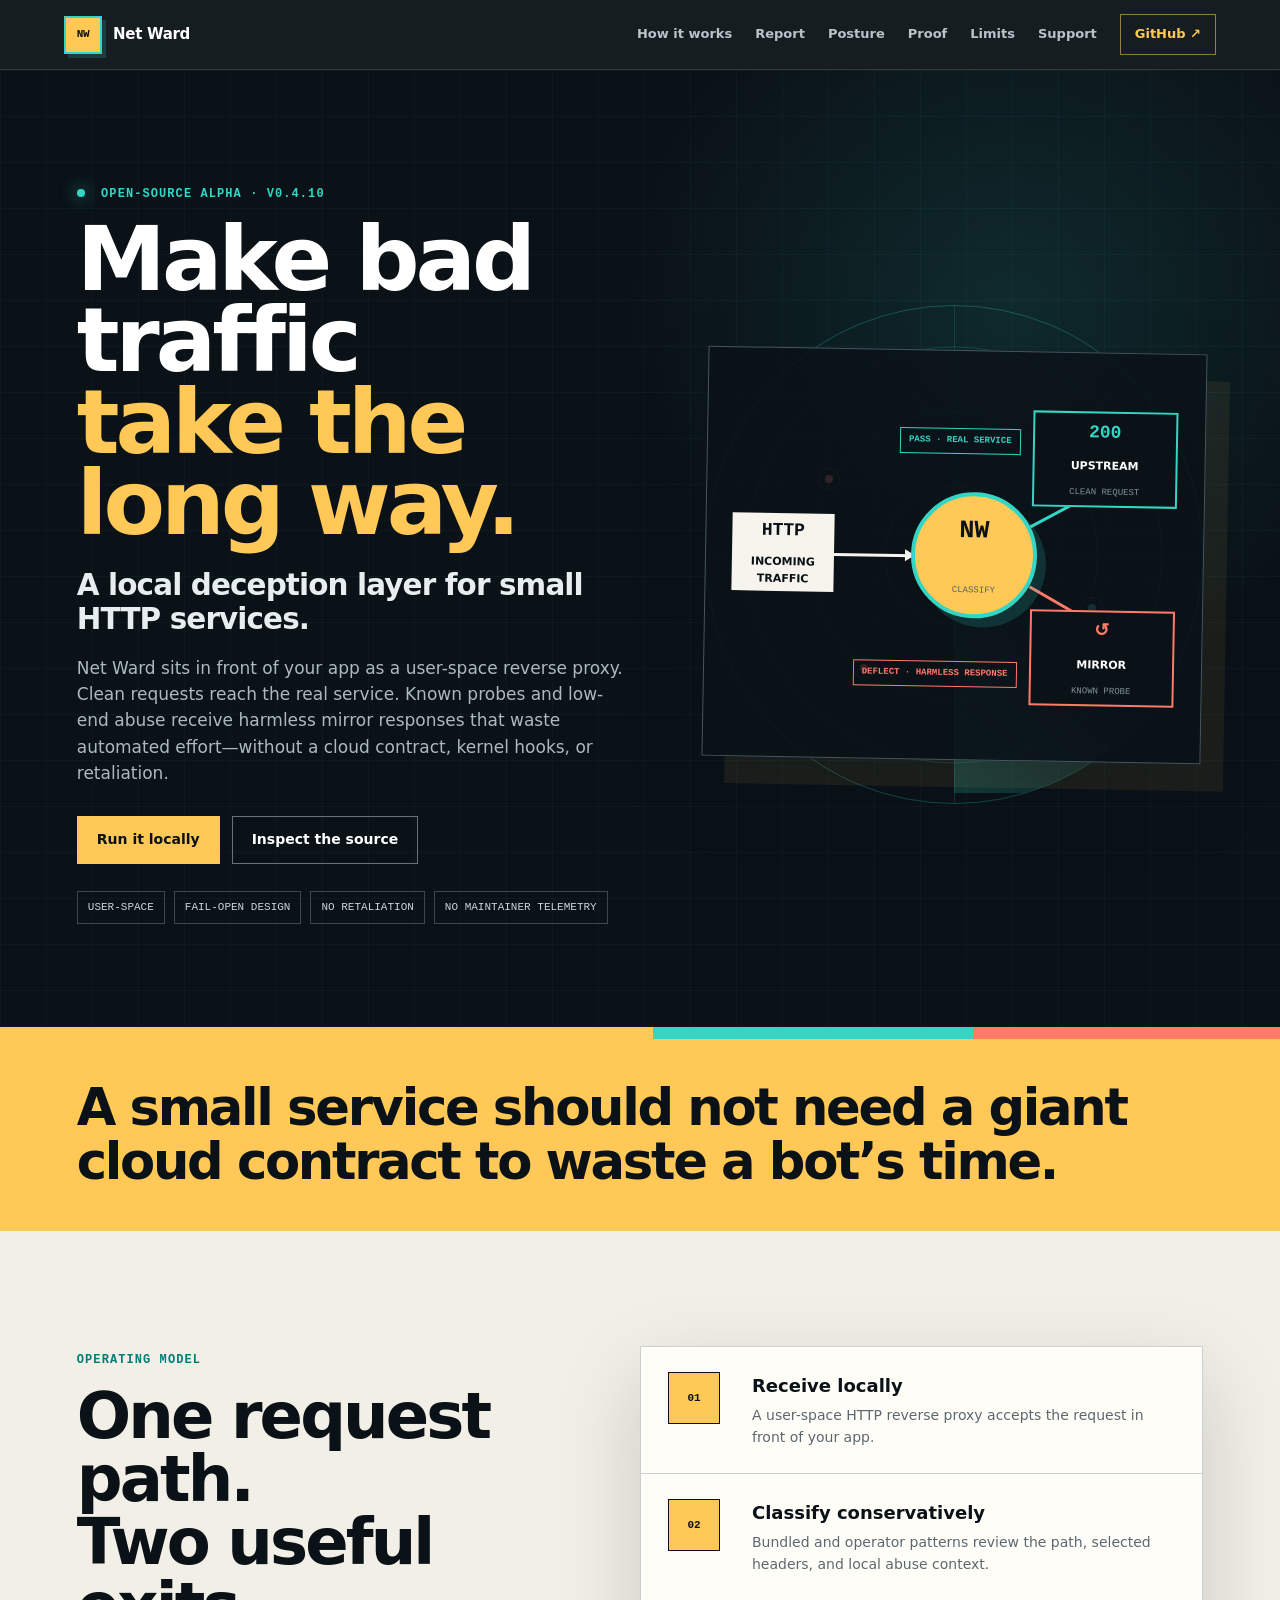
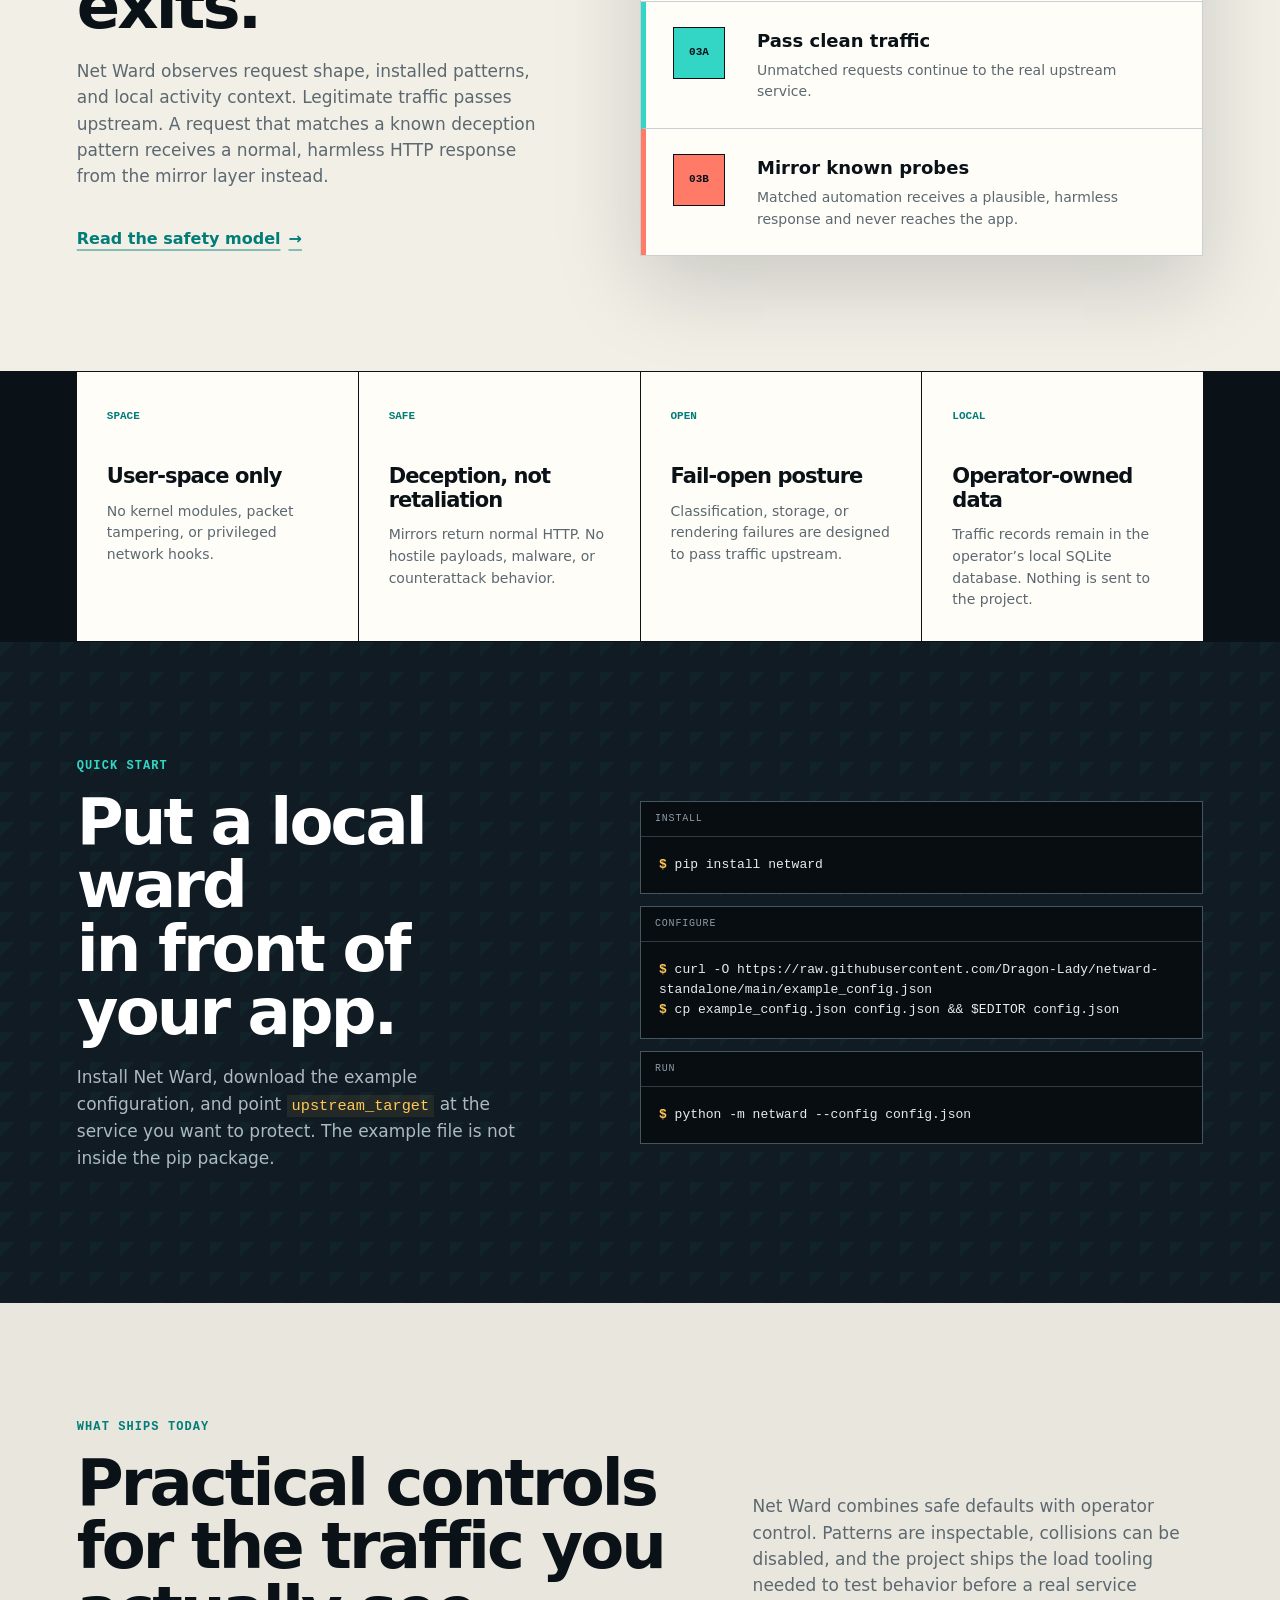
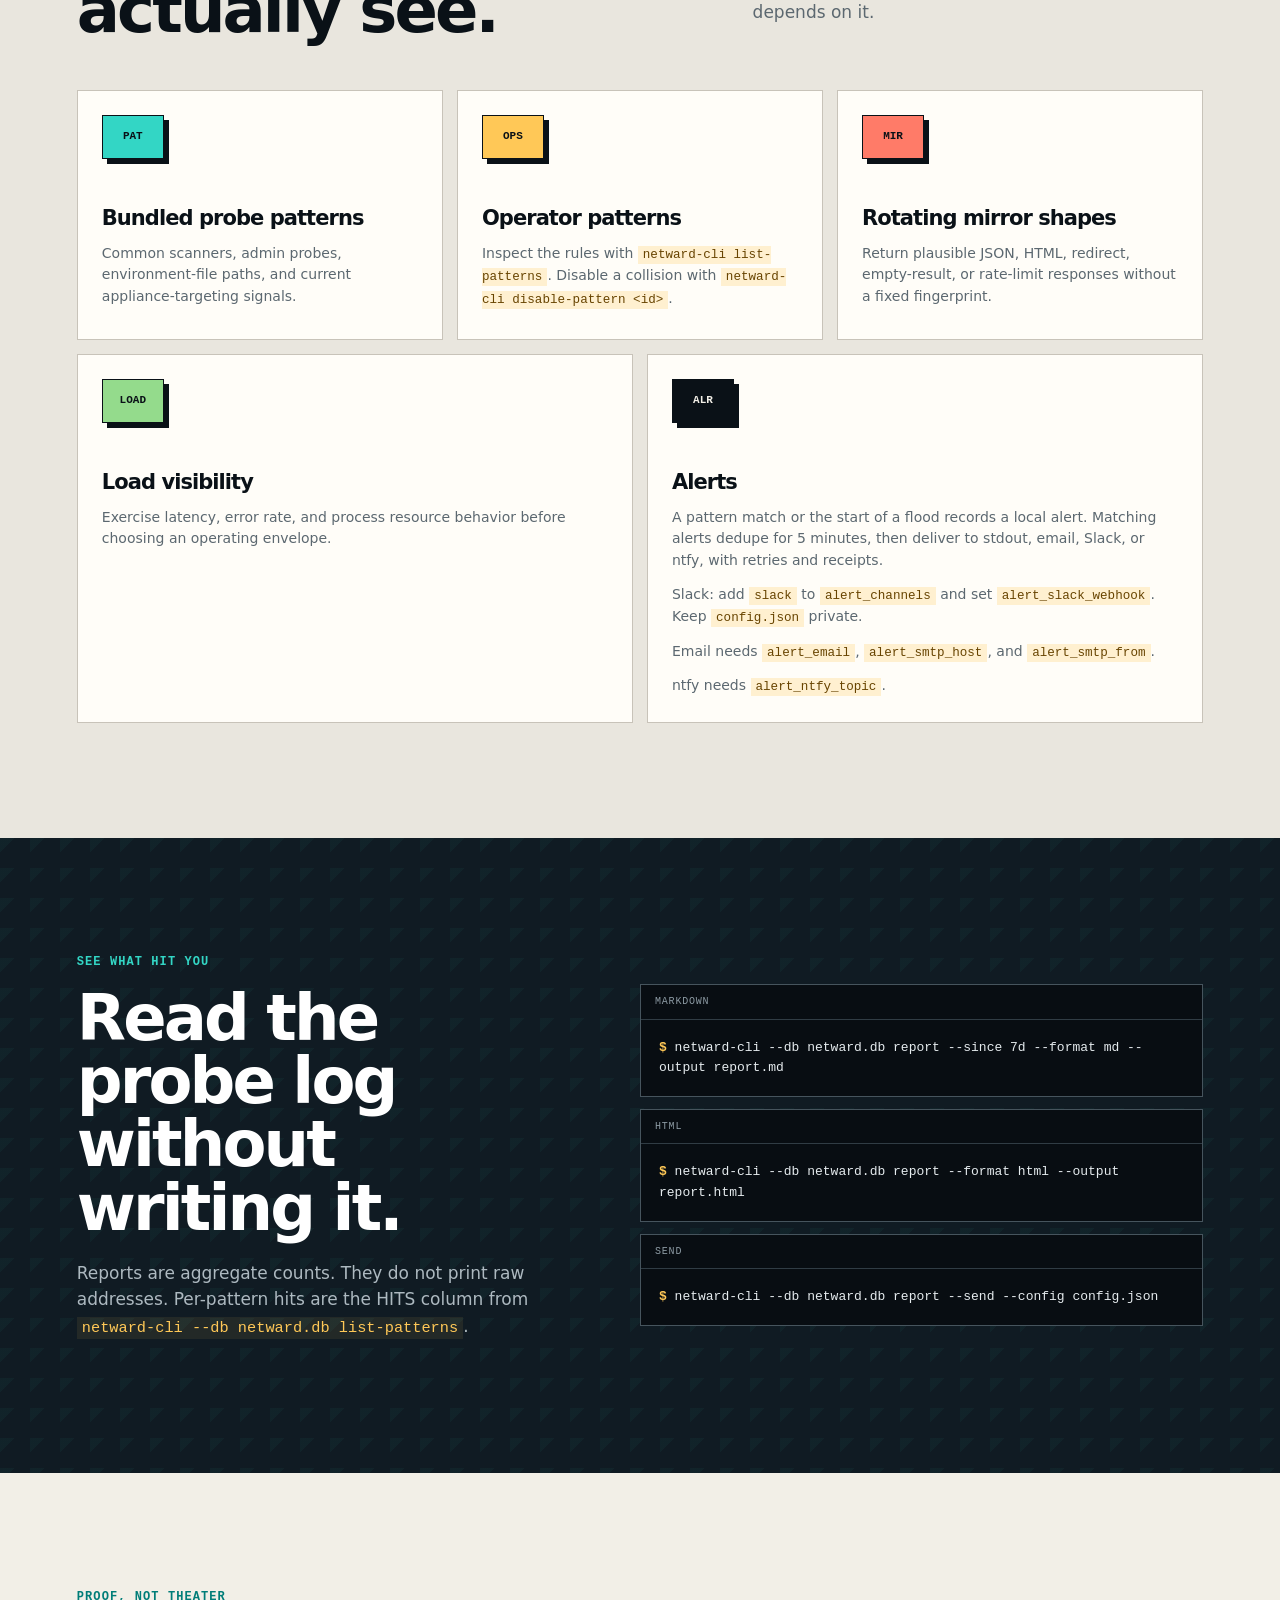
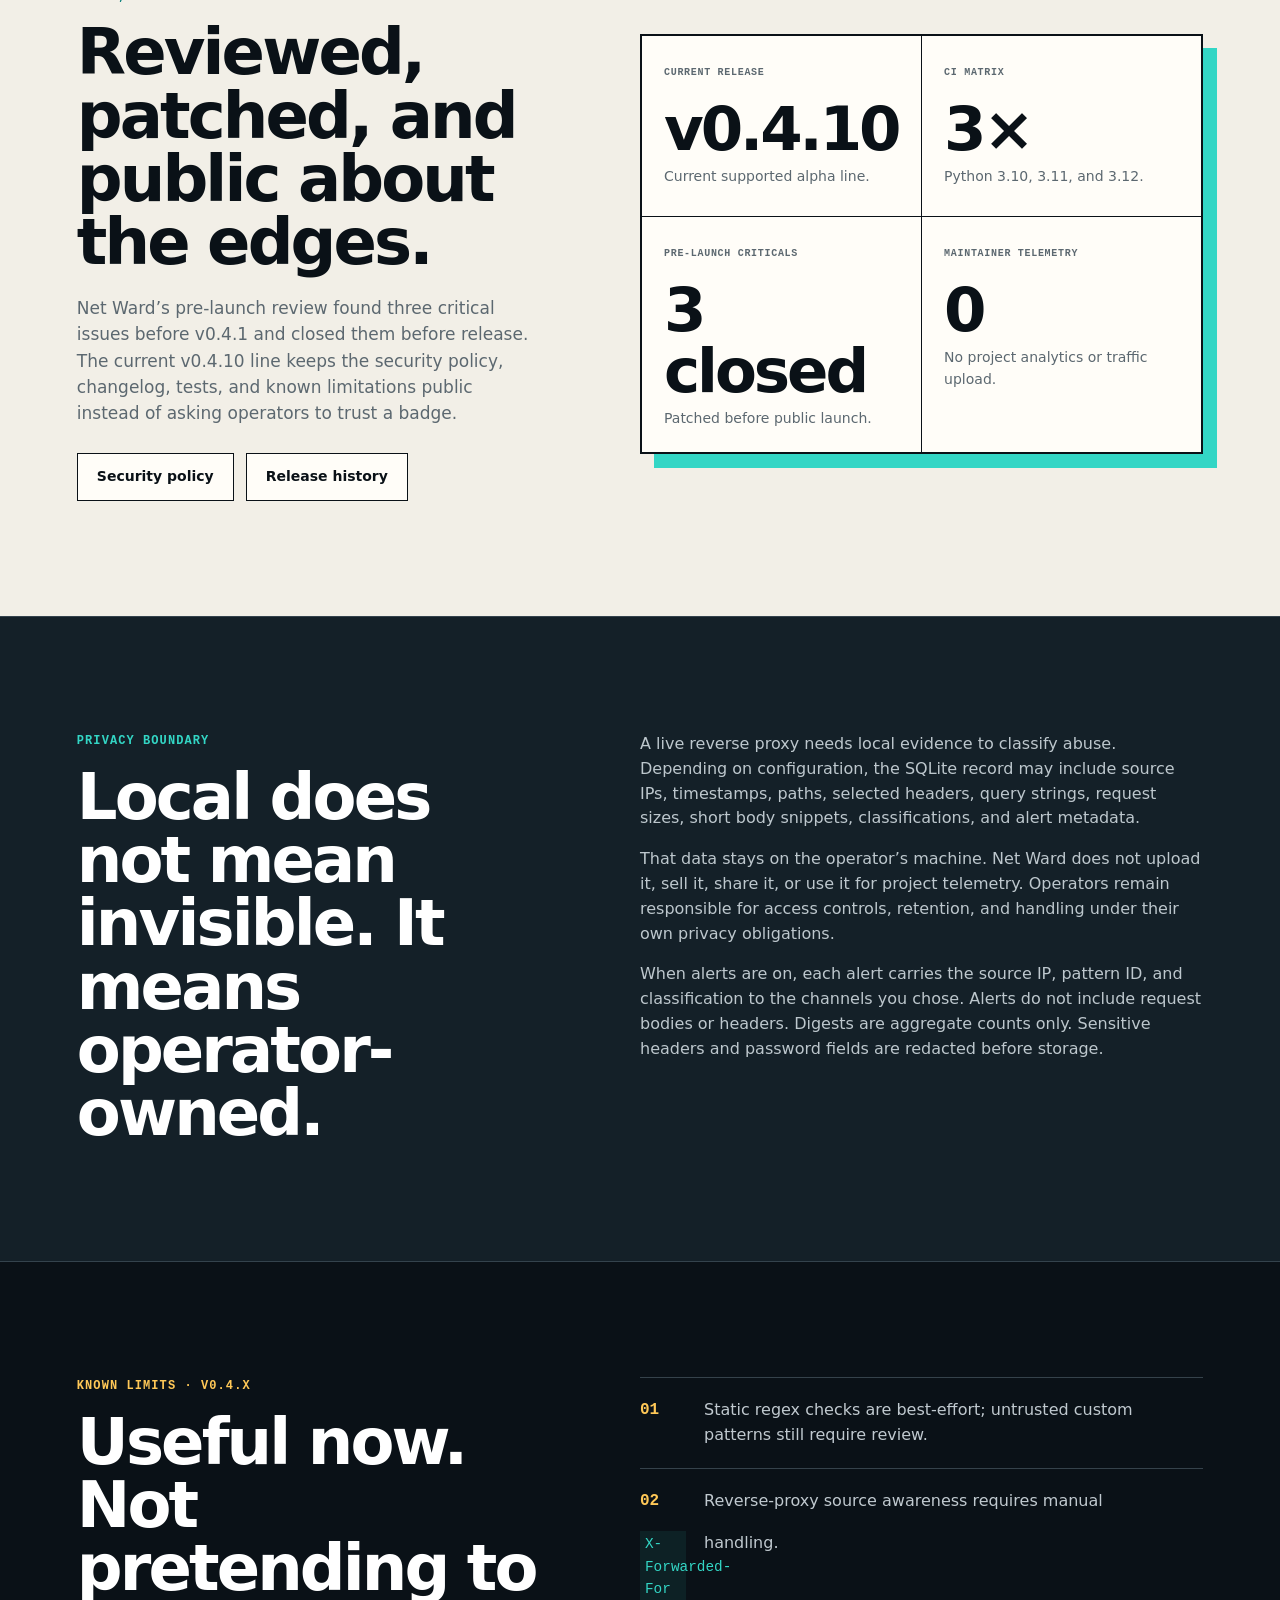
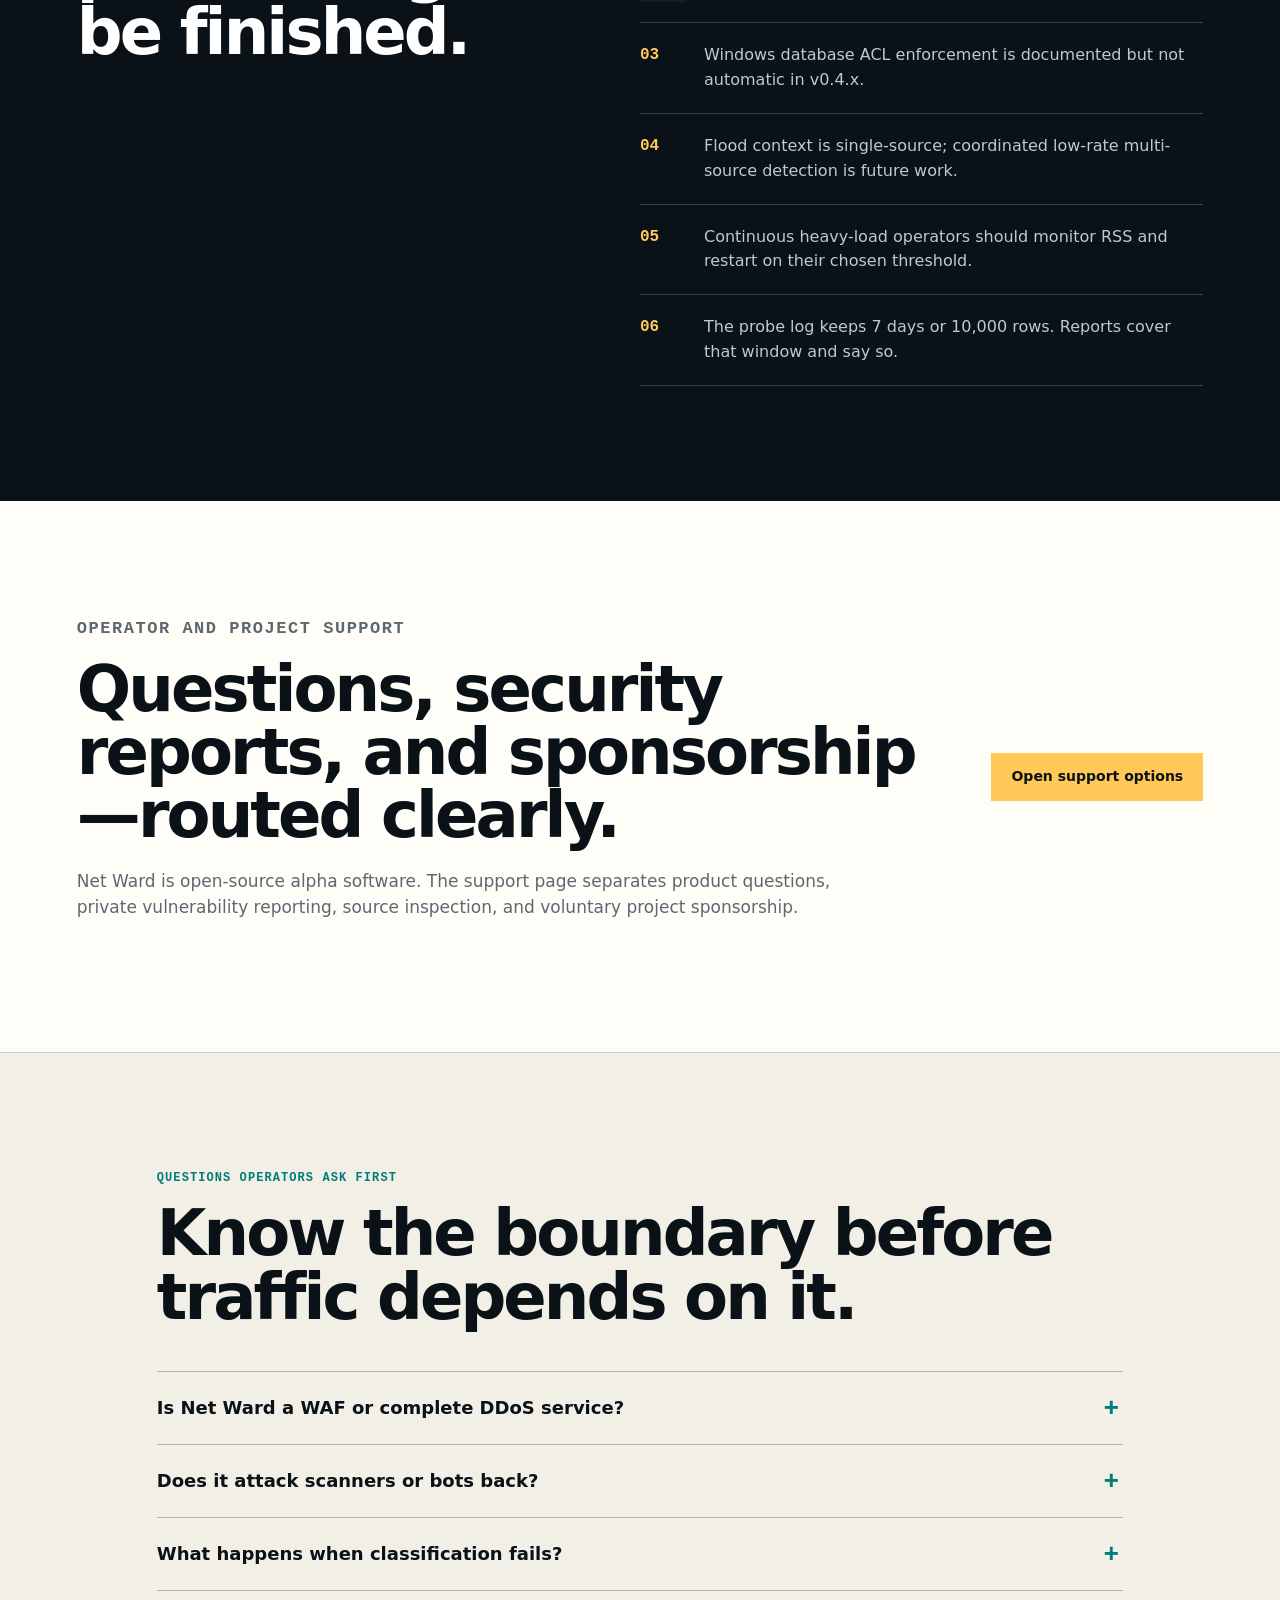
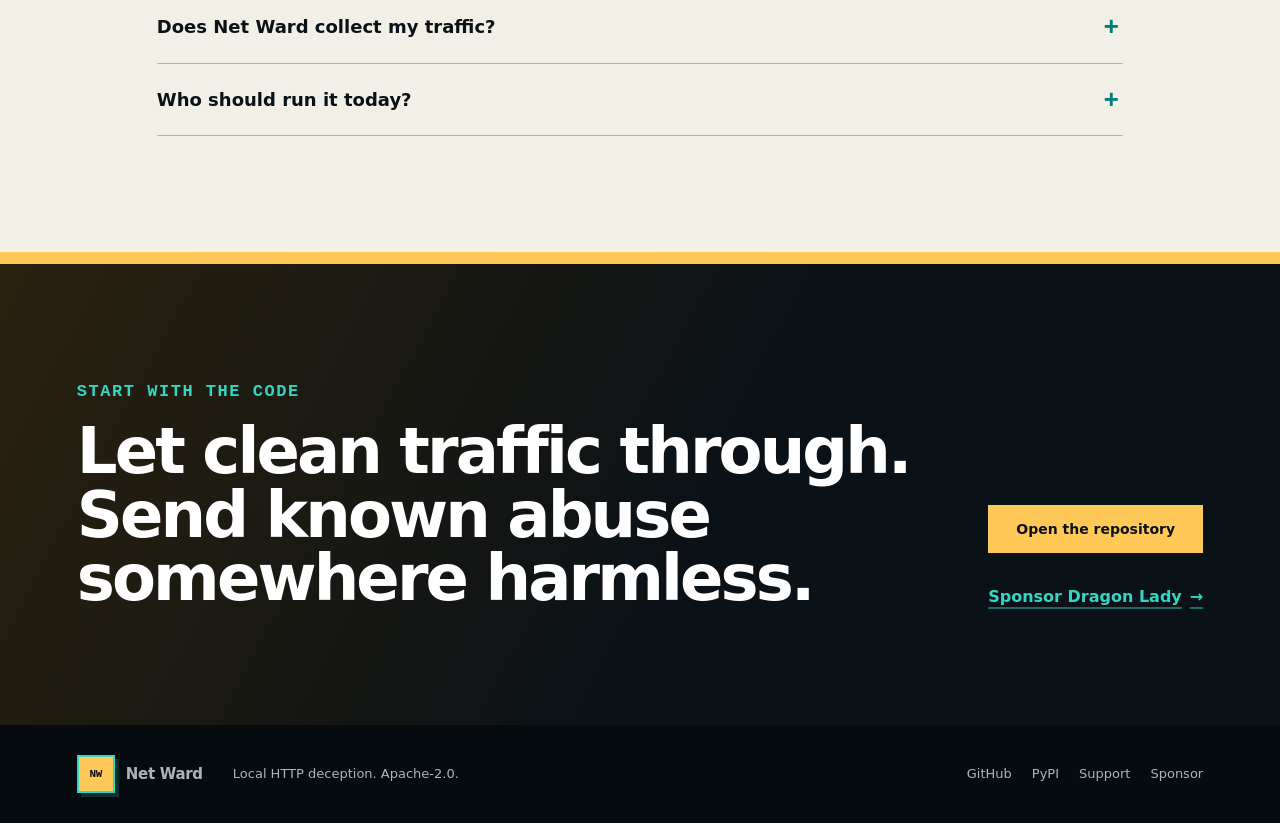
==== docs/index.html @ be58007a "Prepare Net Ward 0.4.10 with scanned release artifacts" ====
<!doctype html>
<html lang="en">
<head>
  <meta charset="utf-8">
  <meta name="viewport" content="width=device-width, initial-scale=1">
  <meta name="theme-color" content="#0a1117">
  <meta name="description" content="Net Ward is a local user-space reverse proxy that lets clean HTTP traffic through and sends known probes to harmless mirror responses.">
  <meta property="og:type" content="website">
  <meta property="og:url" content="https://dragon-lady.github.io/netward-standalone/">
  <meta property="og:title" content="Net Ward | Make bad traffic take the long way">
  <meta property="og:description" content="Local bot and probe deflection for small HTTP services. User-space, fail-open, and built without retaliation.">
  <meta property="og:image" content="https://dragon-lady.github.io/netward-standalone/og-net-ward-0.4.10.png">
  <meta property="og:image:width" content="1734">
  <meta property="og:image:height" content="907">
  <meta property="og:image:alt" content="Net Ward v0.4.10 maintenance release: cleaner fixtures, verified packages, 384 tests passed. Diagram routes HTTP requests through Net Ward to an upstream service or a decoy.">
  <meta name="twitter:card" content="summary_large_image">
  <meta name="twitter:title" content="Net Ward | Local bot and probe deflection">
  <meta name="twitter:description" content="Let clean traffic through. Send known abuse somewhere harmless.">
  <meta name="twitter:image" content="https://dragon-lady.github.io/netward-standalone/og-net-ward-0.4.10.png">
  <link rel="canonical" href="https://dragon-lady.github.io/netward-standalone/">
  <link rel="icon" href="favicon.svg" type="image/svg+xml">
  <link rel="stylesheet" href="styles.css">
  <title>Net Ward | Make bad traffic take the long way</title>
</head>
<body>
  <a class="skip-link" href="#main">Skip to content</a>

  <header class="site-header">
    <a class="brand" href="#top" aria-label="Net Ward home">
      <span class="brand-mark" aria-hidden="true">NW</span>
      <span>Net Ward</span>
    </a>
    <nav class="nav-links" aria-label="Primary navigation">
      <a href="#how">How it works</a>
      <a href="#report">Report</a>
      <a href="#posture">Posture</a>
      <a href="#proof">Proof</a>
      <a href="#limits">Limits</a>
      <a href="support.html">Support</a>
      <a class="nav-cta" href="https://github.com/Dragon-Lady/netward-standalone" target="_blank" rel="noreferrer">GitHub <span aria-hidden="true">↗</span></a>
    </nav>
  </header>

  <main id="main">
    <section class="hero" id="top" aria-labelledby="hero-title">
      <div class="hero-copy">
        <p class="eyebrow"><span class="live-dot" aria-hidden="true"></span> Open-source alpha · v0.4.10</p>
        <h1 id="hero-title">Make bad traffic<br><span>take the long way.</span></h1>
        <p class="hero-subtitle">A local deception layer for small HTTP services.</p>
        <p class="hero-text">
          Net Ward sits in front of your app as a user-space reverse proxy. Clean requests
          reach the real service. Known probes and low-end abuse receive harmless mirror
          responses that waste automated effort—without a cloud contract, kernel hooks,
          or retaliation.
        </p>
        <div class="hero-actions">
          <a class="button primary" href="#quickstart">Run it locally</a>
          <a class="button secondary" href="https://github.com/Dragon-Lady/netward-standalone" target="_blank" rel="noreferrer">Inspect the source</a>
        </div>
        <ul class="promise-row" aria-label="Core posture">
          <li>User-space</li>
          <li>Fail-open design</li>
          <li>No retaliation</li>
          <li>No maintainer telemetry</li>
        </ul>
      </div>

      <div class="hero-visual" aria-label="Diagram showing Net Ward routing clean traffic to an upstream and known probes to a mirror">
        <div class="radar" aria-hidden="true">
          <span class="radar-ring ring-one"></span>
          <span class="radar-ring ring-two"></span>
          <span class="radar-ring ring-three"></span>
          <span class="radar-sweep"></span>
          <span class="signal signal-clean-one"></span>
          <span class="signal signal-clean-two"></span>
          <span class="signal signal-probe-one"></span>
          <span class="signal signal-probe-two"></span>
        </div>
        <div class="route-board" aria-hidden="true">
          <div class="route-source">
            <span>HTTP</span>
            <strong>incoming traffic</strong>
          </div>
          <div class="route-line route-line-in"></div>
          <div class="ward-node"><span>NW</span><small>classify</small></div>
          <div class="route-line route-line-clean"></div>
          <div class="route-line route-line-mirror"></div>
          <div class="route-target upstream-target"><span>200</span><strong>upstream</strong><small>clean request</small></div>
          <div class="route-target mirror-target"><span>↺</span><strong>mirror</strong><small>known probe</small></div>
          <div class="route-status status-clean">PASS · REAL SERVICE</div>
          <div class="route-status status-mirror">DEFLECT · HARMLESS RESPONSE</div>
        </div>
      </div>
    </section>

    <section class="impact-band" aria-label="Net Ward positioning">
      <p>A small service should not need a giant cloud contract to waste a bot’s time.</p>
    </section>

    <section class="section operating-model" id="how">
      <div class="section-copy">
        <p class="section-kicker">Operating model</p>
        <h2>One request path.<br>Two useful exits.</h2>
        <p>
          Net Ward observes request shape, installed patterns, and local activity context.
          Legitimate traffic passes upstream. A request that matches a known deception pattern
          receives a normal, harmless HTTP response from the mirror layer instead.
        </p>
        <a class="text-link" href="https://github.com/Dragon-Lady/netward-standalone#safety-model" target="_blank" rel="noreferrer">Read the safety model <span aria-hidden="true">→</span></a>
      </div>
      <ol class="flow-panel" aria-label="Request flow">
        <li>
          <span class="step-number">01</span>
          <div><strong>Receive locally</strong><p>A user-space HTTP reverse proxy accepts the request in front of your app.</p></div>
        </li>
        <li>
          <span class="step-number">02</span>
          <div><strong>Classify conservatively</strong><p>Bundled and operator patterns review the path, selected headers, and local abuse context.</p></div>
        </li>
        <li class="flow-pass">
          <span class="step-number">03A</span>
          <div><strong>Pass clean traffic</strong><p>Unmatched requests continue to the real upstream service.</p></div>
        </li>
        <li class="flow-deflect">
          <span class="step-number">03B</span>
          <div><strong>Mirror known probes</strong><p>Matched automation receives a plausible, harmless response and never reaches the app.</p></div>
        </li>
      </ol>
    </section>

    <section class="posture-grid" id="posture" aria-label="Security posture">
      <article>
        <span class="card-code">SPACE</span>
        <h3>User-space only</h3>
        <p>No kernel modules, packet tampering, or privileged network hooks.</p>
      </article>
      <article>
        <span class="card-code">SAFE</span>
        <h3>Deception, not retaliation</h3>
        <p>Mirrors return normal HTTP. No hostile payloads, malware, or counterattack behavior.</p>
      </article>
      <article>
        <span class="card-code">OPEN</span>
        <h3>Fail-open posture</h3>
        <p>Classification, storage, or rendering failures are designed to pass traffic upstream.</p>
      </article>
      <article>
        <span class="card-code">LOCAL</span>
        <h3>Operator-owned data</h3>
        <p>Traffic records remain in the operator’s local SQLite database. Nothing is sent to the project.</p>
      </article>
    </section>

    <section class="section quickstart" id="quickstart">
      <div class="section-copy">
        <p class="section-kicker">Quick start</p>
        <h2>Put a local ward<br>in front of your app.</h2>
        <p>
          Install Net Ward, download the example configuration, and point
          <code>upstream_target</code> at the service you want to protect.
          The example file is not inside the pip package.
        </p>
      </div>
      <div class="code-stack">
        <div class="code-card">
          <span>Install</span>
          <pre><code><b>$</b> pip install netward</code></pre>
        </div>
        <div class="code-card">
          <span>Configure</span>
          <pre><code><b>$</b> curl -O https://raw.githubusercontent.com/Dragon-Lady/netward-standalone/main/example_config.json
<b>$</b> cp example_config.json config.json && $EDITOR config.json</code></pre>
        </div>
        <div class="code-card">
          <span>Run</span>
          <pre><code><b>$</b> python -m netward --config config.json</code></pre>
        </div>
      </div>
    </section>

    <section class="section capabilities" aria-labelledby="capabilities-title">
      <div class="capabilities-heading">
        <div>
          <p class="section-kicker">What ships today</p>
          <h2 id="capabilities-title">Practical controls for the traffic you actually see.</h2>
        </div>
        <p>
          Net Ward combines safe defaults with operator control. Patterns are inspectable,
          collisions can be disabled, and the project ships the load tooling needed to test
          behavior before a real service depends on it.
        </p>
      </div>
      <div class="capability-grid">
        <article>
          <span class="capability-mark cyan" aria-hidden="true">PAT</span>
          <h3>Bundled probe patterns</h3>
          <p>Common scanners, admin probes, environment-file paths, and current appliance-targeting signals.</p>
        </article>
        <article>
          <span class="capability-mark amber" aria-hidden="true">OPS</span>
          <h3>Operator patterns</h3>
          <p>Inspect the rules with <code>netward-cli list-patterns</code>. Disable a collision with <code>netward-cli disable-pattern &lt;id&gt;</code>.</p>
        </article>
        <article>
          <span class="capability-mark coral" aria-hidden="true">MIR</span>
          <h3>Rotating mirror shapes</h3>
          <p>Return plausible JSON, HTML, redirect, empty-result, or rate-limit responses without a fixed fingerprint.</p>
        </article>
        <article>
          <span class="capability-mark green" aria-hidden="true">LOAD</span>
          <h3>Load visibility</h3>
          <p>Exercise latency, error rate, and process resource behavior before choosing an operating envelope.</p>
        </article>
        <article>
          <span class="capability-mark ink" aria-hidden="true">ALR</span>
          <h3>Alerts</h3>
          <p>A pattern match or the start of a flood records a local alert. Matching alerts dedupe for 5 minutes, then deliver to stdout, email, Slack, or ntfy, with retries and receipts.</p>
          <p>Slack: add <code>slack</code> to <code>alert_channels</code> and set <code>alert_slack_webhook</code>. Keep <code>config.json</code> private.</p>
          <p>Email needs <code>alert_email</code>, <code>alert_smtp_host</code>, and <code>alert_smtp_from</code>.</p>
          <p>ntfy needs <code>alert_ntfy_topic</code>.</p>
        </article>
      </div>
    </section>

    <section class="section quickstart" id="report">
      <div class="section-copy">
        <p class="section-kicker">See what hit you</p>
        <h2>Read the probe log<br>without writing it.</h2>
        <p>
          Reports are aggregate counts. They do not print raw addresses.
          Per-pattern hits are the HITS column from
          <code>netward-cli --db netward.db list-patterns</code>.
        </p>
      </div>
      <div class="code-stack">
        <div class="code-card">
          <span>Markdown</span>
          <pre><code><b>$</b> netward-cli --db netward.db report --since 7d --format md --output report.md</code></pre>
        </div>
        <div class="code-card">
          <span>HTML</span>
          <pre><code><b>$</b> netward-cli --db netward.db report --format html --output report.html</code></pre>
        </div>
        <div class="code-card">
          <span>Send</span>
          <pre><code><b>$</b> netward-cli --db netward.db report --send --config config.json</code></pre>
        </div>
      </div>
    </section>

    <section class="section proof" id="proof">
      <div class="proof-copy">
        <p class="section-kicker">Proof, not theater</p>
        <h2>Reviewed, patched, and public about the edges.</h2>
        <p>
          Net Ward’s pre-launch review found three critical issues before v0.4.1 and closed
          them before release. The current v0.4.10 line keeps the security policy, changelog,
          tests, and known limitations public instead of asking operators to trust a badge.
        </p>
        <div class="proof-actions">
          <a class="button secondary" href="https://github.com/Dragon-Lady/netward-standalone/blob/main/SECURITY.md" target="_blank" rel="noreferrer">Security policy</a>
          <a class="button secondary" href="https://github.com/Dragon-Lady/netward-standalone/blob/main/CHANGELOG.md" target="_blank" rel="noreferrer">Release history</a>
        </div>
      </div>
      <div class="metric-grid" aria-label="Release evidence">
        <article><span>Current release</span><strong>v0.4.10</strong><p>Current supported alpha line.</p></article>
        <article><span>CI matrix</span><strong>3×</strong><p>Python 3.10, 3.11, and 3.12.</p></article>
        <article><span>Pre-launch criticals</span><strong>3 closed</strong><p>Patched before public launch.</p></article>
        <article><span>Maintainer telemetry</span><strong>0</strong><p>No project analytics or traffic upload.</p></article>
      </div>
    </section>

    <section class="section data-boundary" aria-labelledby="data-title">
      <div>
        <p class="section-kicker">Privacy boundary</p>
        <h2 id="data-title">Local does not mean invisible. It means operator-owned.</h2>
      </div>
      <div class="data-copy">
        <p>
          A live reverse proxy needs local evidence to classify abuse. Depending on configuration,
          the SQLite record may include source IPs, timestamps, paths, selected headers, query strings,
          request sizes, short body snippets, classifications, and alert metadata.
        </p>
        <p>
          That data stays on the operator’s machine. Net Ward does not upload it, sell it, share it,
          or use it for project telemetry. Operators remain responsible for access controls, retention,
          and handling under their own privacy obligations.
        </p>
        <p>
          When alerts are on, each alert carries the source IP, pattern ID, and classification
          to the channels you chose. Alerts do not include request bodies or headers.
          Digests are aggregate counts only. Sensitive headers and password fields are
          redacted before storage.
        </p>
      </div>
    </section>

    <section class="section limits" id="limits">
      <div class="limits-heading">
        <p class="section-kicker">Known limits · v0.4.x</p>
        <h2>Useful now.<br>Not pretending to be finished.</h2>
      </div>
      <div class="limits-list">
        <p><span>01</span> Static regex checks are best-effort; untrusted custom patterns still require review.</p>
        <p><span>02</span> Reverse-proxy source awareness requires manual <code>X-Forwarded-For</code> handling.</p>
        <p><span>03</span> Windows database ACL enforcement is documented but not automatic in v0.4.x.</p>
        <p><span>04</span> Flood context is single-source; coordinated low-rate multi-source detection is future work.</p>
        <p><span>05</span> Continuous heavy-load operators should monitor RSS and restart on their chosen threshold.</p>
        <p><span>06</span> The probe log keeps 7 days or 10,000 rows. Reports cover that window and say so.</p>
      </div>
    </section>

    <section class="section support-band" aria-labelledby="support-title">
      <div>
        <p class="section-kicker">Operator and project support</p>
        <h2 id="support-title">Questions, security reports, and sponsorship—routed clearly.</h2>
        <p>
          Net Ward is open-source alpha software. The support page separates product questions,
          private vulnerability reporting, source inspection, and voluntary project sponsorship.
        </p>
      </div>
      <a class="button primary" href="support.html">Open support options</a>
    </section>

    <section class="section faq" aria-labelledby="faq-title">
      <p class="section-kicker">Questions operators ask first</p>
      <h2 id="faq-title">Know the boundary before traffic depends on it.</h2>
      <details>
        <summary>Is Net Ward a WAF or complete DDoS service?</summary>
        <p>No. It is a small, local reverse-proxy deception layer for known probes and low-end abuse. It does not replace application security, an edge network, rate limiting, or a full WAF.</p>
      </details>
      <details>
        <summary>Does it attack scanners or bots back?</summary>
        <p>No. Mirror responses are ordinary, harmless HTTP. Net Ward does not exploit, infect, retaliate against, or damage a visitor.</p>
      </details>
      <details>
        <summary>What happens when classification fails?</summary>
        <p>The design goal is fail-open: classification, storage, and mirror-rendering failures pass the request upstream. An unreachable upstream receives a default mirror rather than exposing a raw proxy-error oracle.</p>
      </details>
      <details>
        <summary>Does Net Ward collect my traffic?</summary>
        <p>It stores operator-owned local records needed for detection. Nothing is sent to the maintainers. Review the privacy boundary above and configure retention for your environment.</p>
      </details>
      <details>
        <summary>Who should run it today?</summary>
        <p>Operators of small HTTP services who understand reverse proxies, can review alpha limitations, and want a local deflection layer they can inspect.</p>
      </details>
    </section>

    <section class="final-cta">
      <div>
        <p class="section-kicker">Start with the code</p>
        <h2>Let clean traffic through.<br>Send known abuse somewhere harmless.</h2>
      </div>
      <div class="final-actions">
        <a class="button primary" href="https://github.com/Dragon-Lady/netward-standalone" target="_blank" rel="noreferrer">Open the repository</a>
        <a class="text-link light" href="https://github.com/sponsors/Dragon-Lady" target="_blank" rel="noreferrer">Sponsor Dragon Lady <span aria-hidden="true">→</span></a>
      </div>
    </section>
  </main>

  <footer class="site-footer">
    <a class="brand" href="#top">
      <span class="brand-mark" aria-hidden="true">NW</span>
      <span>Net Ward</span>
    </a>
    <p>Local HTTP deception. Apache-2.0.</p>
    <nav aria-label="Footer navigation">
      <a href="https://github.com/Dragon-Lady/netward-standalone" target="_blank" rel="noreferrer">GitHub</a>
      <a href="https://pypi.org/project/netward/" target="_blank" rel="noreferrer">PyPI</a>
      <a href="support.html">Support</a>
      <a href="https://github.com/sponsors/Dragon-Lady" target="_blank" rel="noreferrer">Sponsor</a>
    </nav>
  </footer>
</body>
</html>
---- docs/styles.css ----
:root {
  --ink: #0a1117;
  --ink-soft: #101b23;
  --paper: #f2efe7;
  --panel: #fffdf8;
  --muted: #5c6870;
  --line: #cbd1d2;
  --amber: #ffc857;
  --amber-deep: #d99000;
  --cyan: #33d6c5;
  --cyan-deep: #007d78;
  --coral: #ff7b68;
  --green: #94db8c;
  --shadow: 0 30px 80px rgba(7, 15, 21, 0.17);
  --mono: "SFMono-Regular", Consolas, "Liberation Mono", monospace;
}

* { box-sizing: border-box; }

html { scroll-behavior: smooth; }

body {
  margin: 0;
  color: var(--ink);
  background: var(--paper);
  font-family: Inter, ui-sans-serif, system-ui, -apple-system, BlinkMacSystemFont, "Segoe UI", sans-serif;
  line-height: 1.55;
}

a { color: inherit; text-decoration: none; }
code, pre { font-family: var(--mono); }

.skip-link {
  position: fixed;
  left: 16px;
  top: -80px;
  z-index: 100;
  padding: 10px 14px;
  color: var(--ink);
  background: var(--amber);
  font-weight: 800;
}

.skip-link:focus { top: 16px; }

.site-header {
  position: sticky;
  top: 0;
  z-index: 30;
  display: flex;
  align-items: center;
  justify-content: space-between;
  min-height: 70px;
  padding: 0 clamp(20px, 5vw, 72px);
  color: #fff;
  background: rgba(10, 17, 23, 0.95);
  border-bottom: 1px solid rgba(255, 255, 255, 0.12);
  backdrop-filter: blur(18px);
}

.brand {
  display: inline-flex;
  align-items: center;
  gap: 11px;
  font-size: 15px;
  font-weight: 820;
  letter-spacing: -0.02em;
}

.brand-mark {
  display: grid;
  place-items: center;
  width: 38px;
  height: 38px;
  color: var(--ink);
  background: var(--amber);
  border: 2px solid var(--cyan);
  font-family: var(--mono);
  font-size: 11px;
  font-weight: 900;
  box-shadow: 4px 4px 0 rgba(51, 214, 197, 0.18);
}

.nav-links {
  display: flex;
  align-items: center;
  gap: 23px;
  color: #b9c3c9;
  font-size: 13px;
  font-weight: 650;
}

.nav-links a:hover,
.nav-links a:focus-visible { color: var(--amber); }

.nav-cta {
  padding: 9px 14px;
  color: var(--amber) !important;
  border: 1px solid rgba(255, 200, 87, 0.55);
}

.hero {
  position: relative;
  min-height: calc(100svh - 70px);
  display: grid;
  grid-template-columns: minmax(0, 1.05fr) minmax(420px, 0.95fr);
  align-items: center;
  gap: clamp(38px, 6vw, 88px);
  padding: clamp(72px, 9vw, 128px) clamp(24px, 6vw, 94px);
  color: #fff;
  background:
    radial-gradient(circle at 79% 25%, rgba(51, 214, 197, 0.13), transparent 31%),
    linear-gradient(rgba(51, 214, 197, 0.045) 1px, transparent 1px),
    linear-gradient(90deg, rgba(51, 214, 197, 0.045) 1px, transparent 1px),
    var(--ink);
  background-size: auto, 46px 46px, 46px 46px, auto;
  overflow: hidden;
}

.hero::after {
  content: "";
  position: absolute;
  inset: auto 0 0;
  height: 12px;
  background: linear-gradient(90deg, var(--amber) 0 51%, var(--cyan) 51% 76%, var(--coral) 76%);
}

.hero-copy,
.hero-visual { position: relative; z-index: 2; }

.eyebrow,
.section-kicker {
  margin: 0 0 15px;
  color: var(--cyan-deep);
  font-family: var(--mono);
  font-size: 12px;
  font-weight: 850;
  letter-spacing: 0.09em;
  text-transform: uppercase;
}

.hero .eyebrow,
.support-hero .eyebrow { color: var(--cyan); }

.live-dot {
  display: inline-block;
  width: 8px;
  height: 8px;
  margin-right: 8px;
  background: var(--cyan);
  border-radius: 50%;
  box-shadow: 0 0 17px var(--cyan);
}

h1,
h2,
h3,
p { margin-top: 0; }

h1,
h2,
h3 { letter-spacing: -0.045em; }

h1 {
  max-width: 900px;
  margin-bottom: 24px;
  font-size: clamp(55px, 7vw, 108px);
  line-height: 0.91;
}

h1 span { color: var(--amber); }

h2 {
  margin-bottom: 20px;
  font-size: clamp(38px, 5vw, 68px);
  line-height: 0.99;
}

h3 {
  margin-bottom: 12px;
  font-size: 21px;
  line-height: 1.12;
}

.hero-subtitle {
  max-width: 740px;
  margin-bottom: 18px;
  color: #e8edef;
  font-size: clamp(22px, 2.3vw, 34px);
  font-weight: 720;
  line-height: 1.15;
  letter-spacing: -0.03em;
}

.hero-text {
  max-width: 730px;
  color: #adb9c0;
  font-size: 17px;
}

.hero-actions,
.proof-actions,
.final-actions {
  display: flex;
  flex-wrap: wrap;
  align-items: center;
  gap: 12px;
}

.hero-actions { margin-top: 30px; }

.button {
  display: inline-flex;
  align-items: center;
  justify-content: center;
  min-height: 48px;
  padding: 0 19px;
  border: 1px solid var(--ink);
  font-size: 14px;
  font-weight: 800;
  transition: transform 160ms ease, box-shadow 160ms ease, background 160ms ease;
}

.button:hover,
.button:focus-visible {
  transform: translateY(-2px);
  box-shadow: 7px 7px 0 rgba(10, 17, 23, 0.18);
}

.button.primary {
  color: var(--ink);
  background: var(--amber);
  border-color: var(--amber);
}

.button.secondary {
  color: var(--ink);
  background: var(--panel);
}

.hero .button.secondary {
  color: #fff;
  background: transparent;
  border-color: #65737c;
}

.promise-row {
  display: flex;
  flex-wrap: wrap;
  gap: 9px;
  margin: 27px 0 0;
  padding: 0;
  list-style: none;
}

.promise-row li {
  padding: 7px 10px;
  color: #ccd5da;
  border: 1px solid #3c4951;
  font-family: var(--mono);
  font-size: 11px;
  text-transform: uppercase;
}

.hero-visual {
  min-height: 550px;
  display: grid;
  place-items: center;
}

.radar {
  position: absolute;
  width: min(510px, 100%);
  aspect-ratio: 1;
  border: 1px solid rgba(51, 214, 197, 0.28);
  border-radius: 50%;
  overflow: hidden;
}

.radar::before,
.radar::after {
  content: "";
  position: absolute;
  left: 50%;
  top: 0;
  width: 1px;
  height: 100%;
  background: rgba(51, 214, 197, 0.16);
}

.radar::after { transform: rotate(90deg); }

.radar-ring {
  position: absolute;
  left: 50%;
  top: 50%;
  border: 1px solid rgba(51, 214, 197, 0.18);
  border-radius: 50%;
  transform: translate(-50%, -50%);
}

.ring-one { width: 28%; height: 28%; }
.ring-two { width: 58%; height: 58%; }
.ring-three { width: 84%; height: 84%; }

.radar-sweep {
  position: absolute;
  left: 50%;
  top: 50%;
  width: 48%;
  height: 48%;
  background: linear-gradient(40deg, rgba(51, 214, 197, 0.22), transparent 68%);
  transform-origin: left top;
  animation: sweep 8s linear infinite;
}

.signal {
  position: absolute;
  width: 8px;
  height: 8px;
  border-radius: 50%;
}

.signal::after {
  content: "";
  position: absolute;
  inset: -7px;
  border: 1px solid currentColor;
  border-radius: 50%;
  opacity: 0.35;
}

.signal-clean-one { left: 69%; top: 22%; color: var(--cyan); background: var(--cyan); }
.signal-clean-two { left: 77%; top: 60%; color: var(--cyan); background: var(--cyan); }
.signal-probe-one { left: 31%; top: 72%; color: var(--coral); background: var(--coral); }
.signal-probe-two { left: 24%; top: 34%; color: var(--coral); background: var(--coral); }

.route-board {
  position: relative;
  width: min(590px, 100%);
  height: 410px;
  background: rgba(10, 17, 23, 0.84);
  border: 1px solid #46555f;
  box-shadow: 23px 27px 0 rgba(255, 200, 87, 0.07), var(--shadow);
  transform: rotate(1deg);
}

.route-source,
.ward-node,
.route-target {
  position: absolute;
  z-index: 4;
  display: grid;
  place-items: center;
  text-align: center;
}

.route-source {
  left: 26px;
  top: 165px;
  width: 102px;
  height: 78px;
  color: var(--ink);
  background: #f7f4ed;
}

.route-source span,
.route-target span {
  font-family: var(--mono);
  font-size: 18px;
  font-weight: 900;
}

.route-source strong,
.route-target strong {
  font-size: 11px;
  text-transform: uppercase;
}

.ward-node {
  left: 205px;
  top: 141px;
  width: 126px;
  height: 126px;
  color: var(--ink);
  background: var(--amber);
  border: 4px solid var(--cyan);
  border-radius: 50%;
  box-shadow: 9px 9px 0 rgba(51, 214, 197, 0.16);
}

.ward-node span {
  font-family: var(--mono);
  font-size: 25px;
  font-weight: 900;
}

.ward-node small,
.route-target small {
  color: #516069;
  font-family: var(--mono);
  font-size: 9px;
  text-transform: uppercase;
}

.route-target {
  right: 27px;
  width: 145px;
  height: 96px;
  color: #fff;
  background: #0a1117;
}

.upstream-target { top: 58px; border: 2px solid var(--cyan); }
.mirror-target { bottom: 55px; border: 2px solid var(--coral); }
.upstream-target span { color: var(--cyan); }
.mirror-target span { color: var(--coral); }
.route-target small { color: #81919a; }

.route-line {
  position: absolute;
  z-index: 3;
  height: 3px;
  transform-origin: left center;
}

.route-line::after {
  content: "";
  position: absolute;
  right: -2px;
  top: -5px;
  border-left: 10px solid currentColor;
  border-top: 6px solid transparent;
  border-bottom: 6px solid transparent;
}

.route-line-in { left: 128px; top: 204px; width: 79px; color: #f7f4ed; background: #f7f4ed; }
.route-line-clean { left: 324px; top: 173px; width: 118px; color: var(--cyan); background: var(--cyan); transform: rotate(-29deg); }
.route-line-mirror { left: 324px; top: 233px; width: 118px; color: var(--coral); background: var(--coral); transform: rotate(29deg); }

.route-status {
  position: absolute;
  right: 184px;
  padding: 5px 8px;
  font-family: var(--mono);
  font-size: 9px;
  font-weight: 900;
}

.status-clean { top: 77px; color: var(--cyan); border: 1px solid var(--cyan); }
.status-mirror { bottom: 72px; color: var(--coral); border: 1px solid var(--coral); }

.impact-band {
  padding: 42px clamp(24px, 6vw, 94px);
  color: var(--ink);
  background: var(--amber);
}

.impact-band p {
  max-width: 1230px;
  margin: 0;
  font-size: clamp(27px, 4vw, 53px);
  font-weight: 850;
  line-height: 1.05;
  letter-spacing: -0.045em;
}

.section { padding: clamp(76px, 9vw, 126px) clamp(24px, 6vw, 94px); }

.operating-model,
.quickstart,
.proof,
.data-boundary,
.limits,
.support-scope {
  display: grid;
  grid-template-columns: minmax(0, 0.9fr) minmax(380px, 1.1fr);
  align-items: center;
  gap: clamp(45px, 8vw, 110px);
}

.section-copy > p:not(.section-kicker),
.proof-copy > p:not(.section-kicker),
.capabilities-heading > p,
.support-band p,
.support-scope p,
.final-cta p {
  color: var(--muted);
  font-size: 17px;
}

.section-copy code,
.limits code,
.faq code,
.capability-grid code {
  padding: 2px 5px;
  color: #684400;
  background: rgba(255, 200, 87, 0.25);
  font-size: 0.9em;
}

.text-link {
  display: inline-flex;
  gap: 8px;
  margin-top: 20px;
  color: var(--cyan-deep);
  font-weight: 820;
  text-decoration: underline;
  text-decoration-color: rgba(0, 125, 120, 0.45);
  text-decoration-thickness: 2px;
  text-underline-offset: 5px;
}

.flow-panel {
  margin: 0;
  padding: 0;
  list-style: none;
  background: var(--panel);
  border: 1px solid var(--line);
  box-shadow: var(--shadow);
}

.flow-panel li {
  display: grid;
  grid-template-columns: 64px 1fr;
  gap: 20px;
  padding: 25px 27px;
  border-bottom: 1px solid var(--line);
}

.flow-panel li:last-child { border-bottom: 0; }
.flow-panel li.flow-pass { border-left: 5px solid var(--cyan); }
.flow-panel li.flow-deflect { border-left: 5px solid var(--coral); }

.step-number {
  display: grid;
  place-items: center;
  width: 52px;
  height: 52px;
  color: var(--ink);
  background: var(--amber);
  border: 1px solid var(--ink);
  font-family: var(--mono);
  font-size: 11px;
  font-weight: 900;
}

.flow-pass .step-number { background: var(--cyan); }
.flow-deflect .step-number { background: var(--coral); }

.flow-panel strong { display: block; margin-bottom: 5px; font-size: 18px; }
.flow-panel p, .posture-grid p, .capability-grid p, .metric-grid p { margin: 0; color: var(--muted); font-size: 14px; }
.capability-grid p + p { margin-top: 12px; }

.posture-grid {
  display: grid;
  grid-template-columns: repeat(4, 1fr);
  gap: 1px;
  padding: 1px clamp(24px, 6vw, 94px);
  background: var(--ink);
}

.posture-grid article {
  min-height: 250px;
  padding: 30px;
  background: var(--panel);
}

.posture-grid h3 { margin-top: 38px; }

.card-code {
  color: var(--cyan-deep);
  font-family: var(--mono);
  font-size: 11px;
  font-weight: 900;
}

.quickstart {
  color: #fff;
  background:
    linear-gradient(135deg, rgba(51, 214, 197, 0.045) 25%, transparent 25%) 0 0 / 30px 30px,
    var(--ink-soft);
}

.quickstart .section-kicker { color: var(--cyan); }
.quickstart .section-copy > p:not(.section-kicker) { color: #adb9c0; }
.quickstart .section-copy code { color: var(--amber); background: rgba(255, 200, 87, 0.08); }

.code-stack { display: grid; gap: 12px; min-width: 0; }

.code-card { border: 1px solid #46545d; background: #080d12; }

.code-card > span {
  display: block;
  padding: 9px 14px;
  color: #8d9ba4;
  border-bottom: 1px solid #303c44;
  font-family: var(--mono);
  font-size: 10px;
  letter-spacing: 0.08em;
  text-transform: uppercase;
}

.code-card pre {
  margin: 0;
  padding: 18px;
  overflow-x: auto;
  color: #e5ebee;
  font-size: 13px;
  white-space: pre-wrap;
  overflow-wrap: anywhere;
}

.code-card b { color: var(--amber); }

.capabilities { background: #e9e6de; }

.capabilities-heading {
  display: grid;
  grid-template-columns: minmax(0, 1fr) minmax(340px, 0.72fr);
  align-items: end;
  gap: 50px;
  margin-bottom: 48px;
}

.capabilities-heading h2 { margin-bottom: 0; }

.capability-grid {
  display: grid;
  grid-template-columns: repeat(6, 1fr);
  gap: 14px;
}

.capability-grid article { grid-column: span 2; }
.capability-grid article:nth-child(n + 4) { grid-column: span 3; }

.capability-grid article {
  min-height: 250px;
  padding: 24px;
  background: var(--panel);
  border: 1px solid #c8c3b9;
}

.capability-mark {
  display: grid;
  place-items: center;
  width: 62px;
  height: 44px;
  margin-bottom: 48px;
  color: var(--ink);
  border: 1px solid var(--ink);
  font-family: var(--mono);
  font-size: 11px;
  font-weight: 900;
  box-shadow: 5px 5px 0 var(--ink);
}

.capability-mark.cyan { background: var(--cyan); }
.capability-mark.amber { background: var(--amber); }
.capability-mark.coral { background: var(--coral); }
.capability-mark.green { background: var(--green); }
.capability-mark.ink { color: var(--paper); background: var(--ink); }

.proof { background: var(--paper); }
.proof-actions { margin-top: 26px; }

.metric-grid {
  display: grid;
  grid-template-columns: repeat(2, 1fr);
  gap: 1px;
  padding: 1px;
  background: var(--ink);
  border: 1px solid var(--ink);
  box-shadow: 14px 14px 0 var(--cyan);
}

.metric-grid article { min-height: 180px; padding: 22px; background: var(--panel); }

.metric-grid span {
  color: var(--muted);
  font-family: var(--mono);
  font-size: 10px;
  font-weight: 800;
  letter-spacing: 0.07em;
  text-transform: uppercase;
}

.metric-grid strong {
  display: block;
  margin: 15px 0 7px;
  font-size: clamp(38px, 5vw, 61px);
  line-height: 1;
  letter-spacing: -0.05em;
}

.data-boundary {
  align-items: start;
  color: #fff;
  background: #142028;
  border-top: 1px solid #34434d;
  border-bottom: 1px solid #34434d;
}

.data-boundary .section-kicker { color: var(--cyan); }
.data-boundary h2 { margin-bottom: 0; }
.data-copy p { color: #bdc7cd; font-size: 16px; }
.data-copy p:last-child { margin-bottom: 0; }

.limits {
  align-items: start;
  color: #fff;
  background: var(--ink);
}

.limits .section-kicker { color: var(--amber); }

.limits-list p {
  display: grid;
  grid-template-columns: 46px 1fr;
  gap: 18px;
  margin: 0;
  padding: 20px 0;
  color: #c0c9cf;
  border-bottom: 1px solid #35424b;
}

.limits-list p:first-child { border-top: 1px solid #35424b; }
.limits-list span { color: var(--amber); font-family: var(--mono); font-weight: 850; }
.limits code { color: var(--cyan); background: rgba(51, 214, 197, 0.08); }

.support-band {
  display: grid;
  grid-template-columns: minmax(0, 1fr) auto;
  align-items: center;
  gap: 50px;
  background: var(--panel);
  border-bottom: 1px solid var(--line);
}

.support-band h2 { max-width: 930px; }
.support-band p { max-width: 780px; }

.faq { max-width: 1120px; margin: 0 auto; }
.faq h2 { margin-bottom: 42px; }
.faq details { border-top: 1px solid #aeb5b8; }
.faq details:last-child { border-bottom: 1px solid #aeb5b8; }

.faq summary {
  position: relative;
  padding: 22px 50px 22px 0;
  cursor: pointer;
  font-size: 18px;
  font-weight: 780;
  list-style: none;
}

.faq summary::-webkit-details-marker { display: none; }

.faq summary::after {
  content: "+";
  position: absolute;
  right: 4px;
  top: 17px;
  color: var(--cyan-deep);
  font-family: var(--mono);
  font-size: 26px;
}

.faq details[open] summary::after { content: "−"; }
.faq details p { max-width: 850px; margin-bottom: 24px; color: var(--muted); }

.final-cta {
  display: grid;
  grid-template-columns: minmax(0, 1fr) auto;
  align-items: end;
  gap: 50px;
  padding: clamp(72px, 9vw, 120px) clamp(24px, 6vw, 94px);
  color: #fff;
  background: linear-gradient(118deg, #2a210e 0%, var(--ink) 57%);
  border-top: 12px solid var(--amber);
}

.final-cta h2 { margin-bottom: 0; }
.final-cta .section-kicker { color: var(--cyan); }
.final-actions { flex-direction: column; align-items: stretch; }
.text-link.light { color: var(--cyan); text-decoration-color: rgba(51, 214, 197, 0.45); }

.site-footer {
  display: grid;
  grid-template-columns: auto 1fr auto;
  align-items: center;
  gap: 30px;
  padding: 30px clamp(24px, 6vw, 94px);
  color: #aab5bc;
  background: #060b0f;
  font-size: 13px;
}

.site-footer p { margin: 0; }
.site-footer nav { display: flex; gap: 20px; }
.site-footer nav a:hover, .site-footer nav a:focus-visible { color: var(--amber); }

/* Support page */
.support-hero {
  display: grid;
  grid-template-columns: minmax(0, 1fr) minmax(380px, 0.75fr);
  align-items: center;
  gap: 70px;
  min-height: 650px;
  padding: clamp(72px, 9vw, 122px) clamp(24px, 6vw, 94px);
  color: #fff;
  background:
    radial-gradient(circle at 80% 35%, rgba(255, 200, 87, 0.12), transparent 31%),
    linear-gradient(rgba(51, 214, 197, 0.045) 1px, transparent 1px),
    linear-gradient(90deg, rgba(51, 214, 197, 0.045) 1px, transparent 1px),
    var(--ink);
  background-size: auto, 46px 46px, 46px 46px, auto;
  border-bottom: 12px solid var(--amber);
}

.support-hero h1 { font-size: clamp(54px, 7vw, 105px); }
.support-hero .hero-text { max-width: 760px; }

.support-route-card {
  display: grid;
  grid-template-columns: 1fr auto 1.2fr;
  background: rgba(10, 17, 23, 0.84);
  border: 1px solid #46555f;
  box-shadow: 16px 18px 0 rgba(51, 214, 197, 0.09);
}

.support-route-card span,
.support-route-card b,
.support-route-card strong {
  display: flex;
  align-items: center;
  min-height: 64px;
  padding: 12px 16px;
  border-bottom: 1px solid #34424b;
  font-family: var(--mono);
  font-size: 11px;
}

.support-route-card span { color: #8c9aa3; }
.support-route-card b { color: var(--amber); }
.support-route-card strong { color: #fff; }
.support-route-card :nth-last-child(-n + 3) { border-bottom: 0; }

.support-options {
  display: grid;
  grid-template-columns: repeat(2, 1fr);
  gap: 1px;
  padding: 1px clamp(24px, 6vw, 94px);
  background: var(--ink);
}

.support-options article {
  min-height: 340px;
  padding: clamp(28px, 4vw, 48px);
  background: var(--panel);
}

.support-number {
  display: inline-block;
  margin-bottom: 70px;
  color: var(--cyan-deep);
  font-family: var(--mono);
  font-size: 12px;
  font-weight: 900;
}

.support-options h2 { font-size: clamp(30px, 3.8vw, 51px); }
.support-options p { max-width: 660px; color: var(--muted); }

.scope-list p {
  display: grid;
  grid-template-columns: 130px 1fr;
  gap: 20px;
  margin: 0;
  padding: 22px 0;
  border-bottom: 1px solid var(--line);
}

.scope-list p:first-child { border-top: 1px solid var(--line); }
.scope-list span { color: var(--cyan-deep); font-family: var(--mono); font-size: 11px; font-weight: 900; text-transform: uppercase; }
.compact-cta { align-items: center; }
.compact-cta h2 { font-size: clamp(38px, 5vw, 64px); }

@keyframes sweep {
  from { transform: rotate(0deg); }
  to { transform: rotate(360deg); }
}

@media (max-width: 1080px) {
  .hero,
  .operating-model,
  .quickstart,
  .proof,
  .data-boundary,
  .limits,
  .support-scope,
  .support-hero { grid-template-columns: 1fr; }

  .hero-visual { min-height: 500px; }
  .posture-grid, .capability-grid { grid-template-columns: repeat(2, 1fr); }
  .capability-grid article,
  .capability-grid article:nth-child(n + 4) { grid-column: auto; }
  .capabilities-heading { grid-template-columns: 1fr; }
}

@media (max-width: 780px) {
  .site-header { position: static; min-height: 62px; }
  .nav-links a:not(.nav-cta) { display: none; }

  .hero { min-height: auto; grid-template-columns: 1fr; padding-top: 72px; }
  .hero-visual { min-height: 430px; }
  .route-board { height: 390px; transform: none; }

  .posture-grid,
  .capability-grid,
  .metric-grid,
  .support-options { grid-template-columns: 1fr; }

  .posture-grid article { min-height: 210px; }
  .capability-grid article,
  .capability-grid article:nth-child(n + 4) { grid-column: auto; min-height: 245px; }

  .support-band,
  .final-cta,
  .site-footer { grid-template-columns: 1fr; align-items: start; }

  .site-footer nav { flex-wrap: wrap; }
  .support-route-card { max-width: 600px; }
}

@media (max-width: 520px) {
  h1 { font-size: 47px; }
  .hero-subtitle { font-size: 21px; }
  .hero-visual { min-height: 390px; }
  .radar { width: 390px; max-width: 112%; }
  .route-board { height: 350px; width: 105%; }

  .route-source { left: 14px; top: 143px; width: 76px; height: 64px; }
  .ward-node { left: 115px; top: 123px; width: 105px; height: 105px; }
  .route-target { right: 10px; width: 105px; height: 79px; }
  .upstream-target { top: 43px; }
  .mirror-target { bottom: 42px; }
  .route-line-in { left: 90px; top: 175px; width: 27px; }
  .route-line-clean { left: 211px; top: 144px; width: 57px; transform: rotate(-31deg); }
  .route-line-mirror { left: 211px; top: 207px; width: 57px; transform: rotate(31deg); }
  .route-status { display: none; }

  .flow-panel li { grid-template-columns: 1fr; }
  .support-route-card { grid-template-columns: 0.9fr auto 1.25fr; }
  .support-route-card span, .support-route-card b, .support-route-card strong { padding: 10px 9px; font-size: 9px; }
  .scope-list p { grid-template-columns: 1fr; gap: 8px; }
}

@media (prefers-reduced-motion: reduce) {
  html { scroll-behavior: auto; }
  *, *::before, *::after {
    transition-duration: 0.01ms !important;
    animation-duration: 0.01ms !important;
    animation-iteration-count: 1 !important;
  }
}
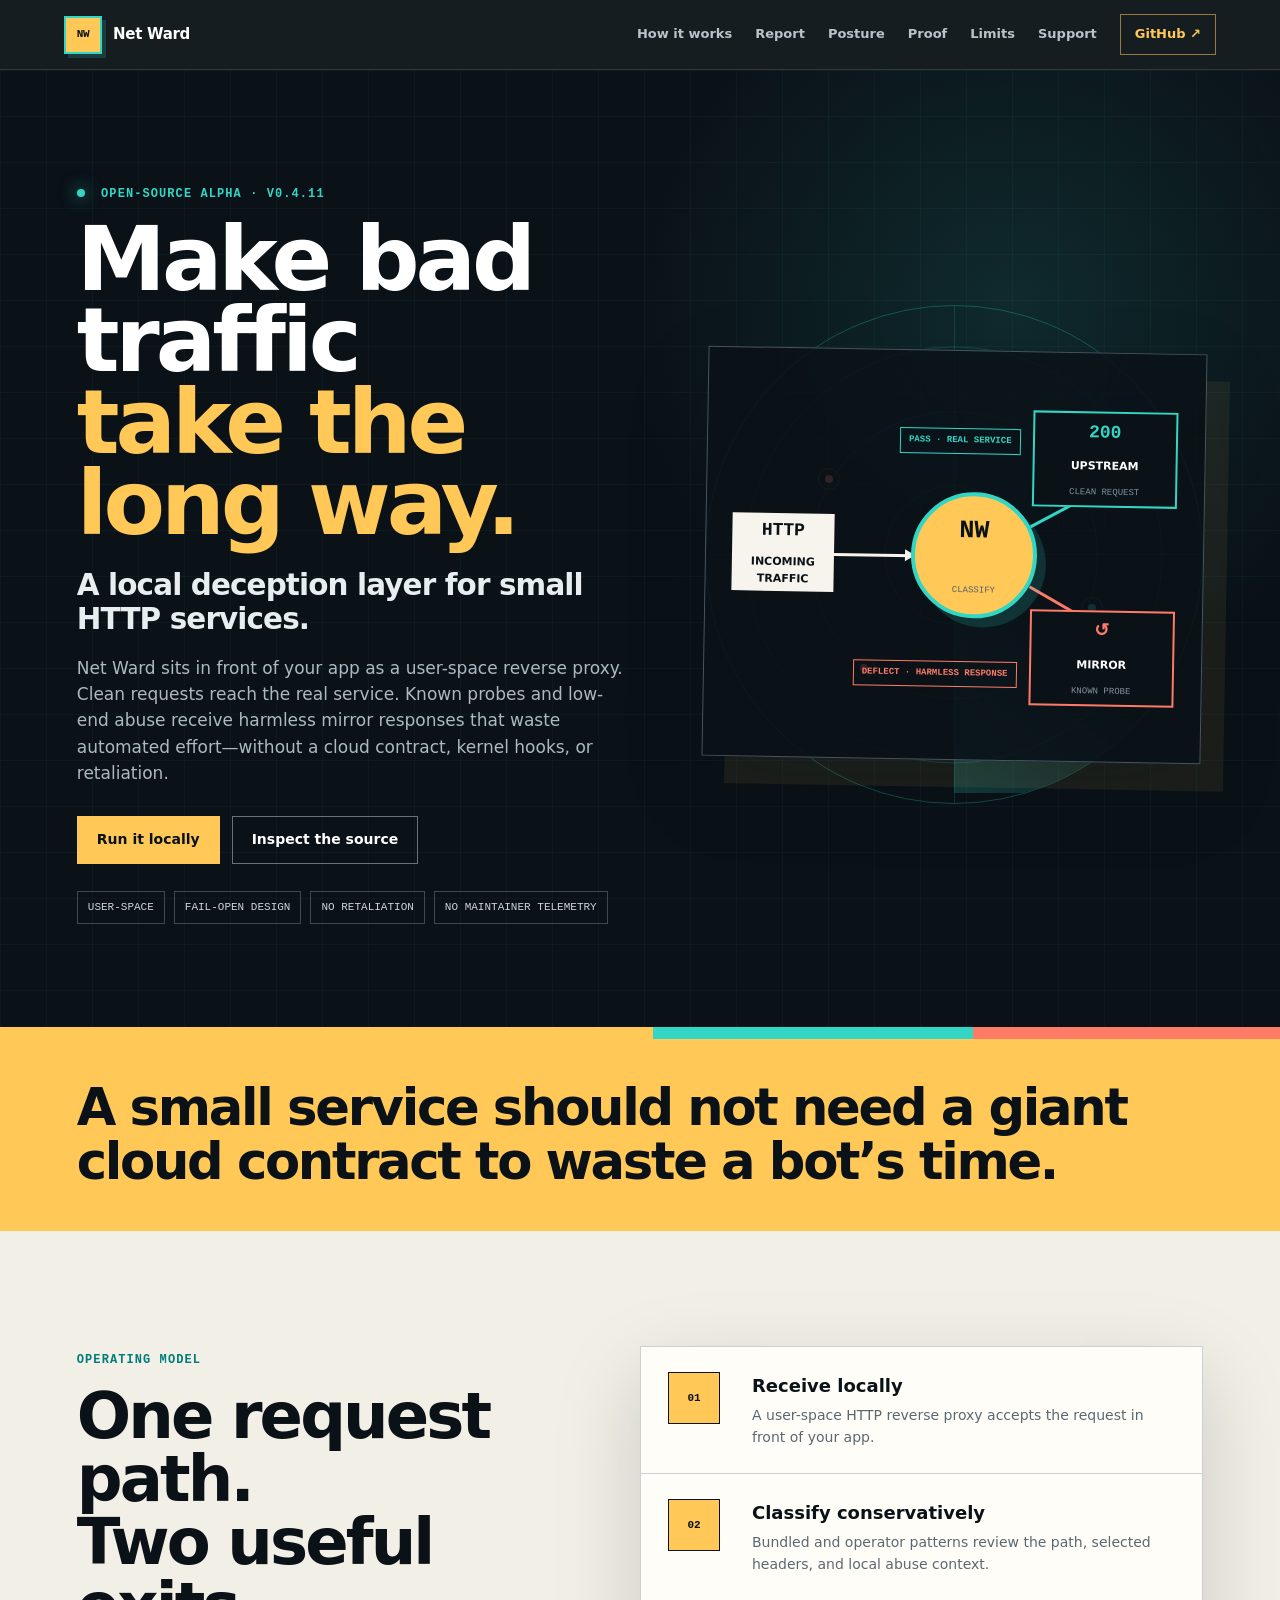
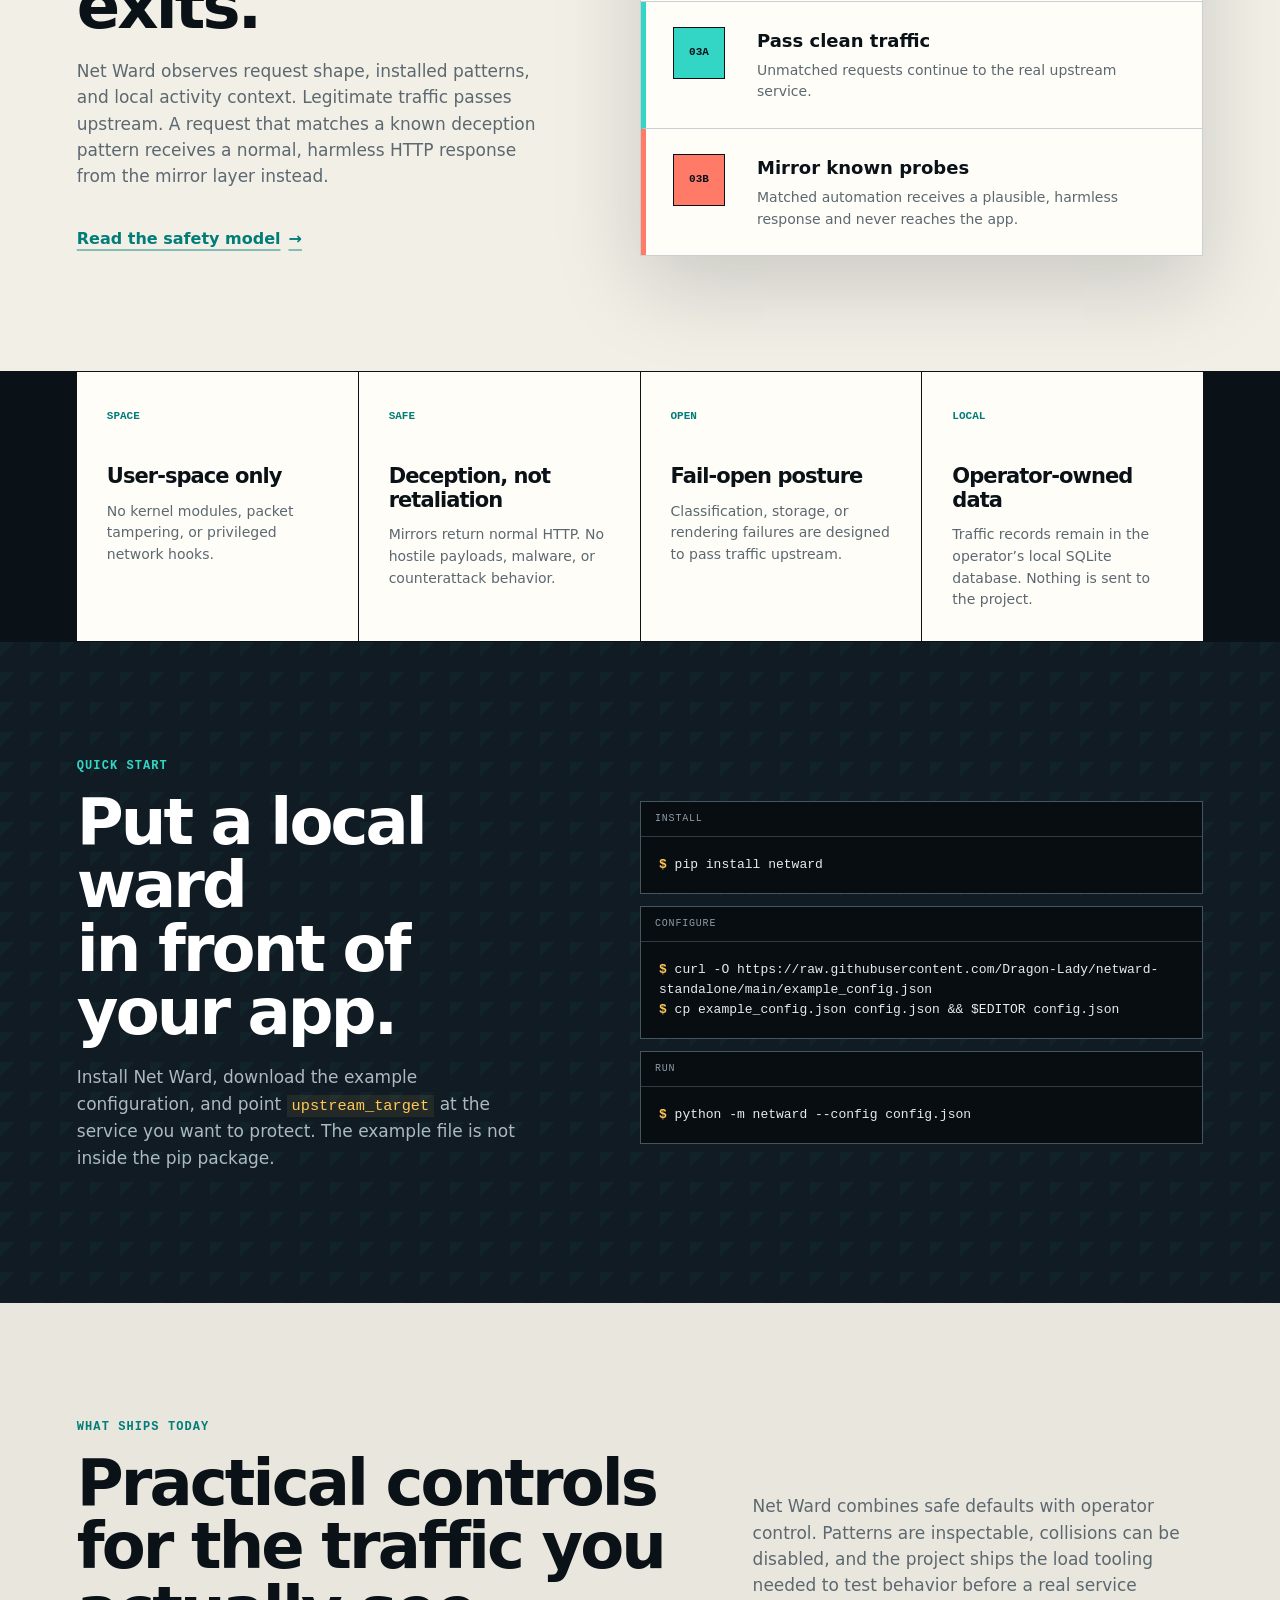
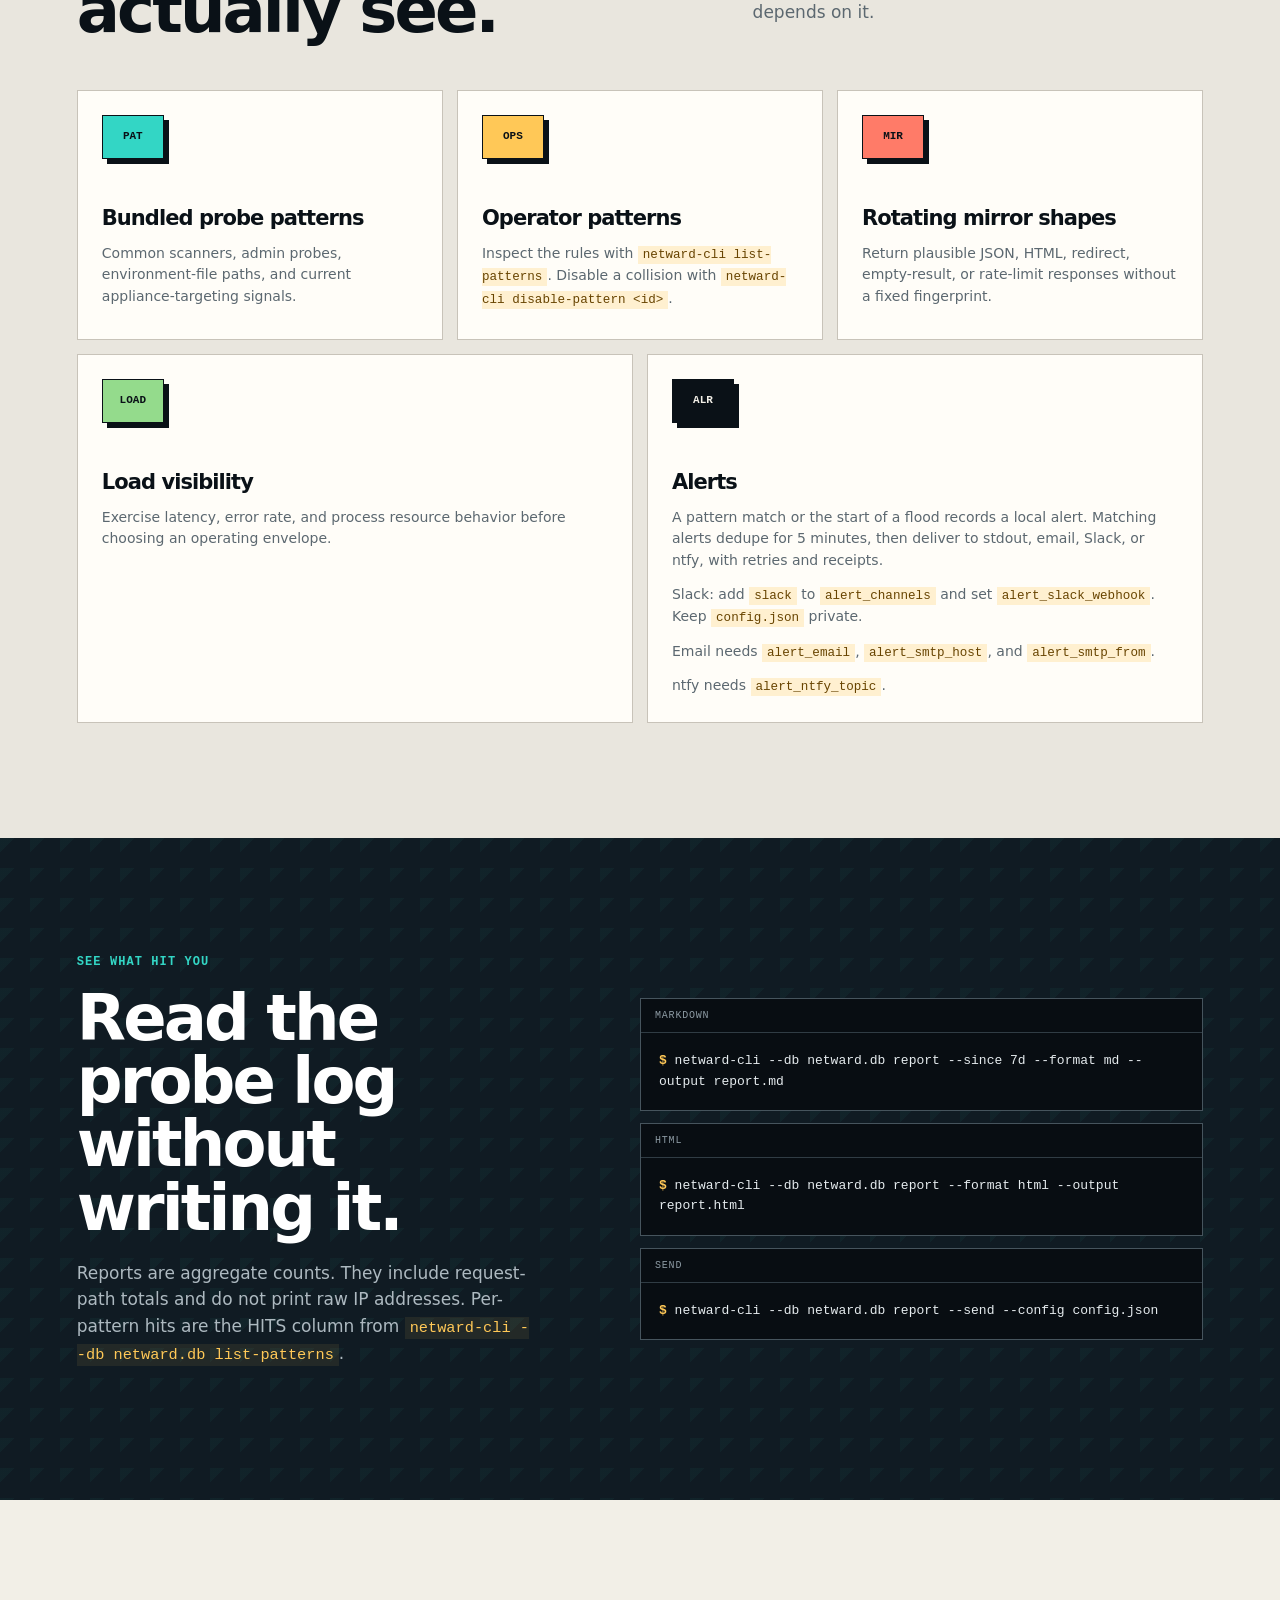
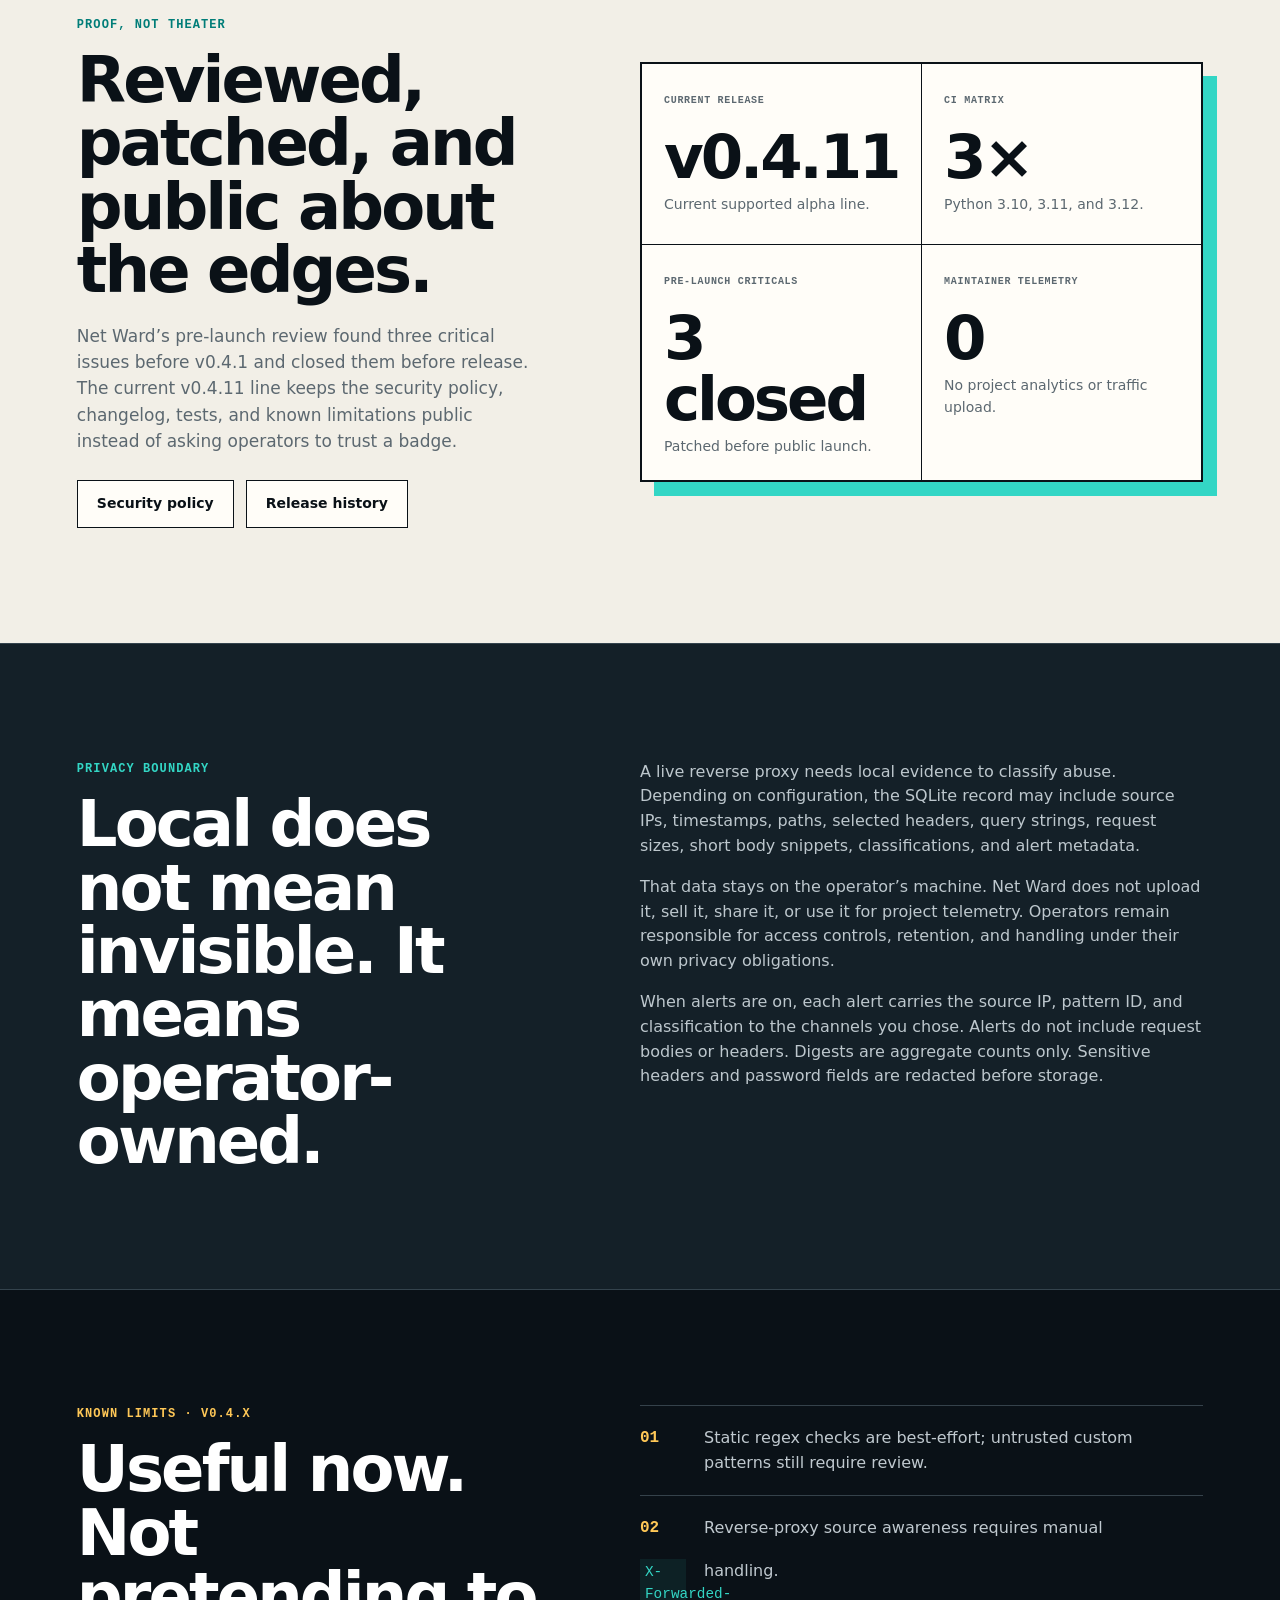
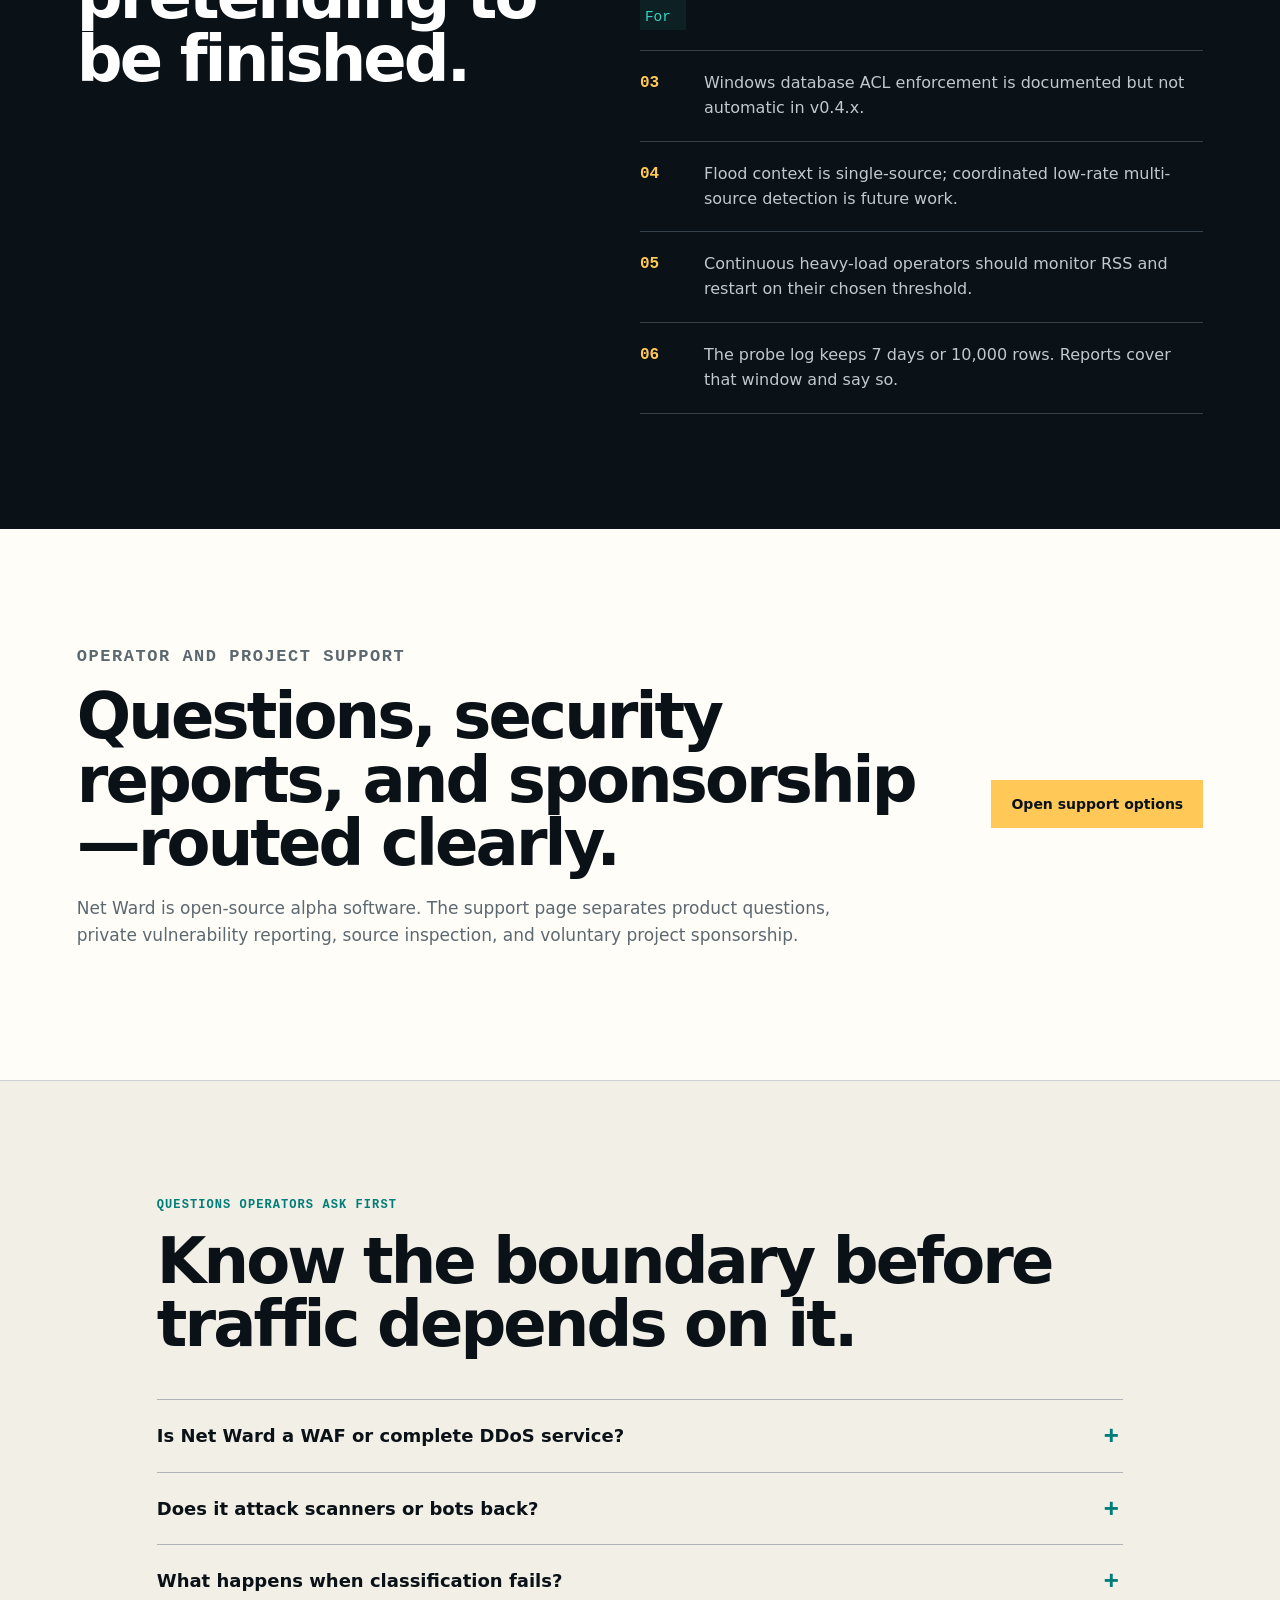
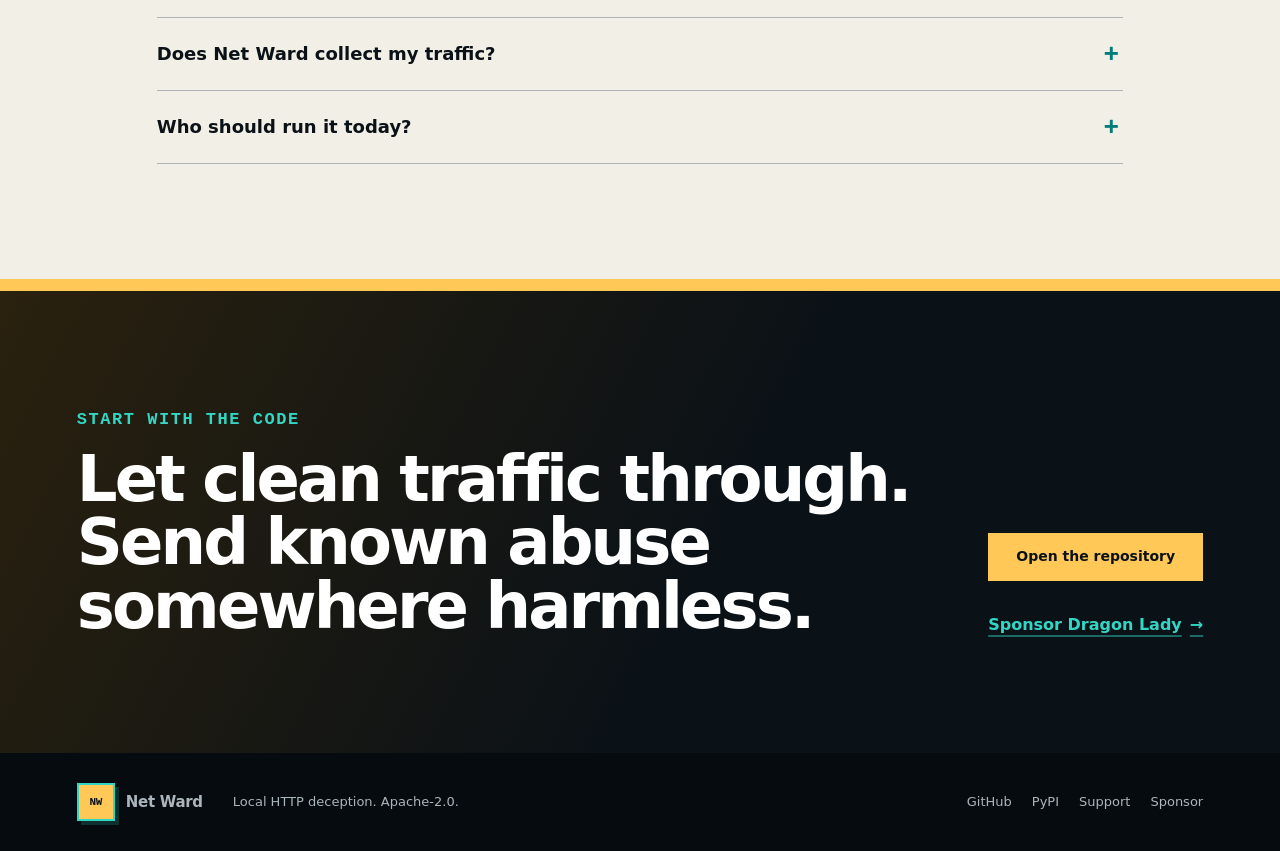
==== commit 7c88a766: "Prepare Net Ward 0.4.11 privacy cleanup Stop shipping the buyer-hygiene private-term list. Load term" ====
--- a/docs/index.html
+++ b/docs/index.html
@@ -44,7 +44,7 @@
   <main id="main">
     <section class="hero" id="top" aria-labelledby="hero-title">
       <div class="hero-copy">
-        <p class="eyebrow"><span class="live-dot" aria-hidden="true"></span> Open-source alpha · v0.4.10</p>
+        <p class="eyebrow"><span class="live-dot" aria-hidden="true"></span> Open-source alpha · v0.4.11</p>
         <h1 id="hero-title">Make bad traffic<br><span>take the long way.</span></h1>
         <p class="hero-subtitle">A local deception layer for small HTTP services.</p>
         <p class="hero-text">
@@ -227,7 +227,7 @@
         <p class="section-kicker">See what hit you</p>
         <h2>Read the probe log<br>without writing it.</h2>
         <p>
-          Reports are aggregate counts. They do not print raw addresses.
+          Reports are aggregate counts. They include request-path totals and do not print raw IP addresses.
           Per-pattern hits are the HITS column from
           <code>netward-cli --db netward.db list-patterns</code>.
         </p>
@@ -254,7 +254,7 @@
         <h2>Reviewed, patched, and public about the edges.</h2>
         <p>
           Net Ward’s pre-launch review found three critical issues before v0.4.1 and closed
-          them before release. The current v0.4.10 line keeps the security policy, changelog,
+          them before release. The current v0.4.11 line keeps the security policy, changelog,
           tests, and known limitations public instead of asking operators to trust a badge.
         </p>
         <div class="proof-actions">
@@ -263,7 +263,7 @@
         </div>
       </div>
       <div class="metric-grid" aria-label="Release evidence">
-        <article><span>Current release</span><strong>v0.4.10</strong><p>Current supported alpha line.</p></article>
+        <article><span>Current release</span><strong>v0.4.11</strong><p>Current supported alpha line.</p></article>
         <article><span>CI matrix</span><strong>3×</strong><p>Python 3.10, 3.11, and 3.12.</p></article>
         <article><span>Pre-launch criticals</span><strong>3 closed</strong><p>Patched before public launch.</p></article>
         <article><span>Maintainer telemetry</span><strong>0</strong><p>No project analytics or traffic upload.</p></article>
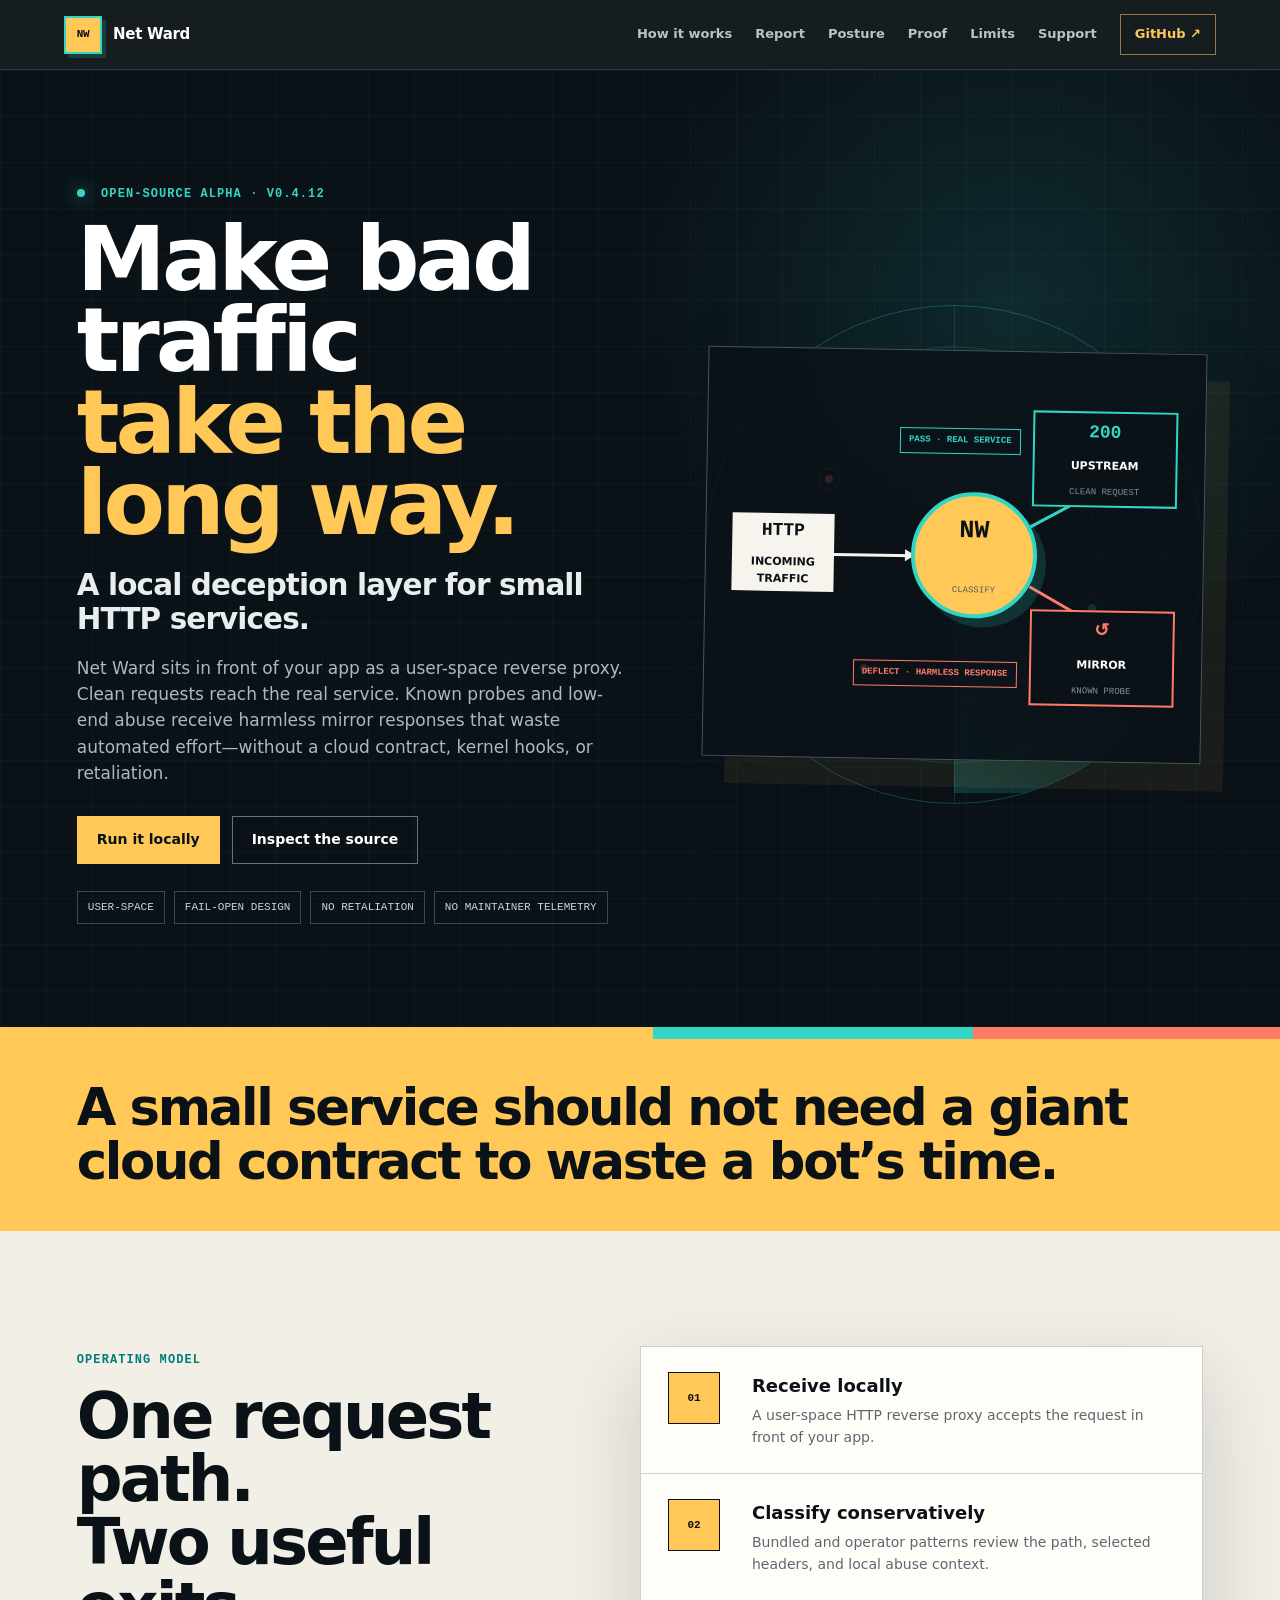
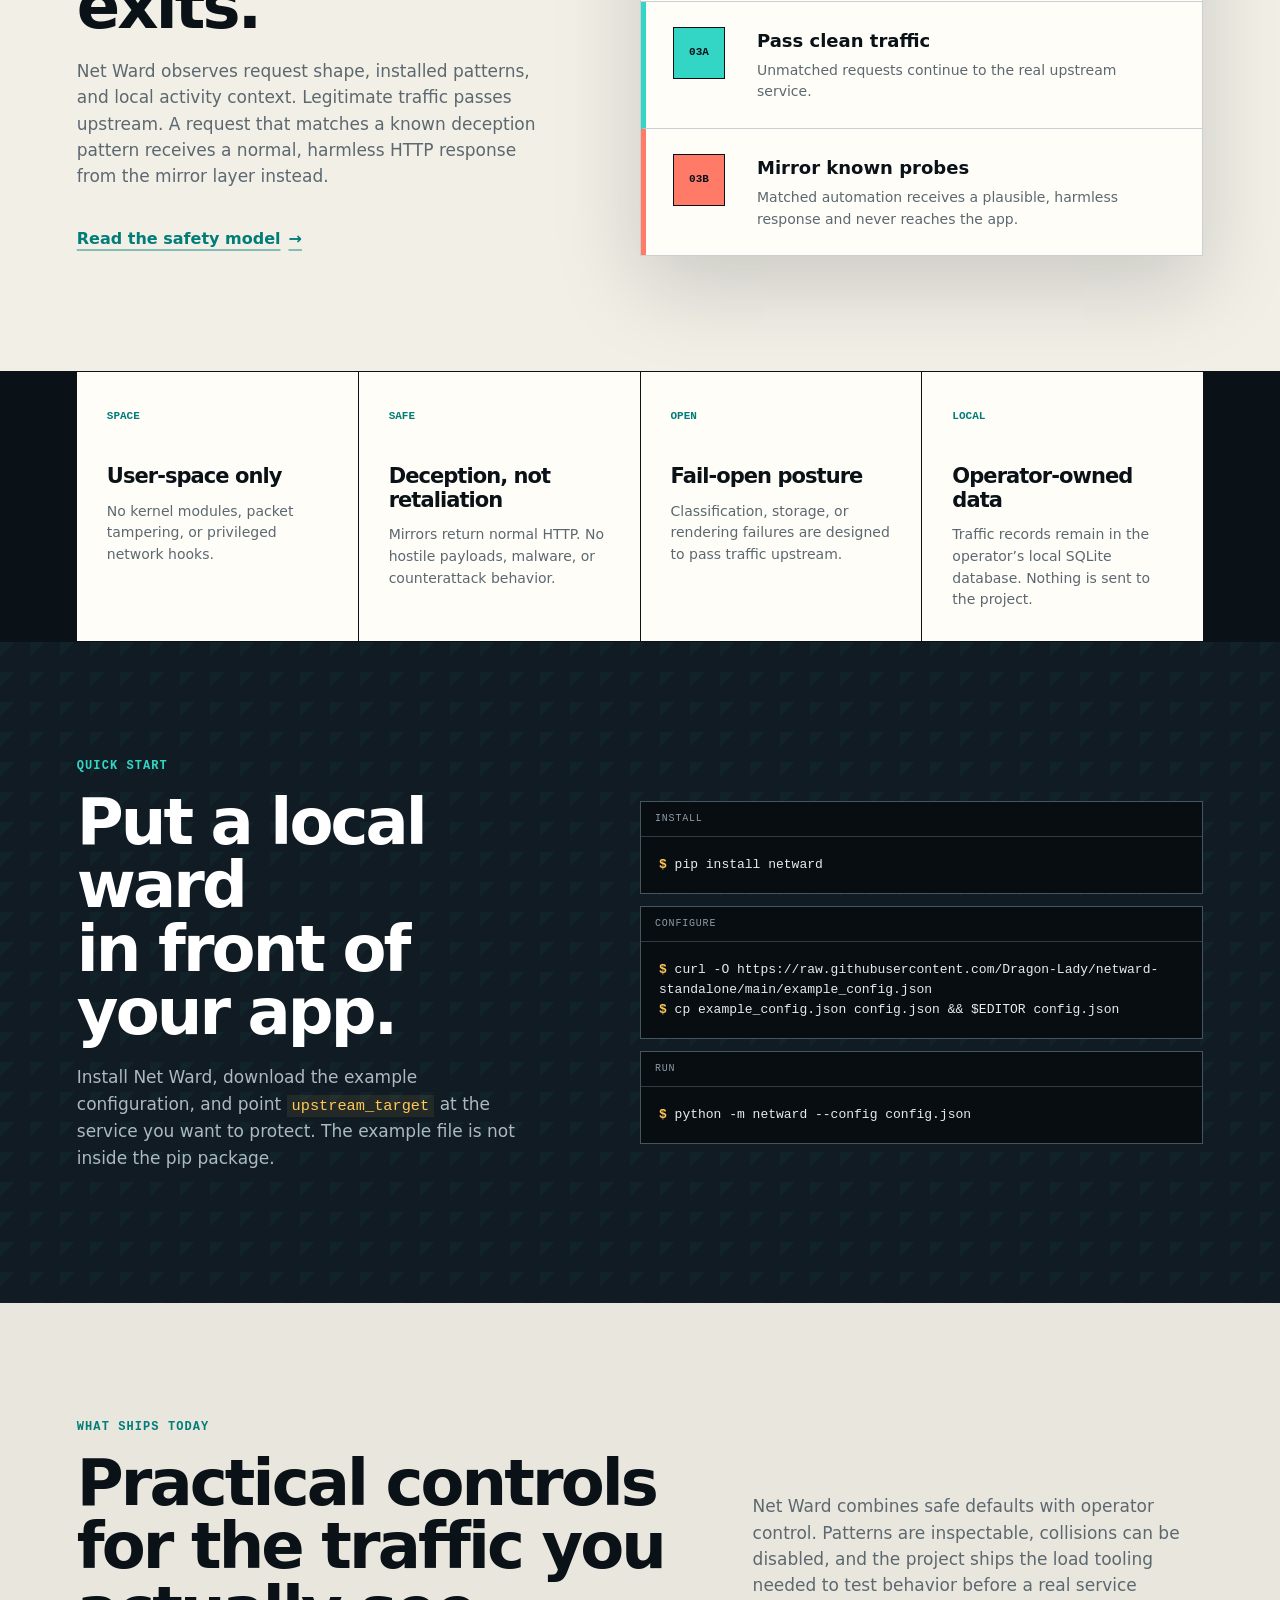
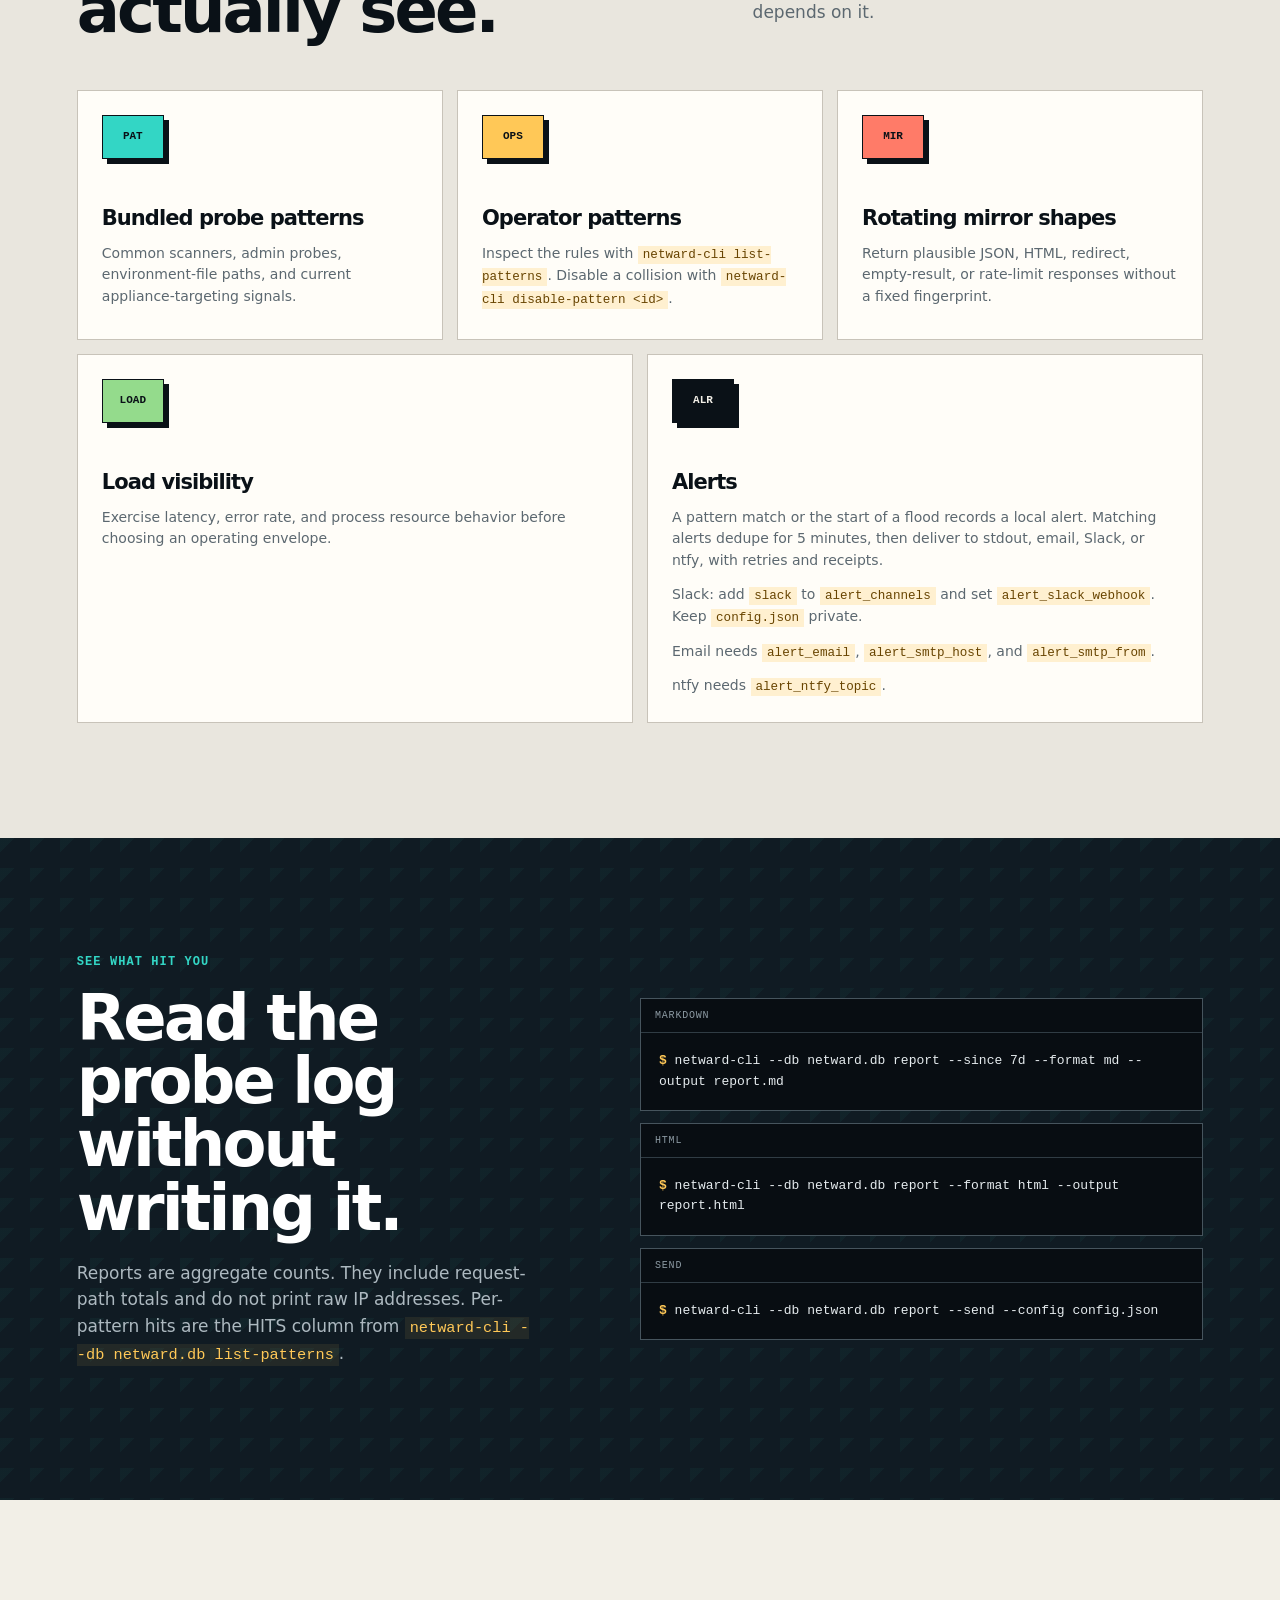
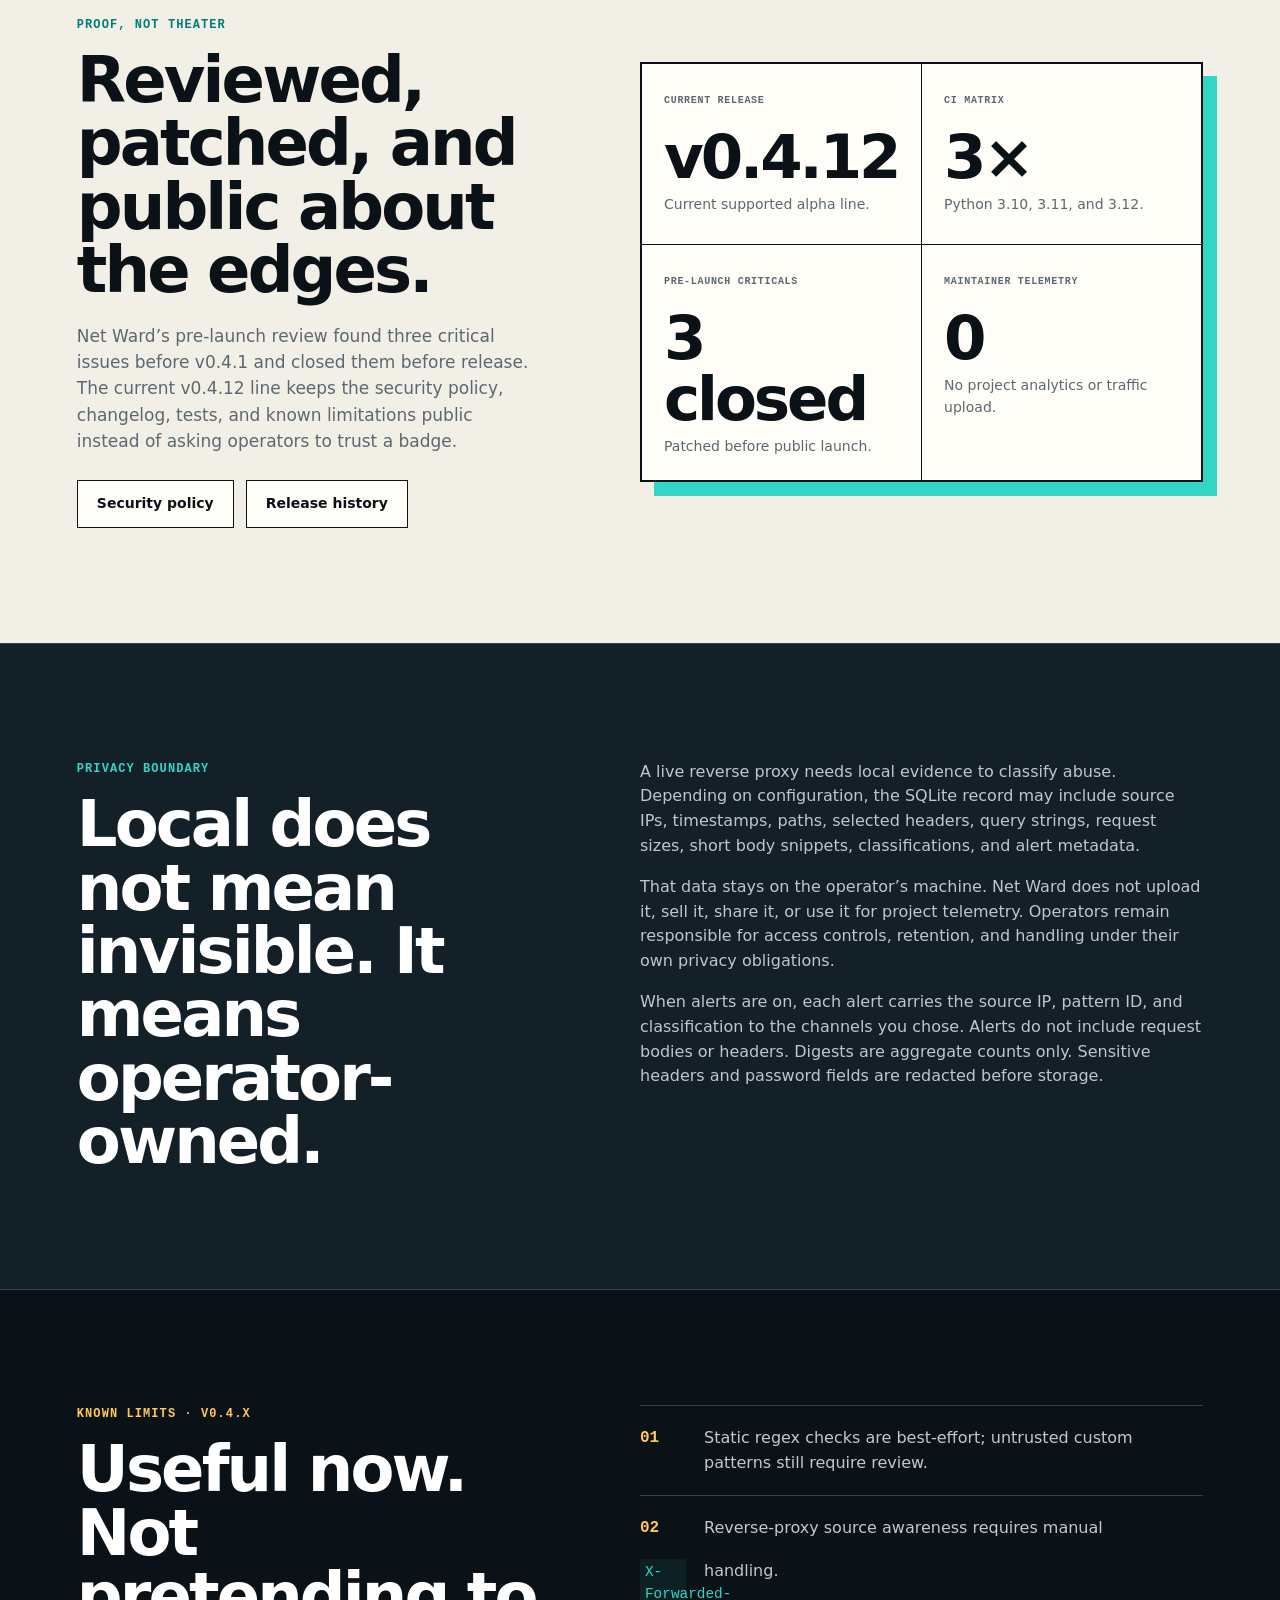
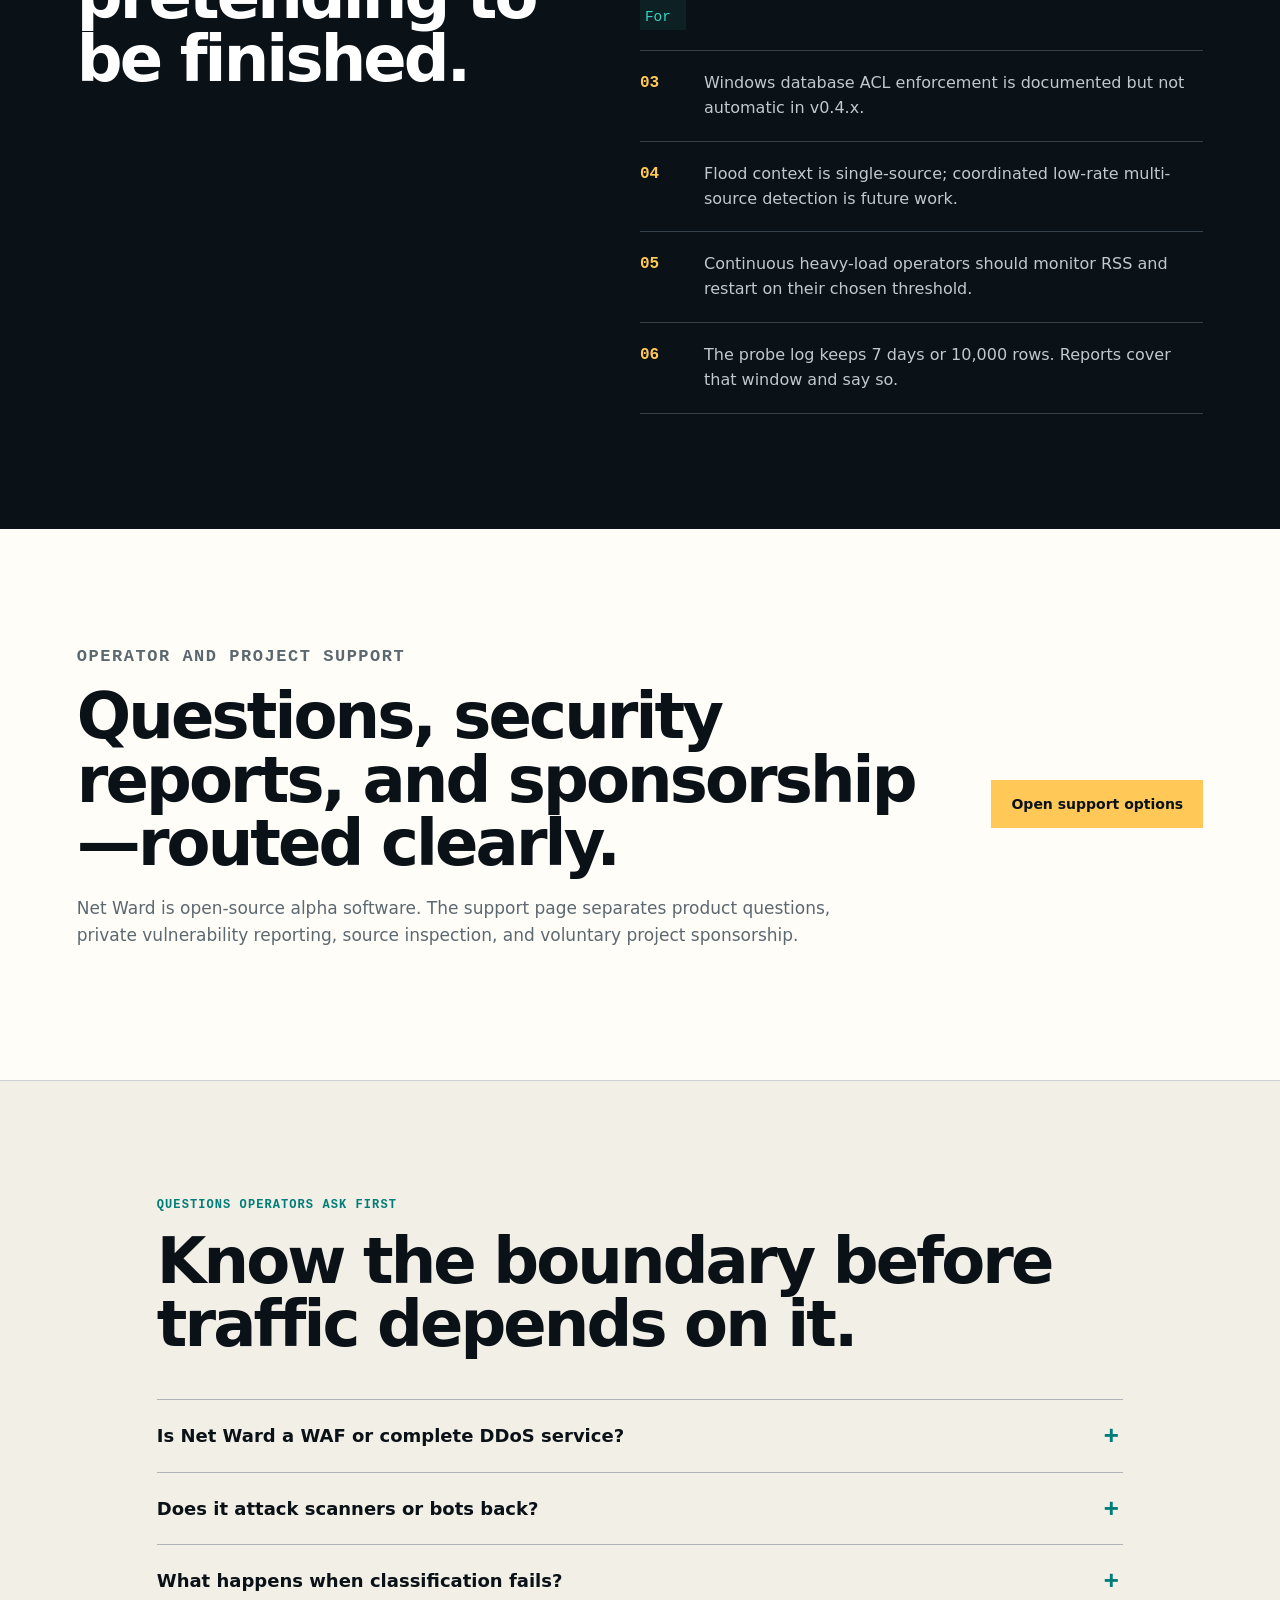
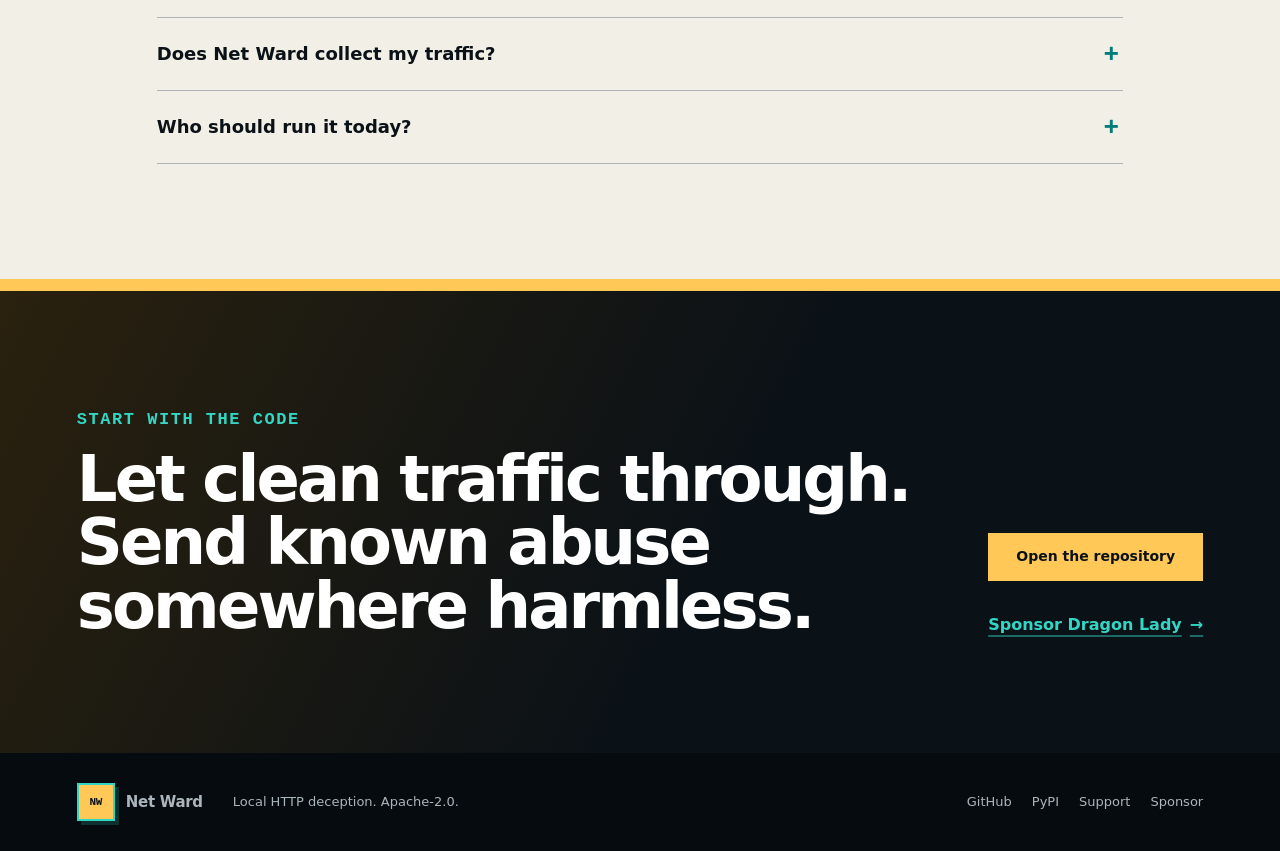
==== commit bd2d6fca: "Release Net Ward 0.4.12 with required CI hygiene checks" ====
--- a/docs/index.html
+++ b/docs/index.html
@@ -44,7 +44,7 @@
   <main id="main">
     <section class="hero" id="top" aria-labelledby="hero-title">
       <div class="hero-copy">
-        <p class="eyebrow"><span class="live-dot" aria-hidden="true"></span> Open-source alpha · v0.4.11</p>
+        <p class="eyebrow"><span class="live-dot" aria-hidden="true"></span> Open-source alpha · v0.4.12</p>
         <h1 id="hero-title">Make bad traffic<br><span>take the long way.</span></h1>
         <p class="hero-subtitle">A local deception layer for small HTTP services.</p>
         <p class="hero-text">
@@ -254,7 +254,7 @@
         <h2>Reviewed, patched, and public about the edges.</h2>
         <p>
           Net Ward’s pre-launch review found three critical issues before v0.4.1 and closed
-          them before release. The current v0.4.11 line keeps the security policy, changelog,
+          them before release. The current v0.4.12 line keeps the security policy, changelog,
           tests, and known limitations public instead of asking operators to trust a badge.
         </p>
         <div class="proof-actions">
@@ -263,7 +263,7 @@
         </div>
       </div>
       <div class="metric-grid" aria-label="Release evidence">
-        <article><span>Current release</span><strong>v0.4.11</strong><p>Current supported alpha line.</p></article>
+        <article><span>Current release</span><strong>v0.4.12</strong><p>Current supported alpha line.</p></article>
         <article><span>CI matrix</span><strong>3×</strong><p>Python 3.10, 3.11, and 3.12.</p></article>
         <article><span>Pre-launch criticals</span><strong>3 closed</strong><p>Patched before public launch.</p></article>
         <article><span>Maintainer telemetry</span><strong>0</strong><p>No project analytics or traffic upload.</p></article>
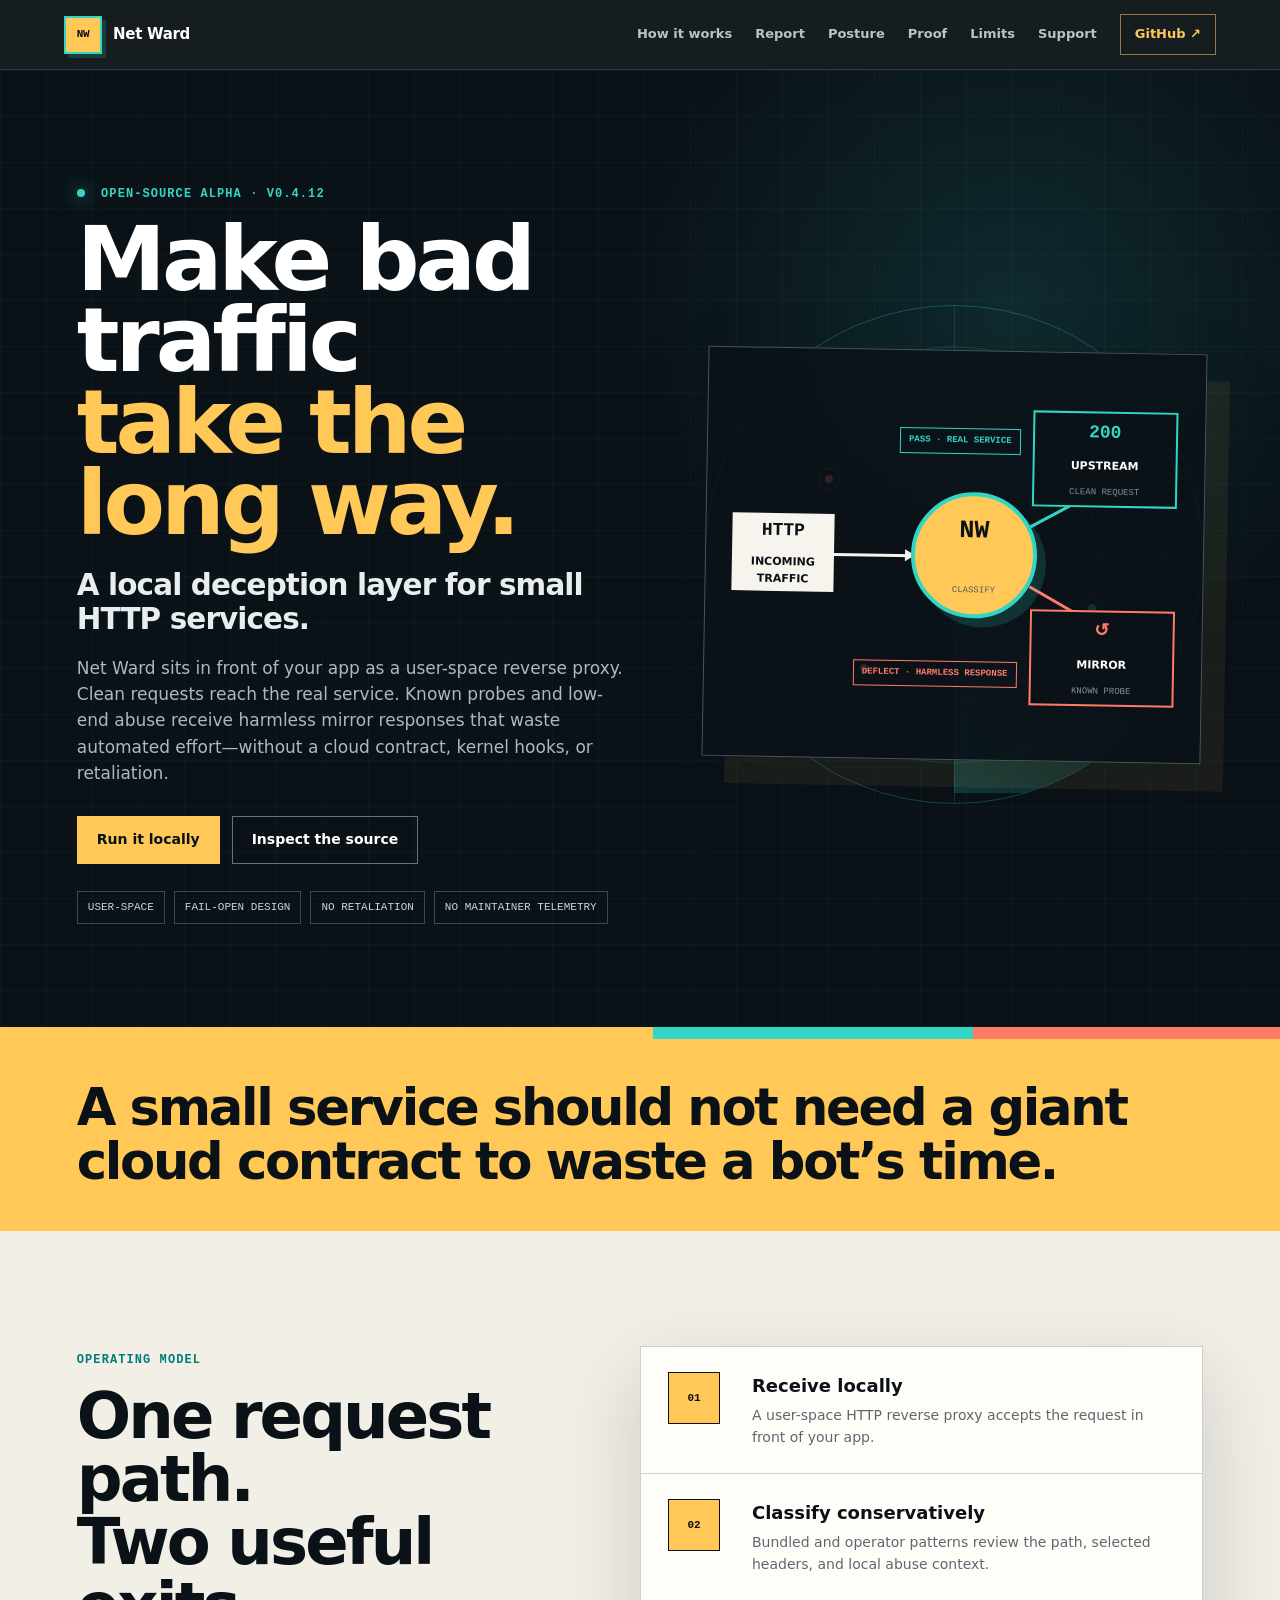
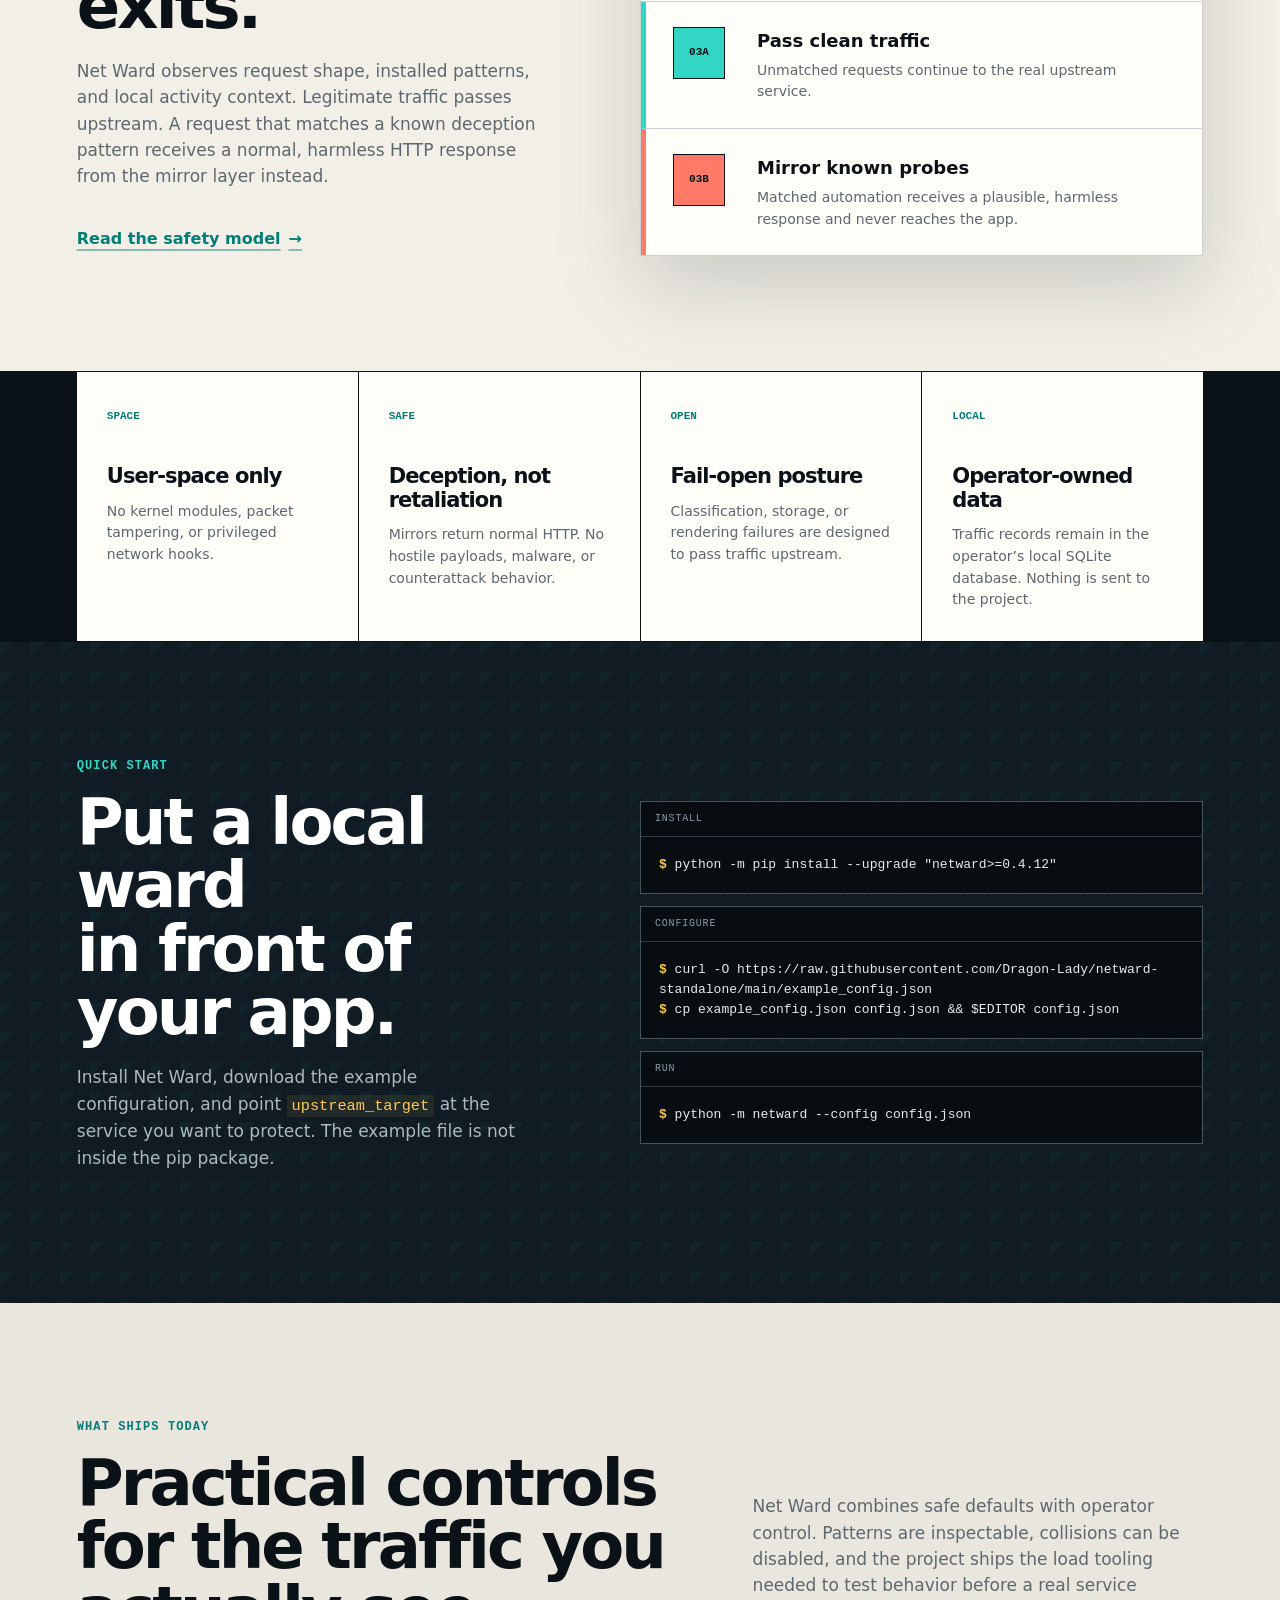
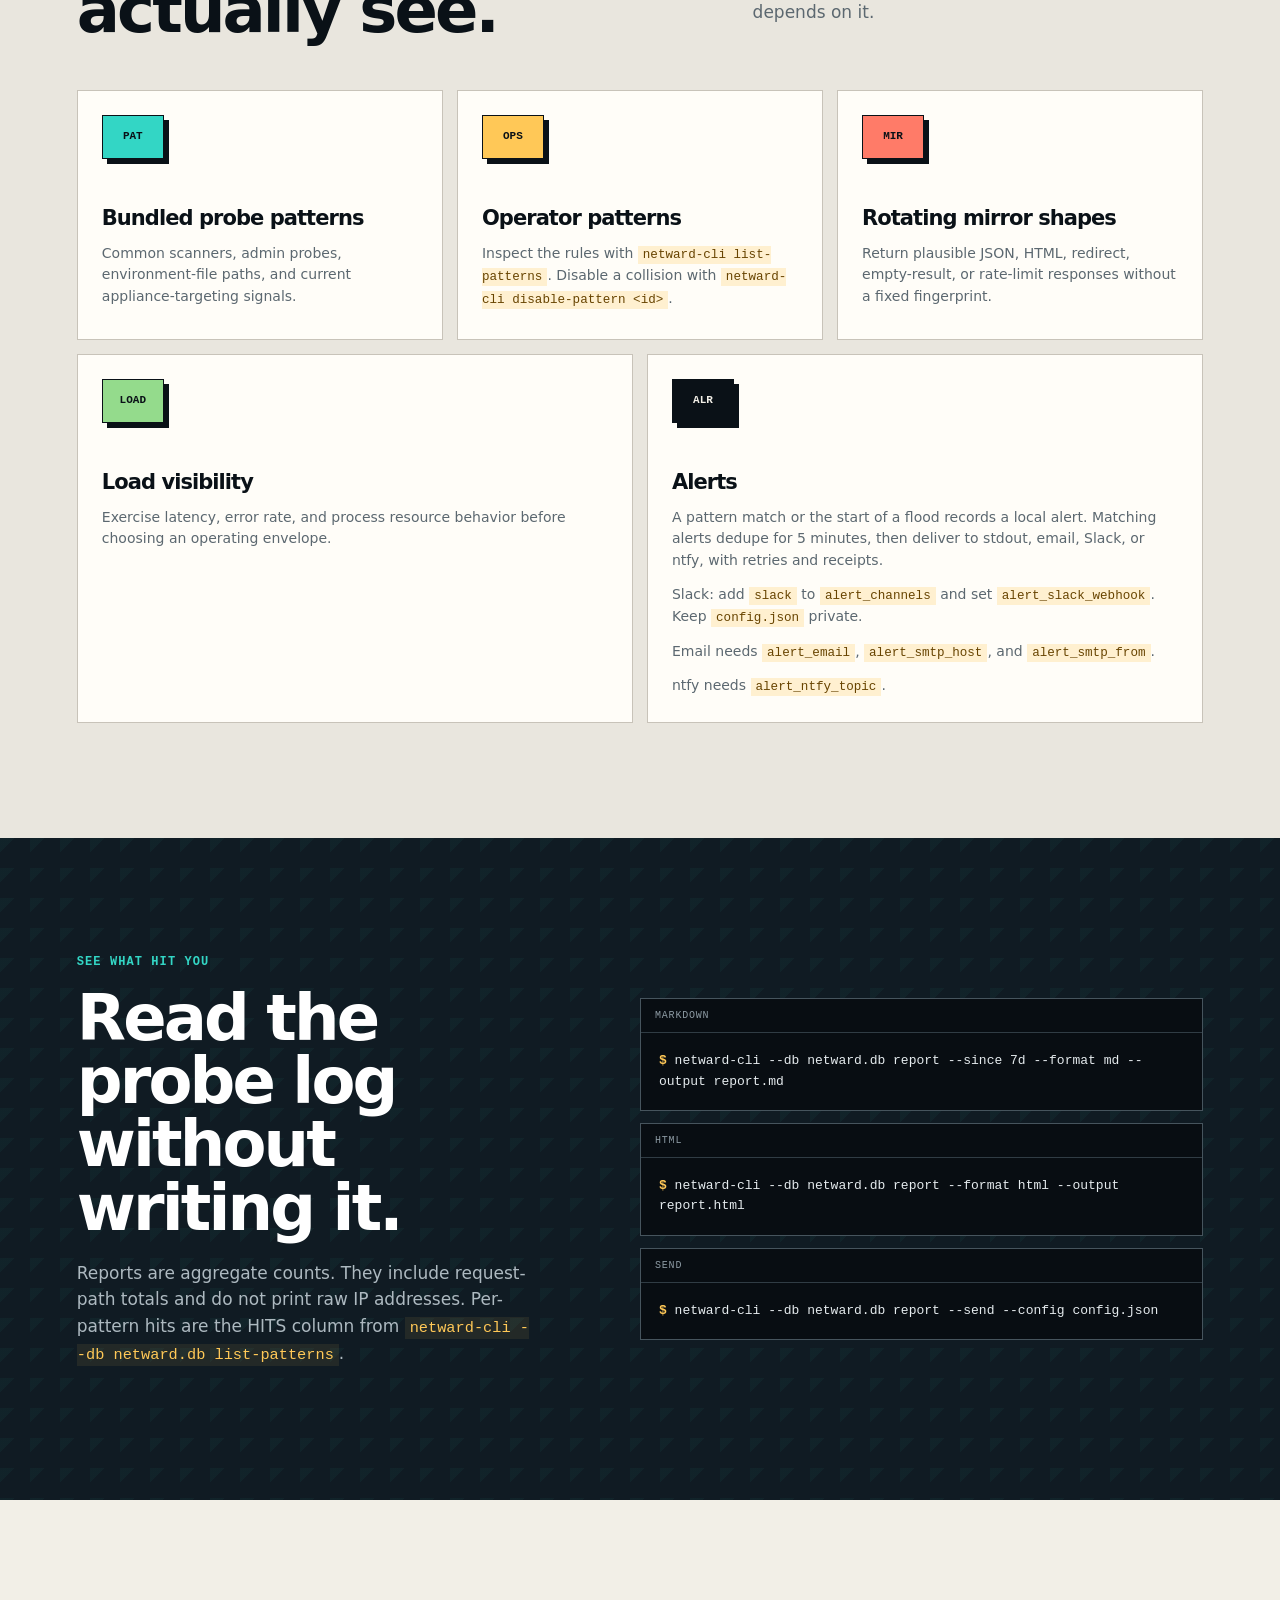
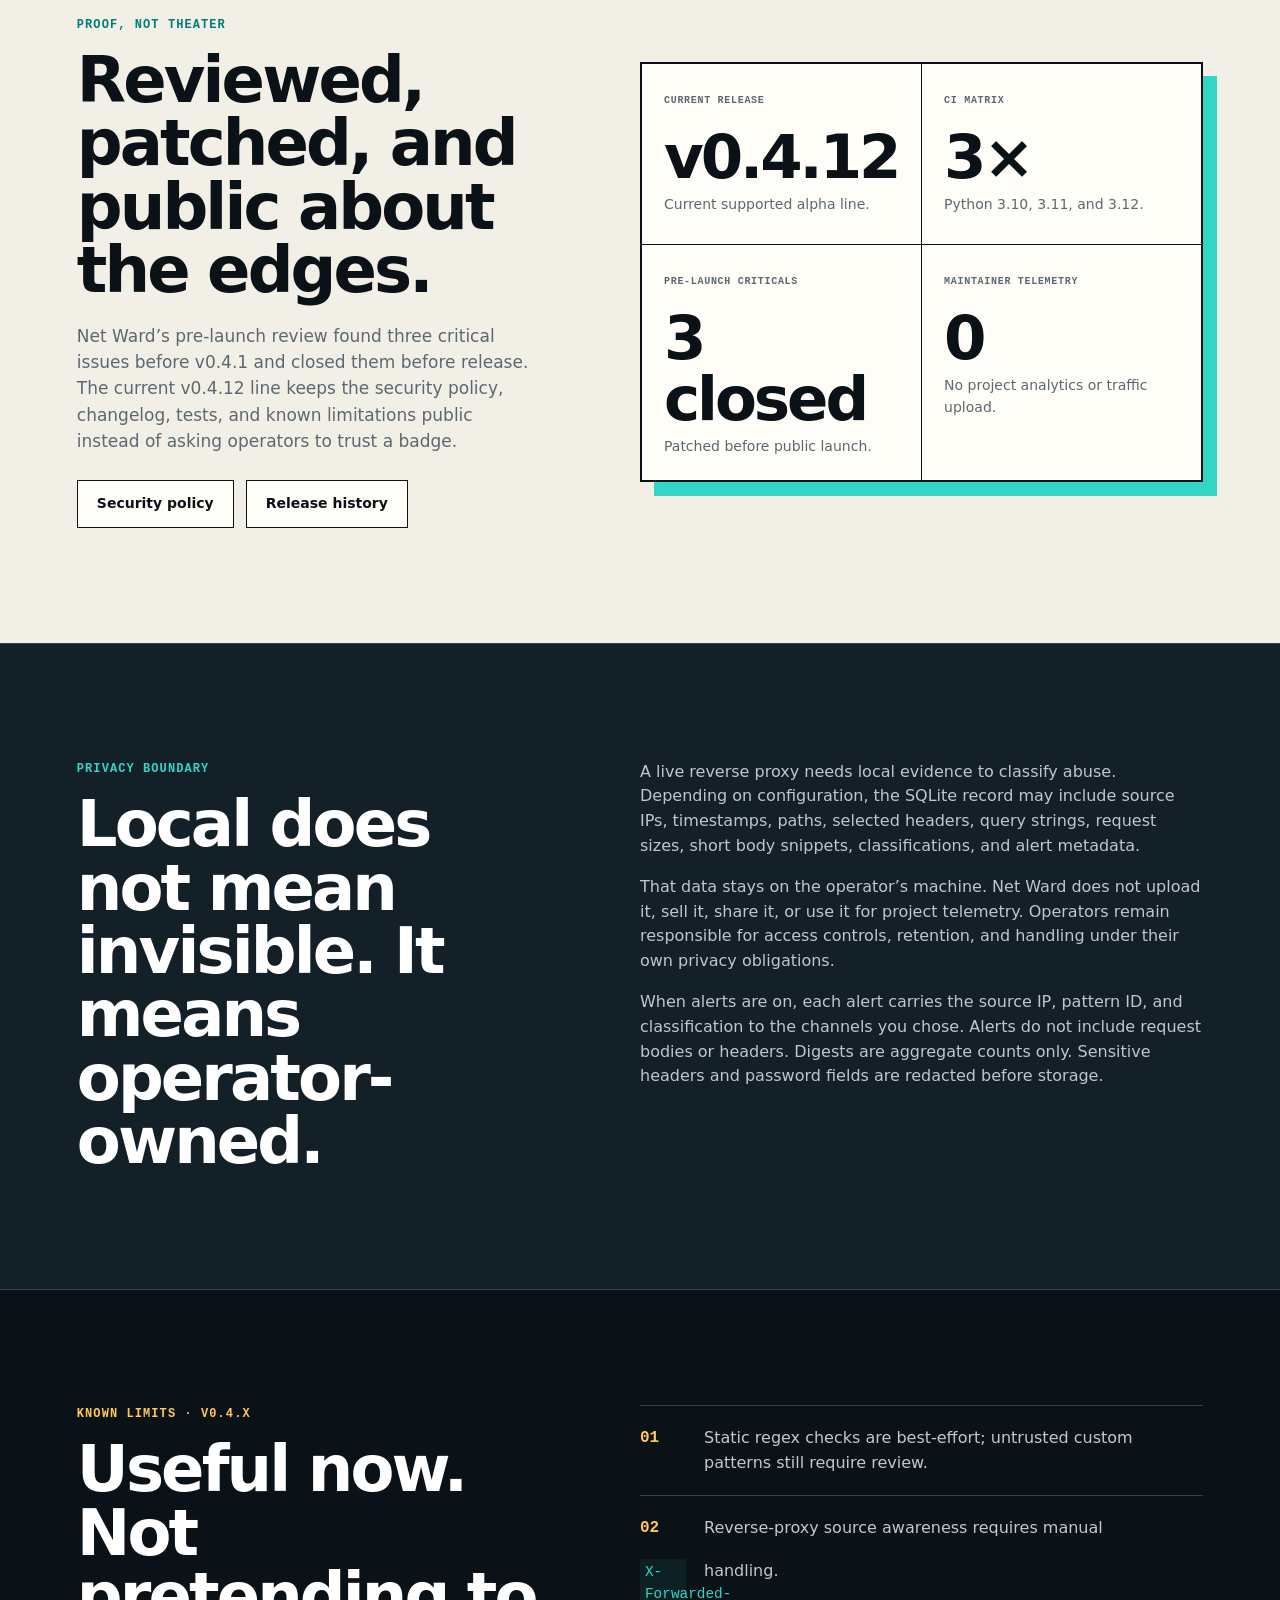
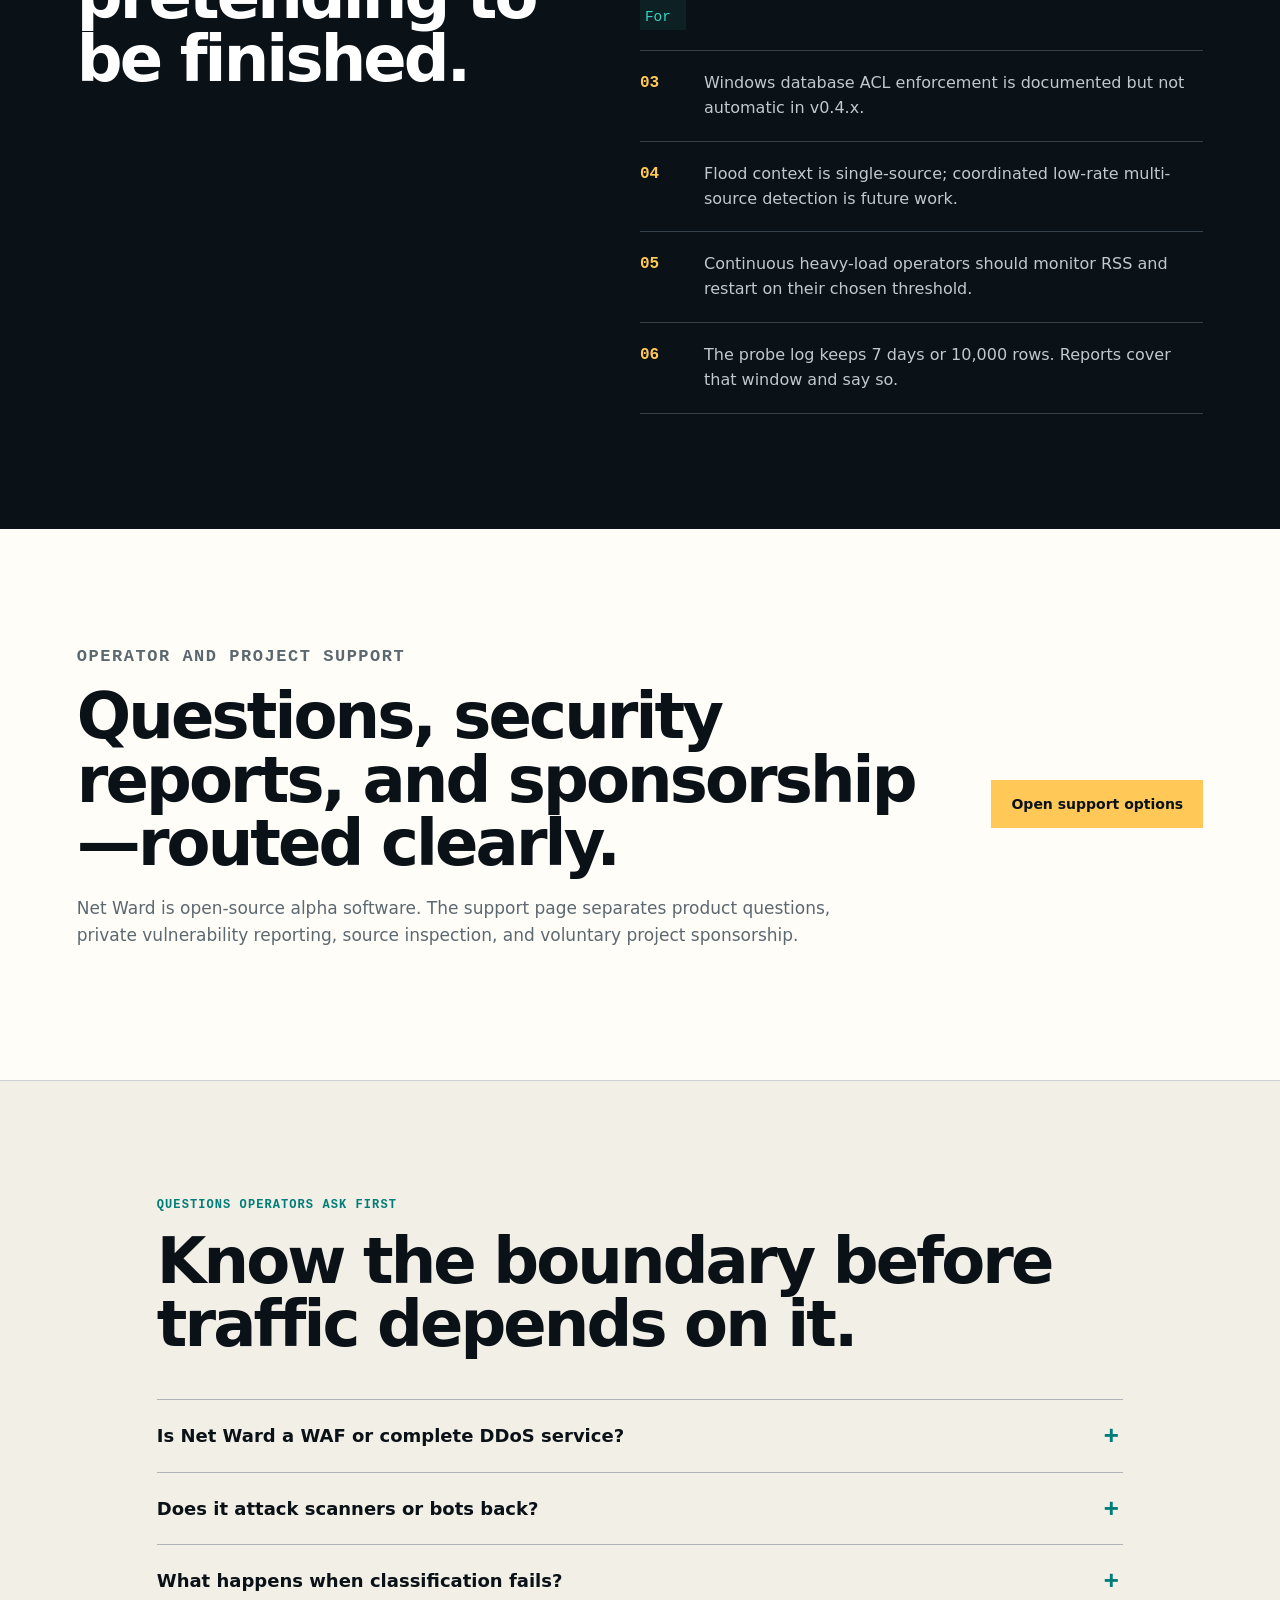
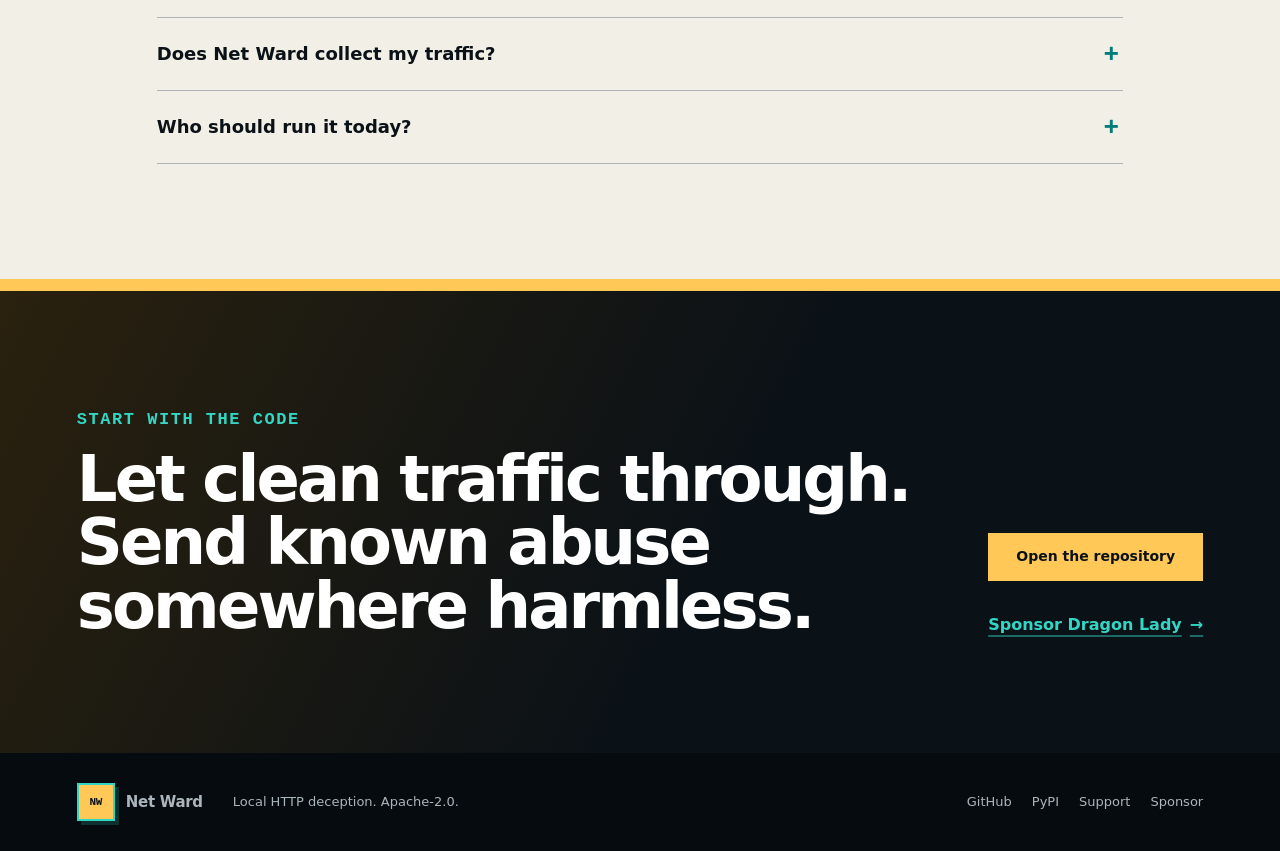
==== commit 3eea7d4f: "Use current clean baseline for new installs and upgrades" ====
--- a/docs/index.html
+++ b/docs/index.html
@@ -164,7 +164,7 @@
       <div class="code-stack">
         <div class="code-card">
           <span>Install</span>
-          <pre><code><b>$</b> pip install netward</code></pre>
+          <pre><code><b>$</b> python -m pip install --upgrade "netward&gt;=0.4.12"</code></pre>
         </div>
         <div class="code-card">
           <span>Configure</span>
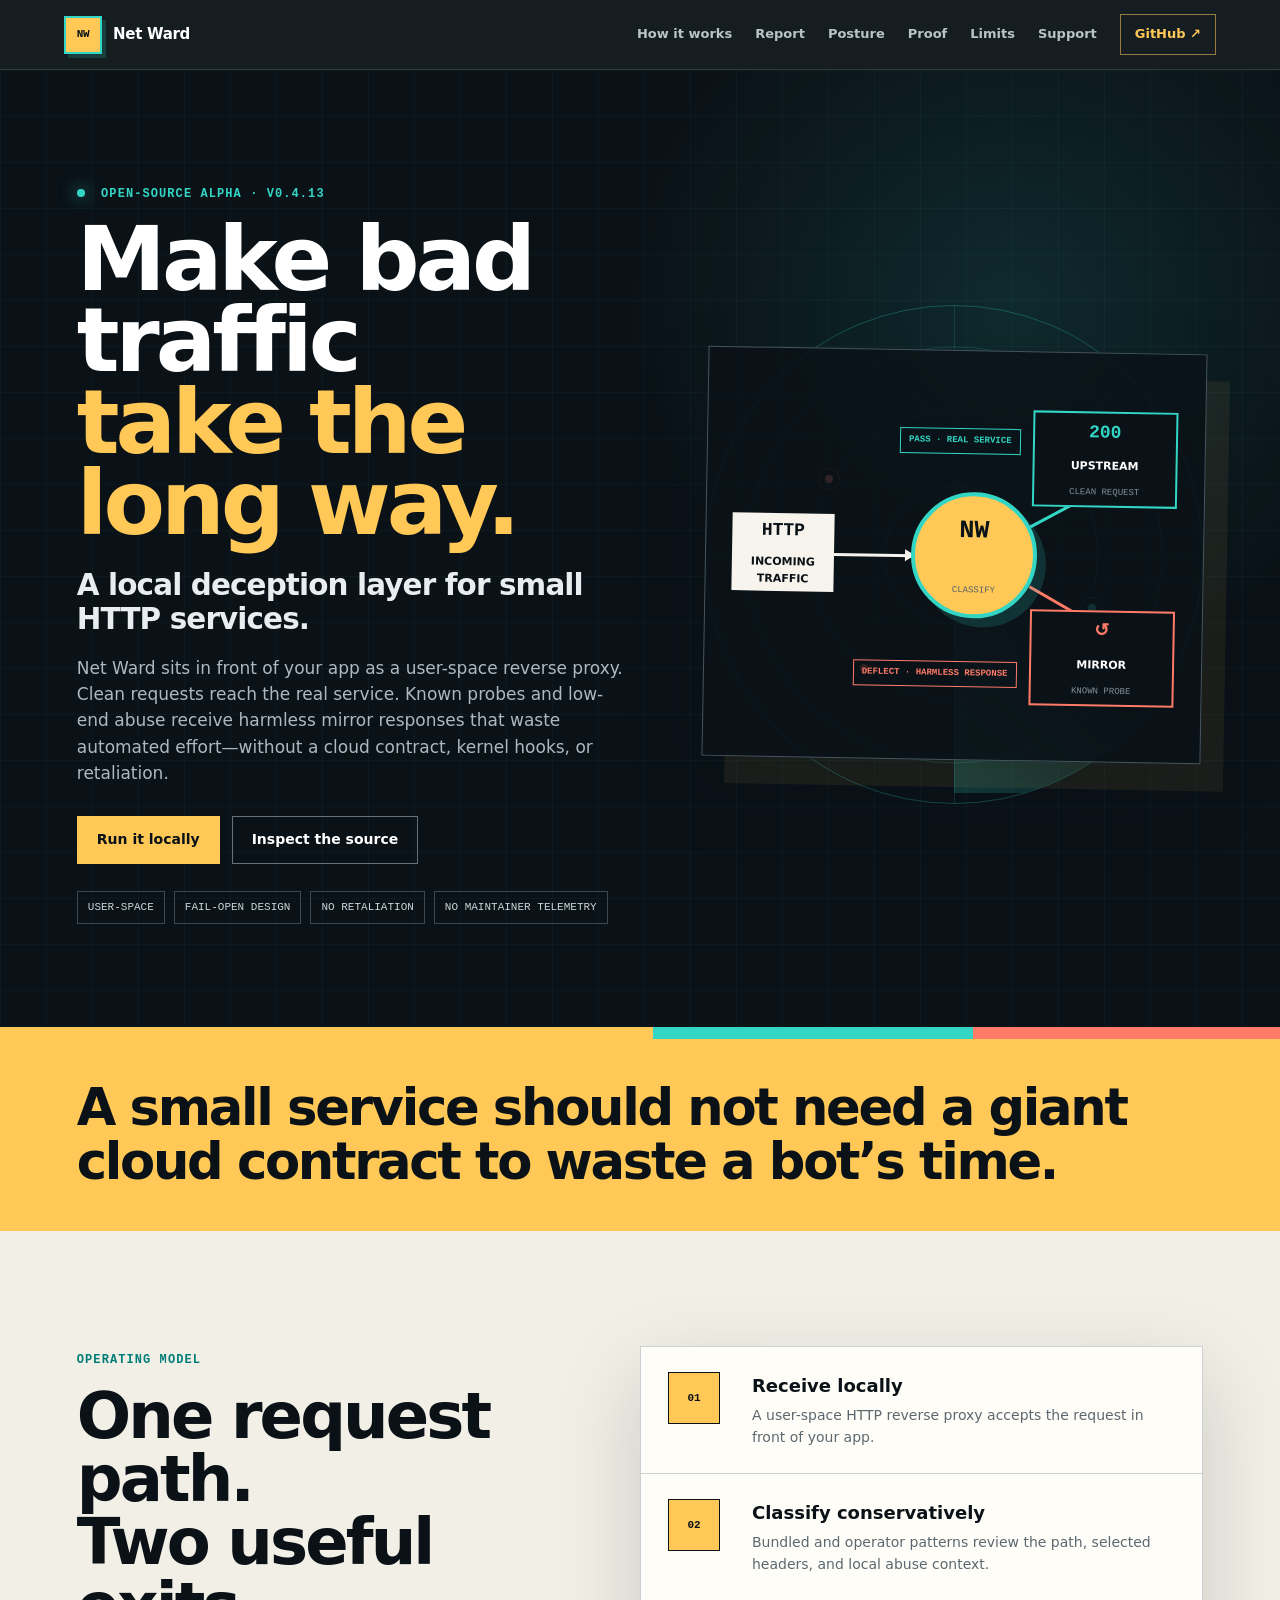
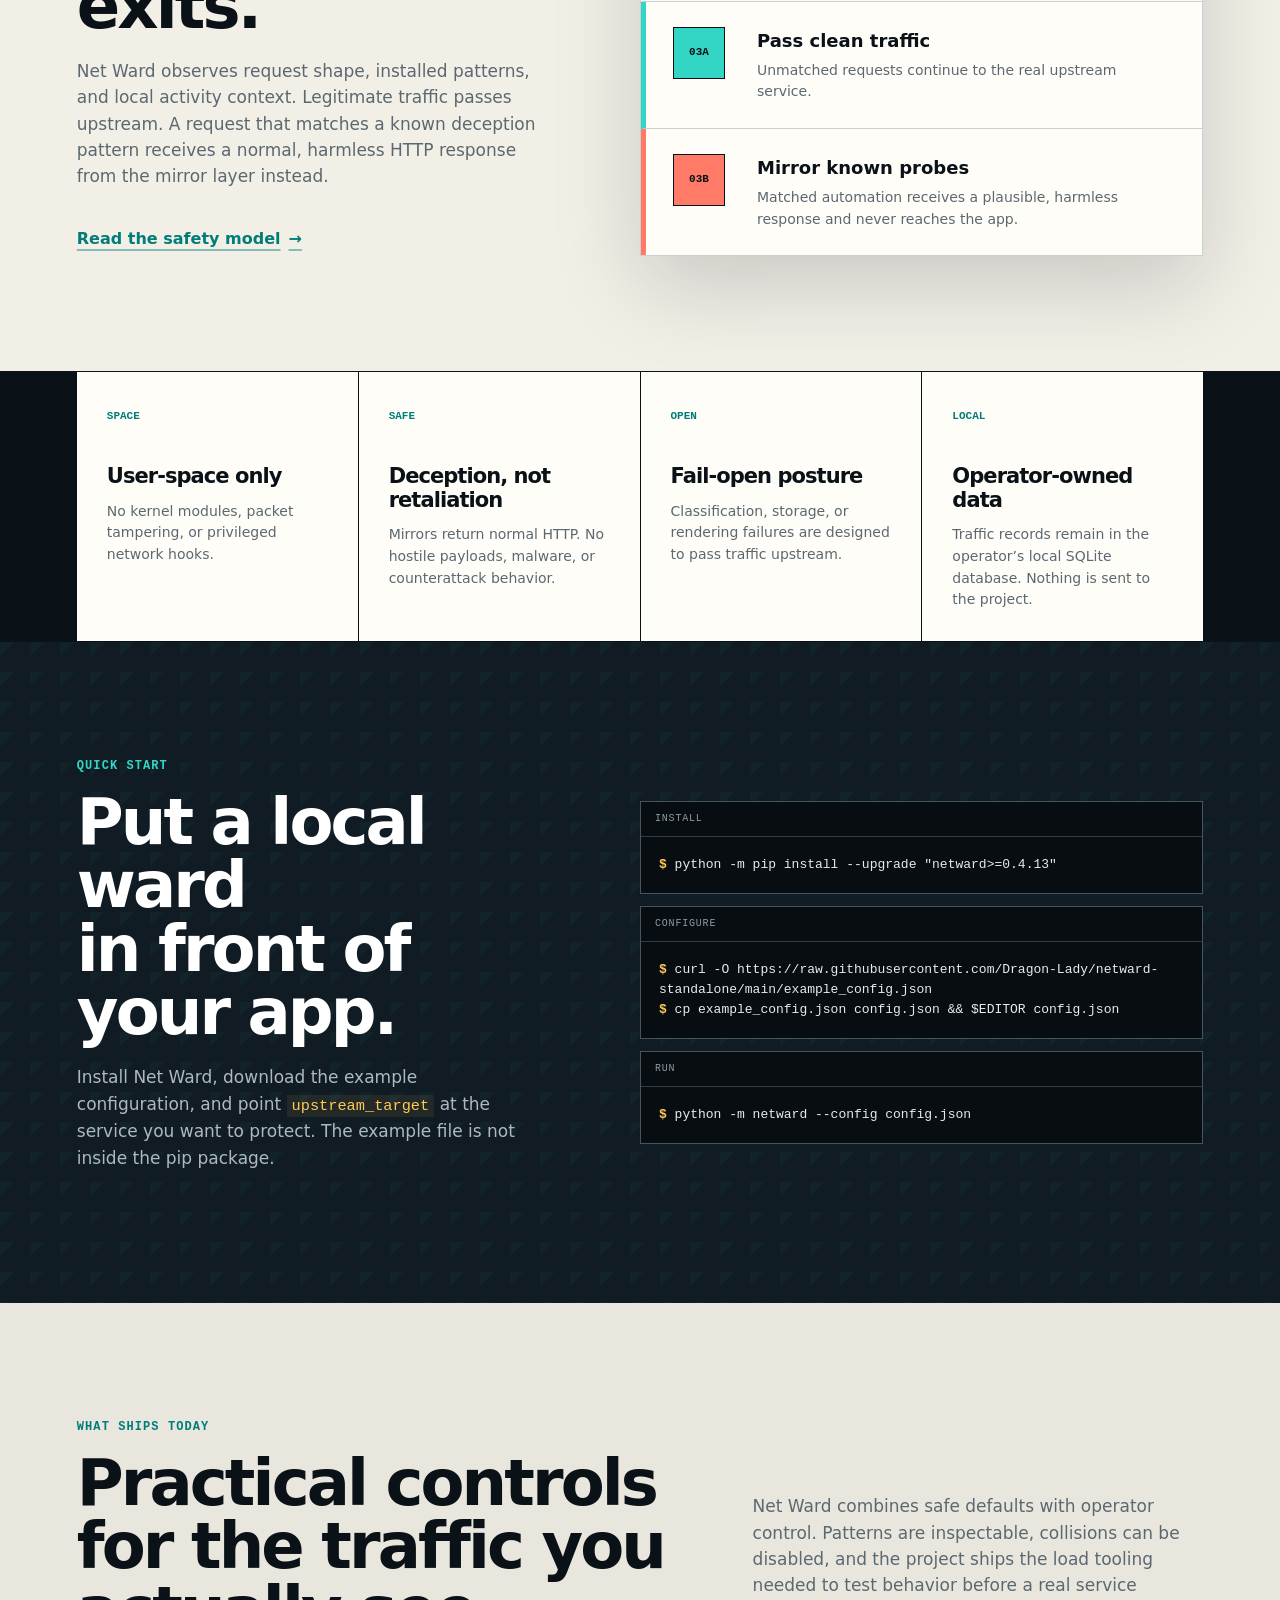
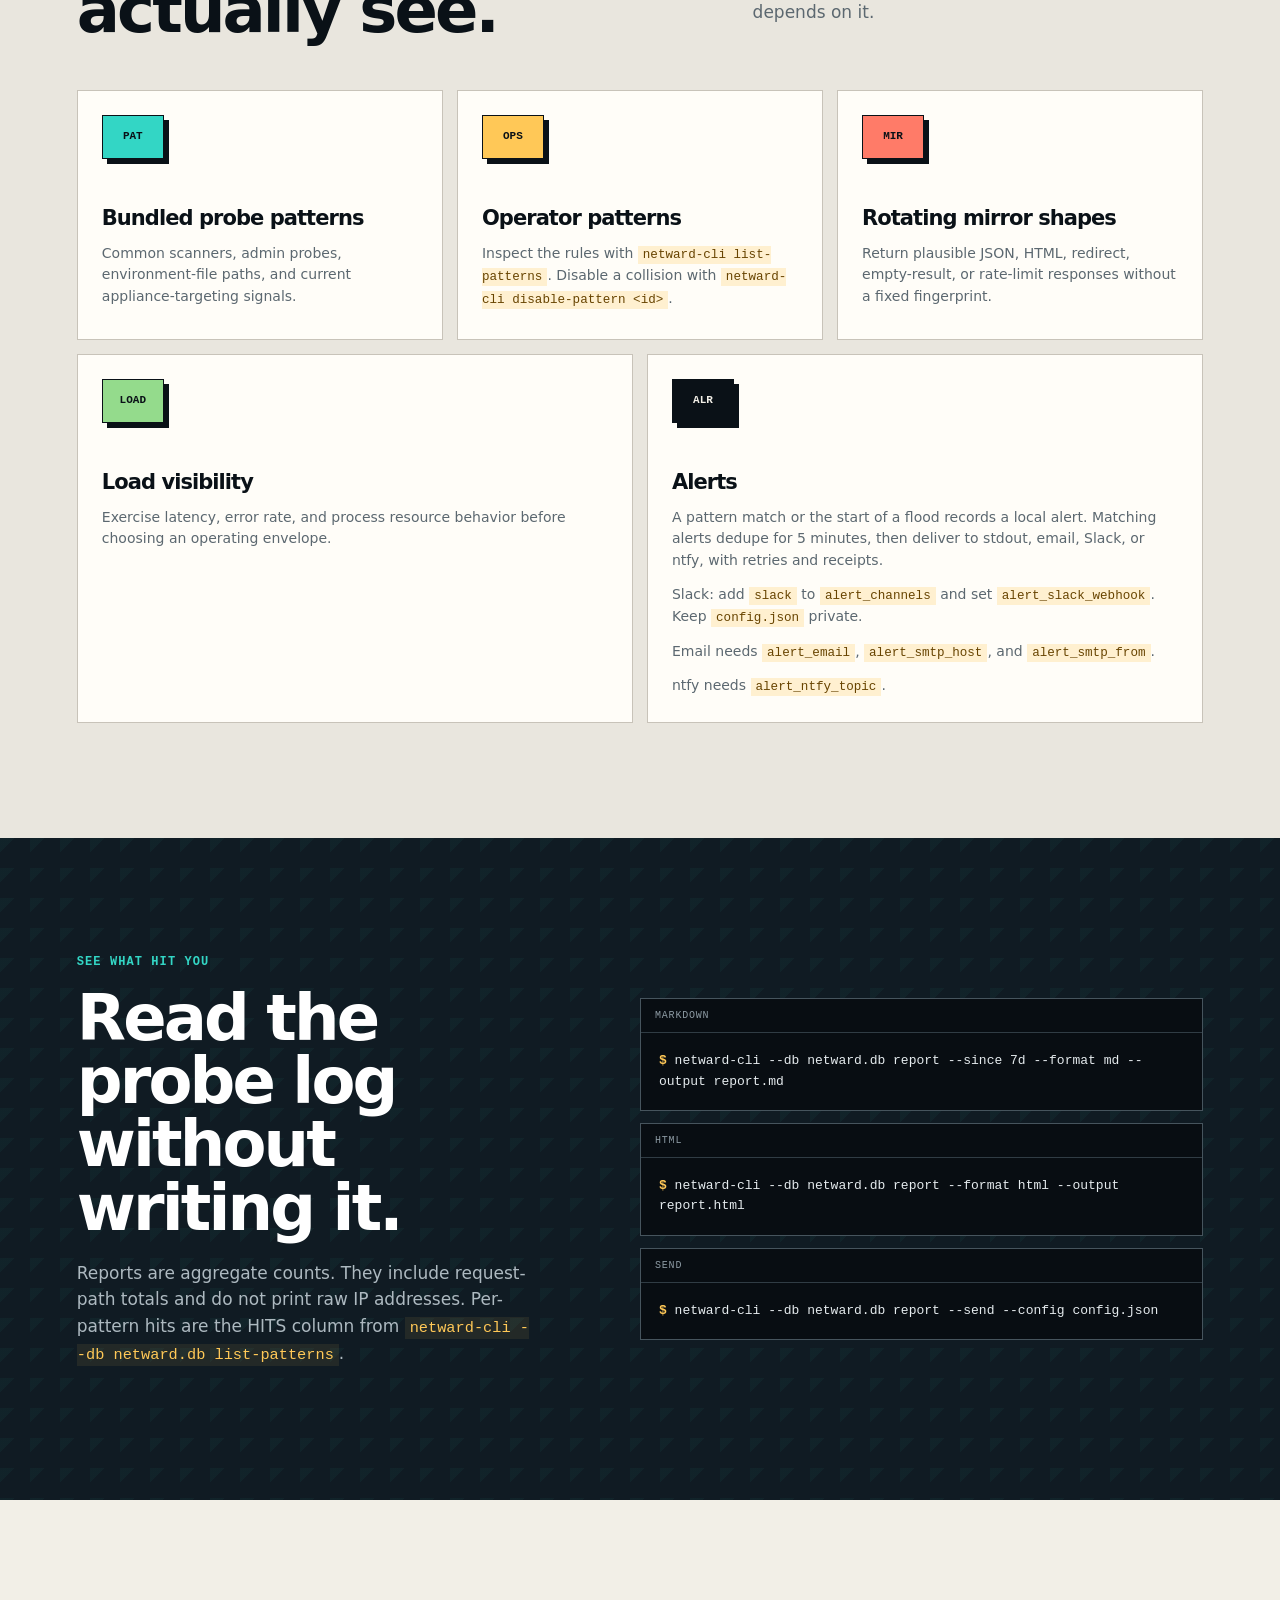
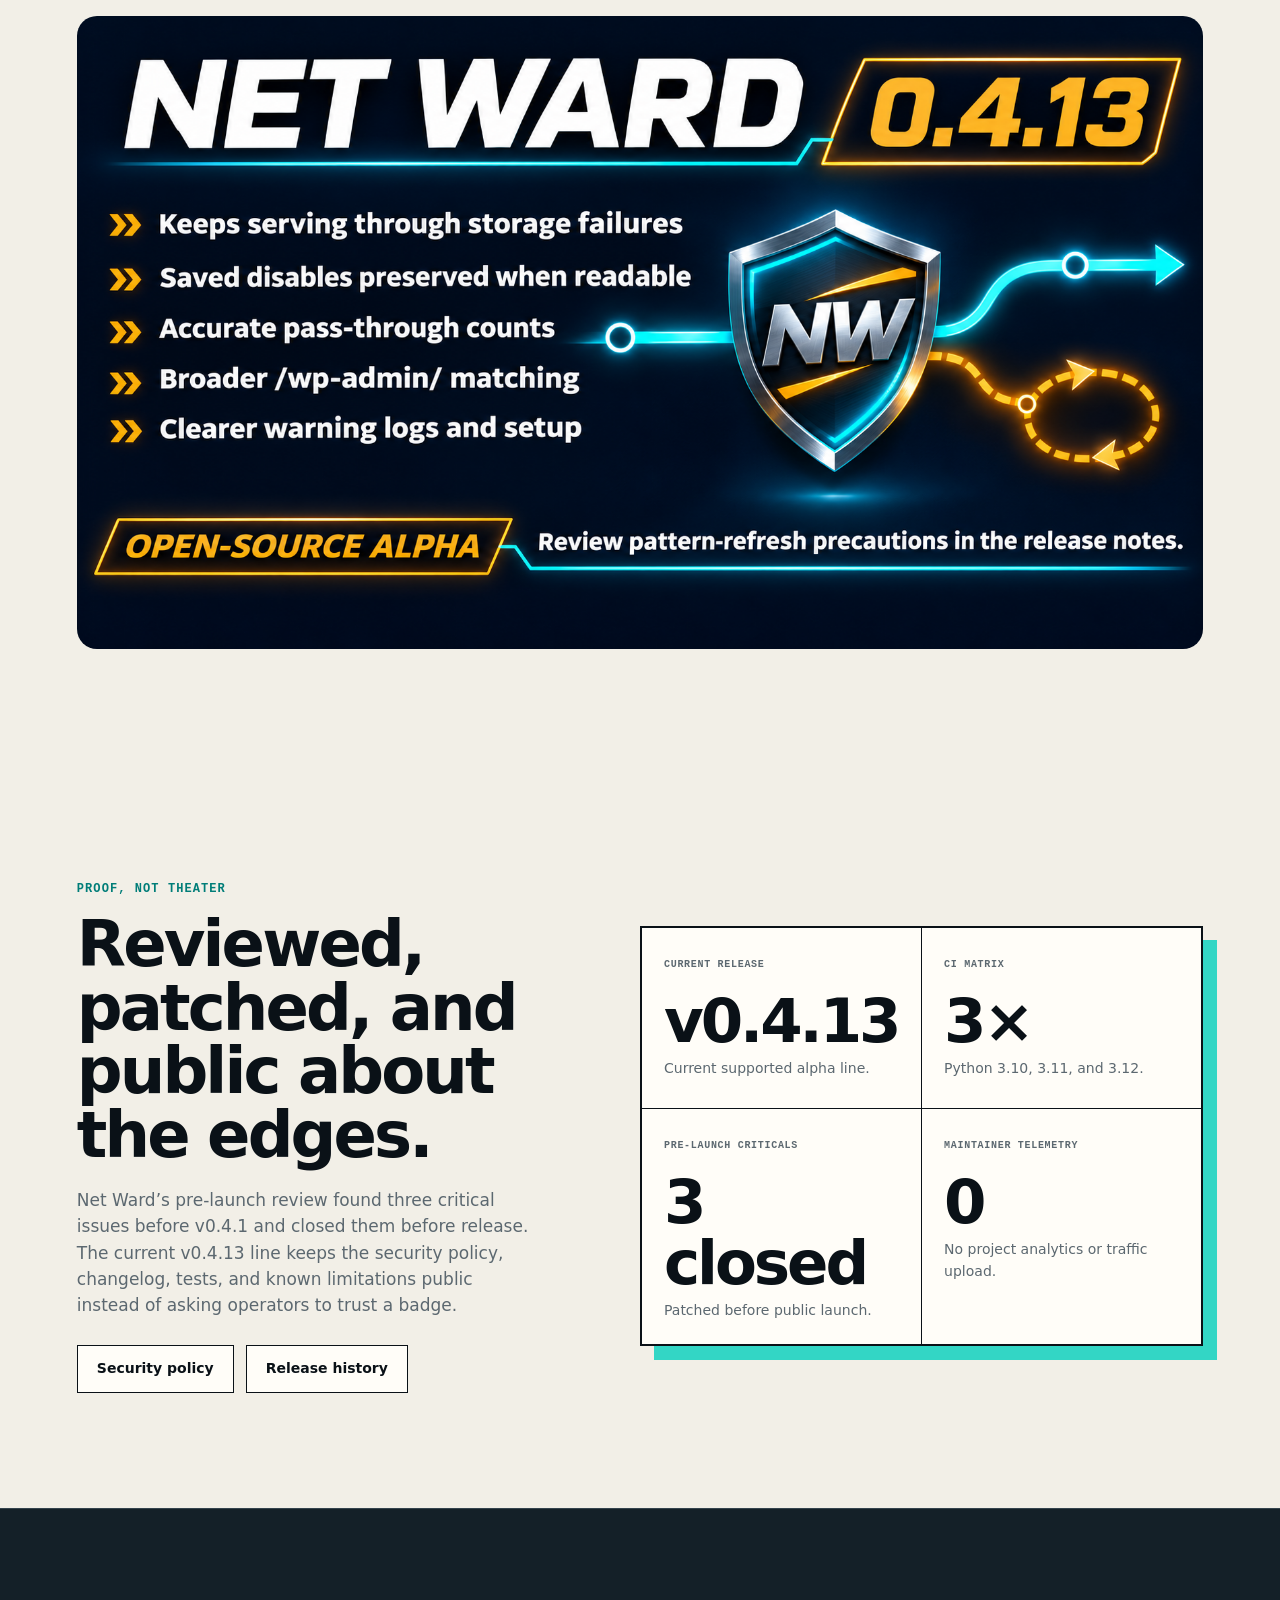
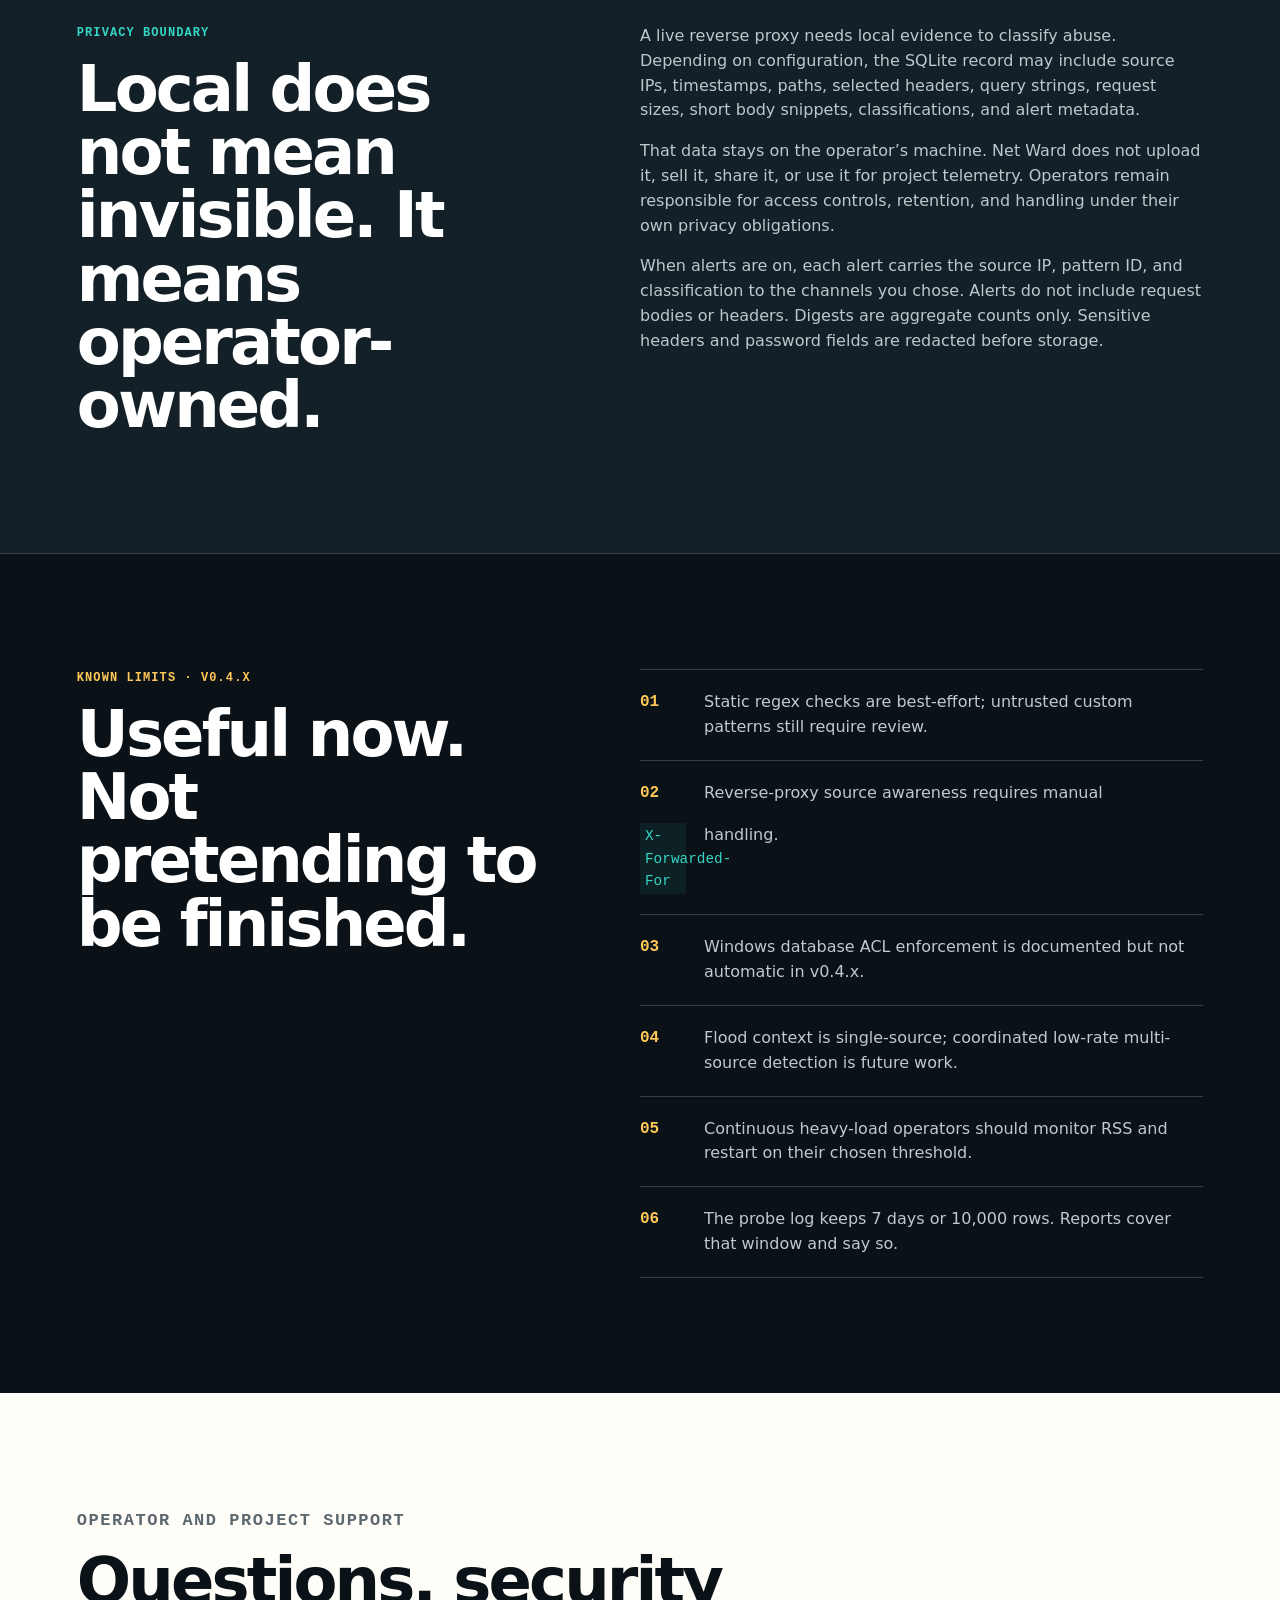
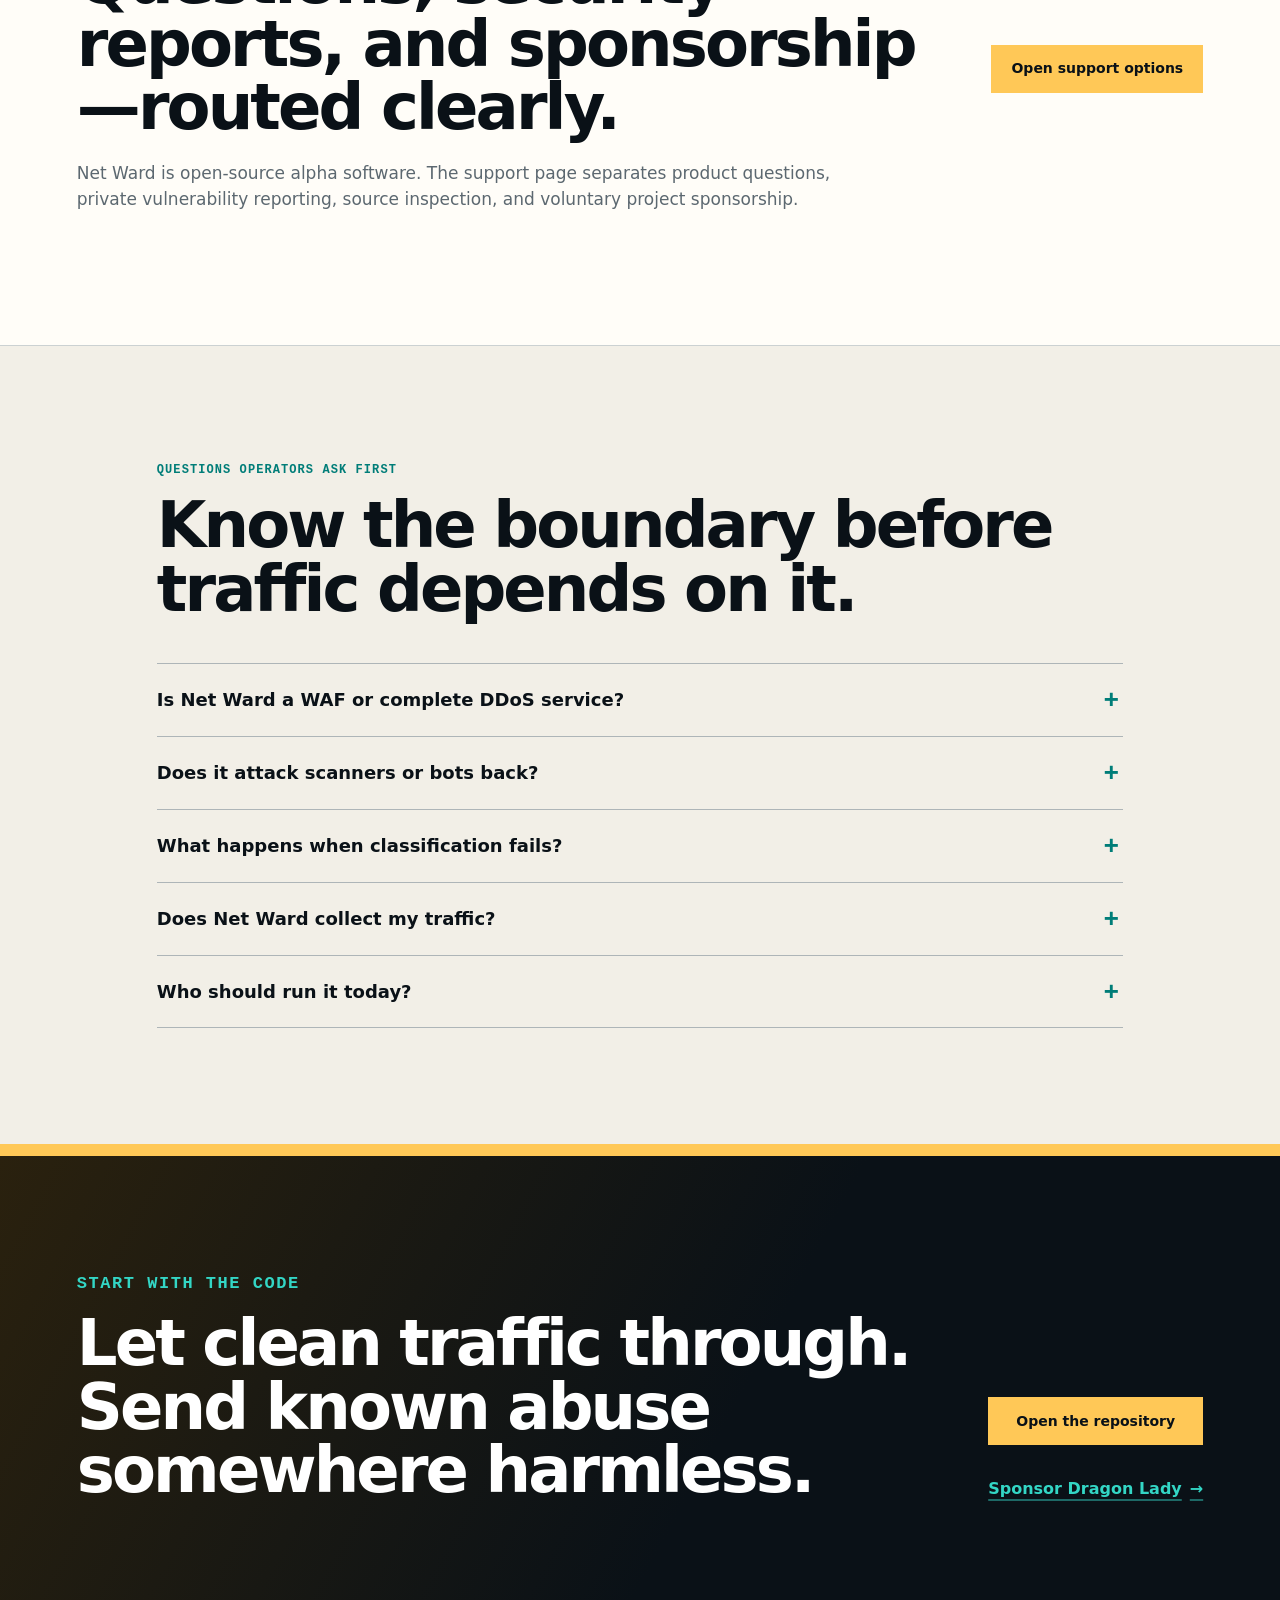
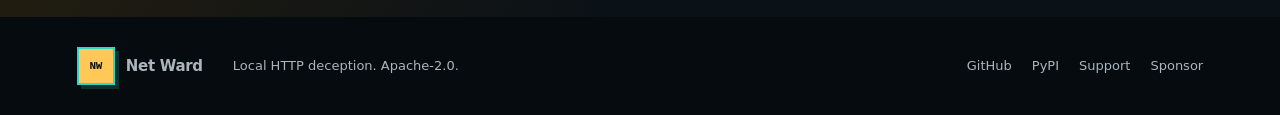
==== commit 56eeeb3a: "Prepare Net Ward 0.4.13 release and fixes placard" ====
--- a/docs/index.html
+++ b/docs/index.html
@@ -9,14 +9,14 @@
   <meta property="og:url" content="https://dragon-lady.github.io/netward-standalone/">
   <meta property="og:title" content="Net Ward | Make bad traffic take the long way">
   <meta property="og:description" content="Local bot and probe deflection for small HTTP services. User-space, fail-open, and built without retaliation.">
-  <meta property="og:image" content="https://dragon-lady.github.io/netward-standalone/og-net-ward-0.4.10.png">
-  <meta property="og:image:width" content="1734">
-  <meta property="og:image:height" content="907">
-  <meta property="og:image:alt" content="Net Ward v0.4.10 maintenance release: cleaner fixtures, verified packages, 384 tests passed. Diagram routes HTTP requests through Net Ward to an upstream service or a decoy.">
+  <meta property="og:image" content="https://dragon-lady.github.io/netward-standalone/og-net-ward-0.4.13.png">
+  <meta property="og:image:width" content="1672">
+  <meta property="og:image:height" content="941">
+  <meta property="og:image:alt" content="Net Ward 0.4.13 reliability fixes: keep serving through storage failures, preserve readable saved disables, correct pass-through counts, broaden WordPress admin matching, and improve warning logs and setup. Open-source alpha; review pattern-refresh precautions.">
   <meta name="twitter:card" content="summary_large_image">
   <meta name="twitter:title" content="Net Ward | Local bot and probe deflection">
   <meta name="twitter:description" content="Let clean traffic through. Send known abuse somewhere harmless.">
-  <meta name="twitter:image" content="https://dragon-lady.github.io/netward-standalone/og-net-ward-0.4.10.png">
+  <meta name="twitter:image" content="https://dragon-lady.github.io/netward-standalone/og-net-ward-0.4.13.png">
   <link rel="canonical" href="https://dragon-lady.github.io/netward-standalone/">
   <link rel="icon" href="favicon.svg" type="image/svg+xml">
   <link rel="stylesheet" href="styles.css">
@@ -44,7 +44,7 @@
   <main id="main">
     <section class="hero" id="top" aria-labelledby="hero-title">
       <div class="hero-copy">
-        <p class="eyebrow"><span class="live-dot" aria-hidden="true"></span> Open-source alpha · v0.4.12</p>
+        <p class="eyebrow"><span class="live-dot" aria-hidden="true"></span> Open-source alpha · v0.4.13</p>
         <h1 id="hero-title">Make bad traffic<br><span>take the long way.</span></h1>
         <p class="hero-subtitle">A local deception layer for small HTTP services.</p>
         <p class="hero-text">
@@ -164,7 +164,7 @@
       <div class="code-stack">
         <div class="code-card">
           <span>Install</span>
-          <pre><code><b>$</b> python -m pip install --upgrade "netward&gt;=0.4.12"</code></pre>
+          <pre><code><b>$</b> python -m pip install --upgrade "netward&gt;=0.4.13"</code></pre>
         </div>
         <div class="code-card">
           <span>Configure</span>
@@ -248,13 +248,21 @@
       </div>
     </section>
 
+    <section class="section" aria-label="Net Ward 0.4.13 release fixes">
+      <a href="https://github.com/Dragon-Lady/netward-standalone/releases/tag/v0.4.13">
+        <img src="og-net-ward-0.4.13.png" width="1672" height="941"
+             style="display:block;width:100%;height:auto;border-radius:20px" loading="lazy"
+             alt="Net Ward 0.4.13 reliability fixes: keep serving through storage failures, preserve readable saved disables, correct pass-through counts, broaden WordPress admin matching, and improve warning logs and setup. Open-source alpha; review pattern-refresh precautions.">
+      </a>
+    </section>
+
     <section class="section proof" id="proof">
       <div class="proof-copy">
         <p class="section-kicker">Proof, not theater</p>
         <h2>Reviewed, patched, and public about the edges.</h2>
         <p>
           Net Ward’s pre-launch review found three critical issues before v0.4.1 and closed
-          them before release. The current v0.4.12 line keeps the security policy, changelog,
+          them before release. The current v0.4.13 line keeps the security policy, changelog,
           tests, and known limitations public instead of asking operators to trust a badge.
         </p>
         <div class="proof-actions">
@@ -263,7 +271,7 @@
         </div>
       </div>
       <div class="metric-grid" aria-label="Release evidence">
-        <article><span>Current release</span><strong>v0.4.12</strong><p>Current supported alpha line.</p></article>
+        <article><span>Current release</span><strong>v0.4.13</strong><p>Current supported alpha line.</p></article>
         <article><span>CI matrix</span><strong>3×</strong><p>Python 3.10, 3.11, and 3.12.</p></article>
         <article><span>Pre-launch criticals</span><strong>3 closed</strong><p>Patched before public launch.</p></article>
         <article><span>Maintainer telemetry</span><strong>0</strong><p>No project analytics or traffic upload.</p></article>
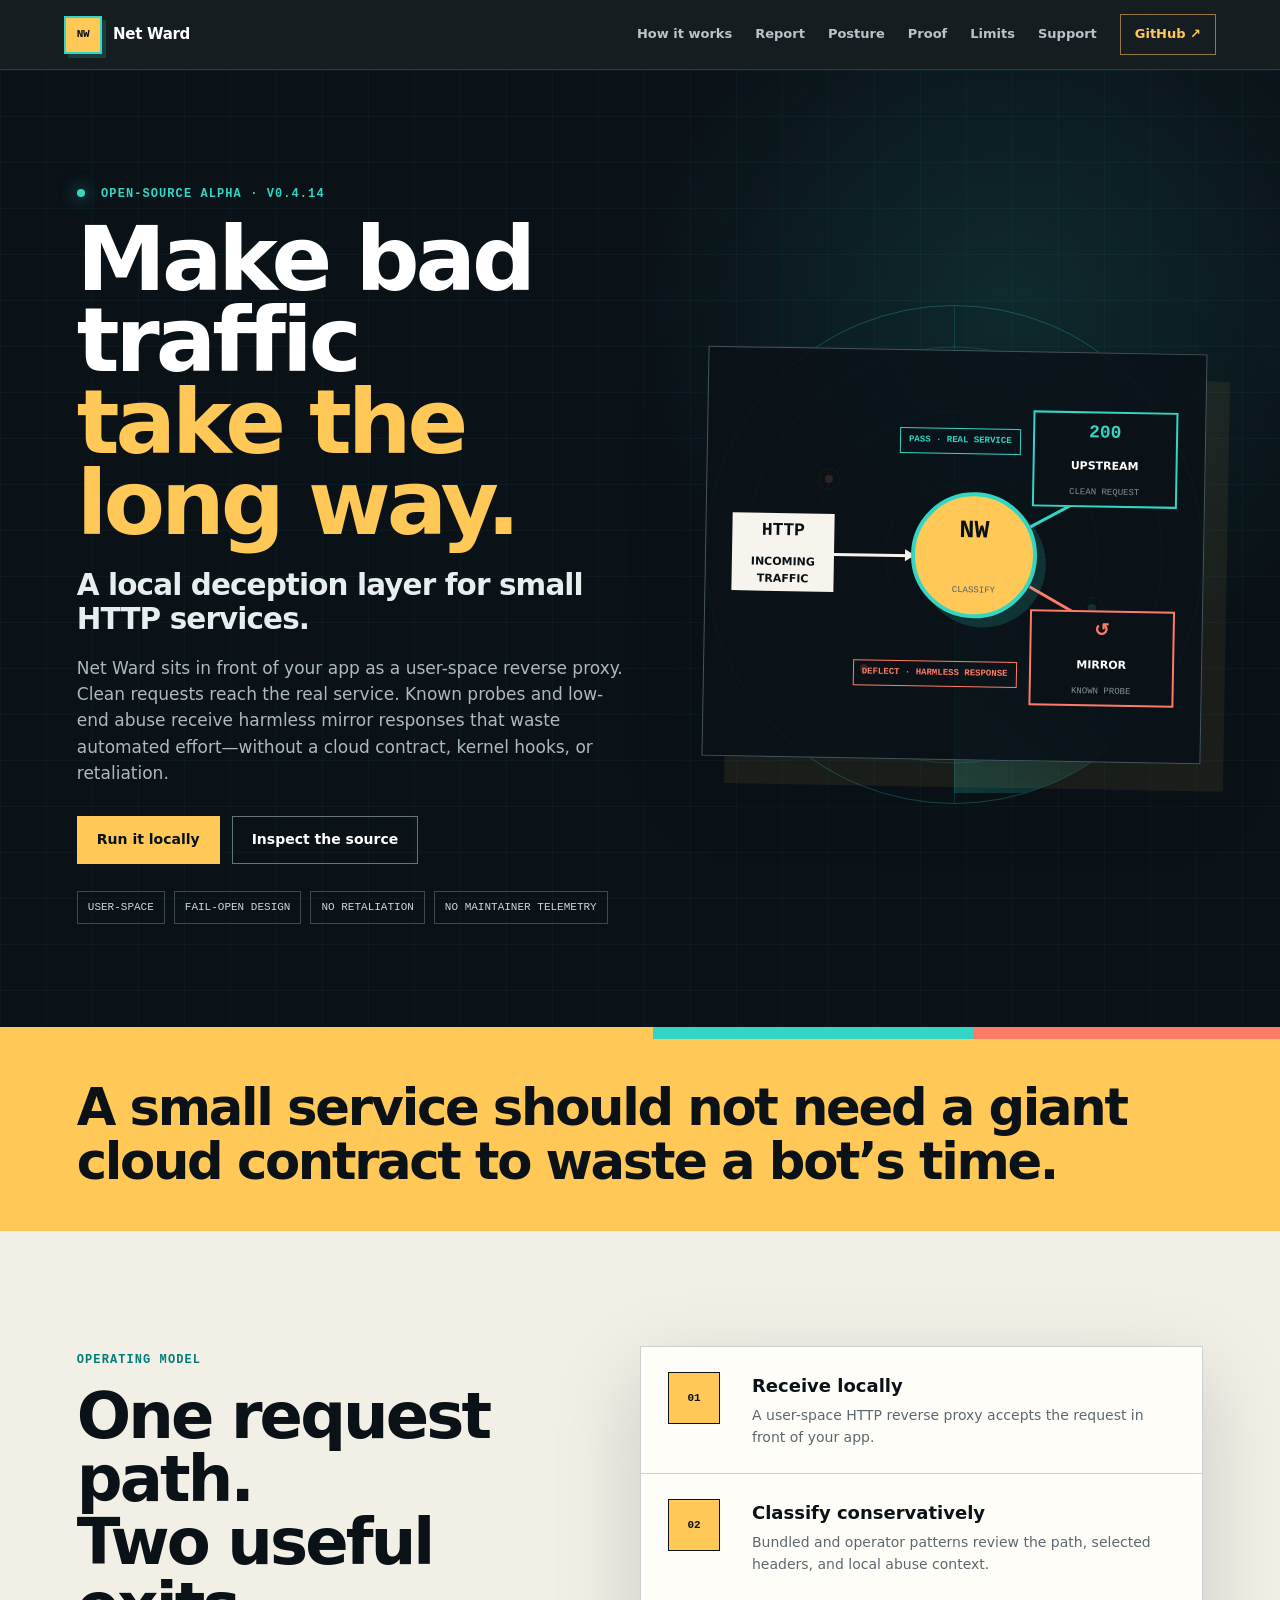
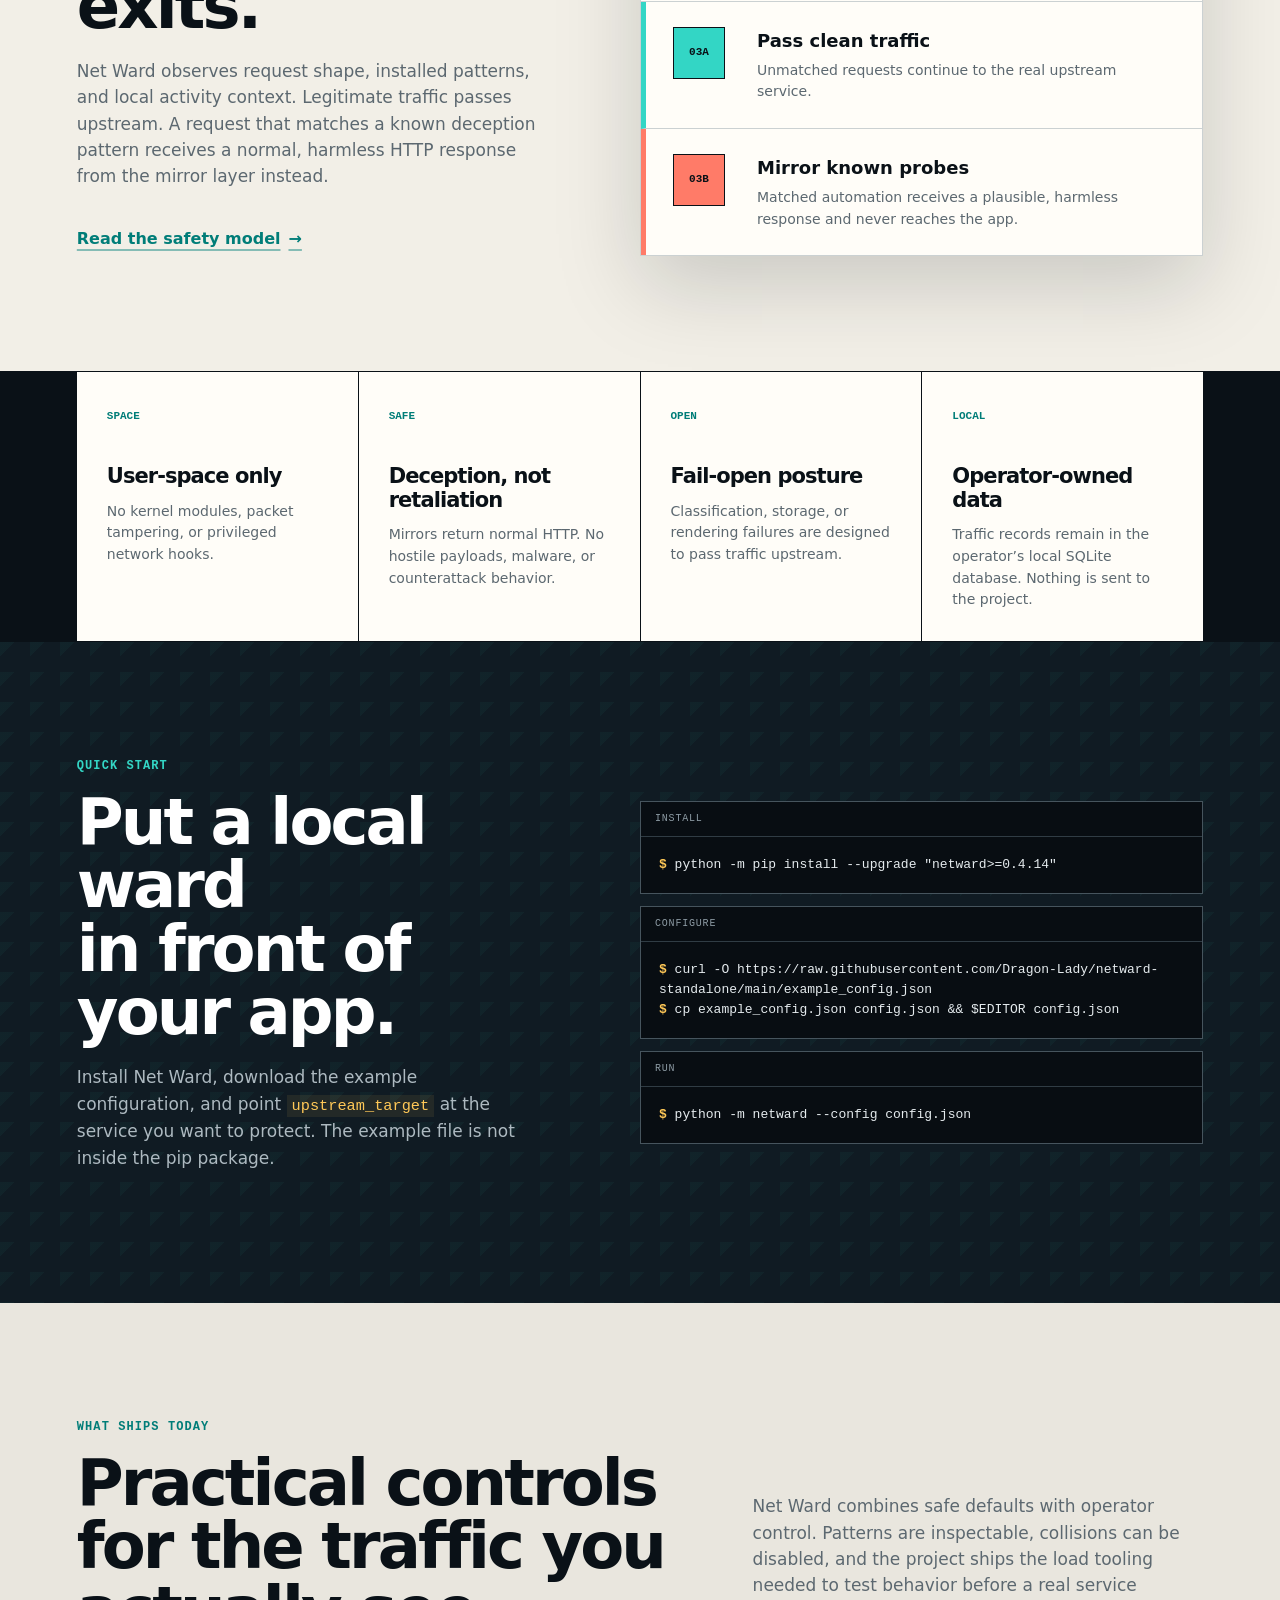
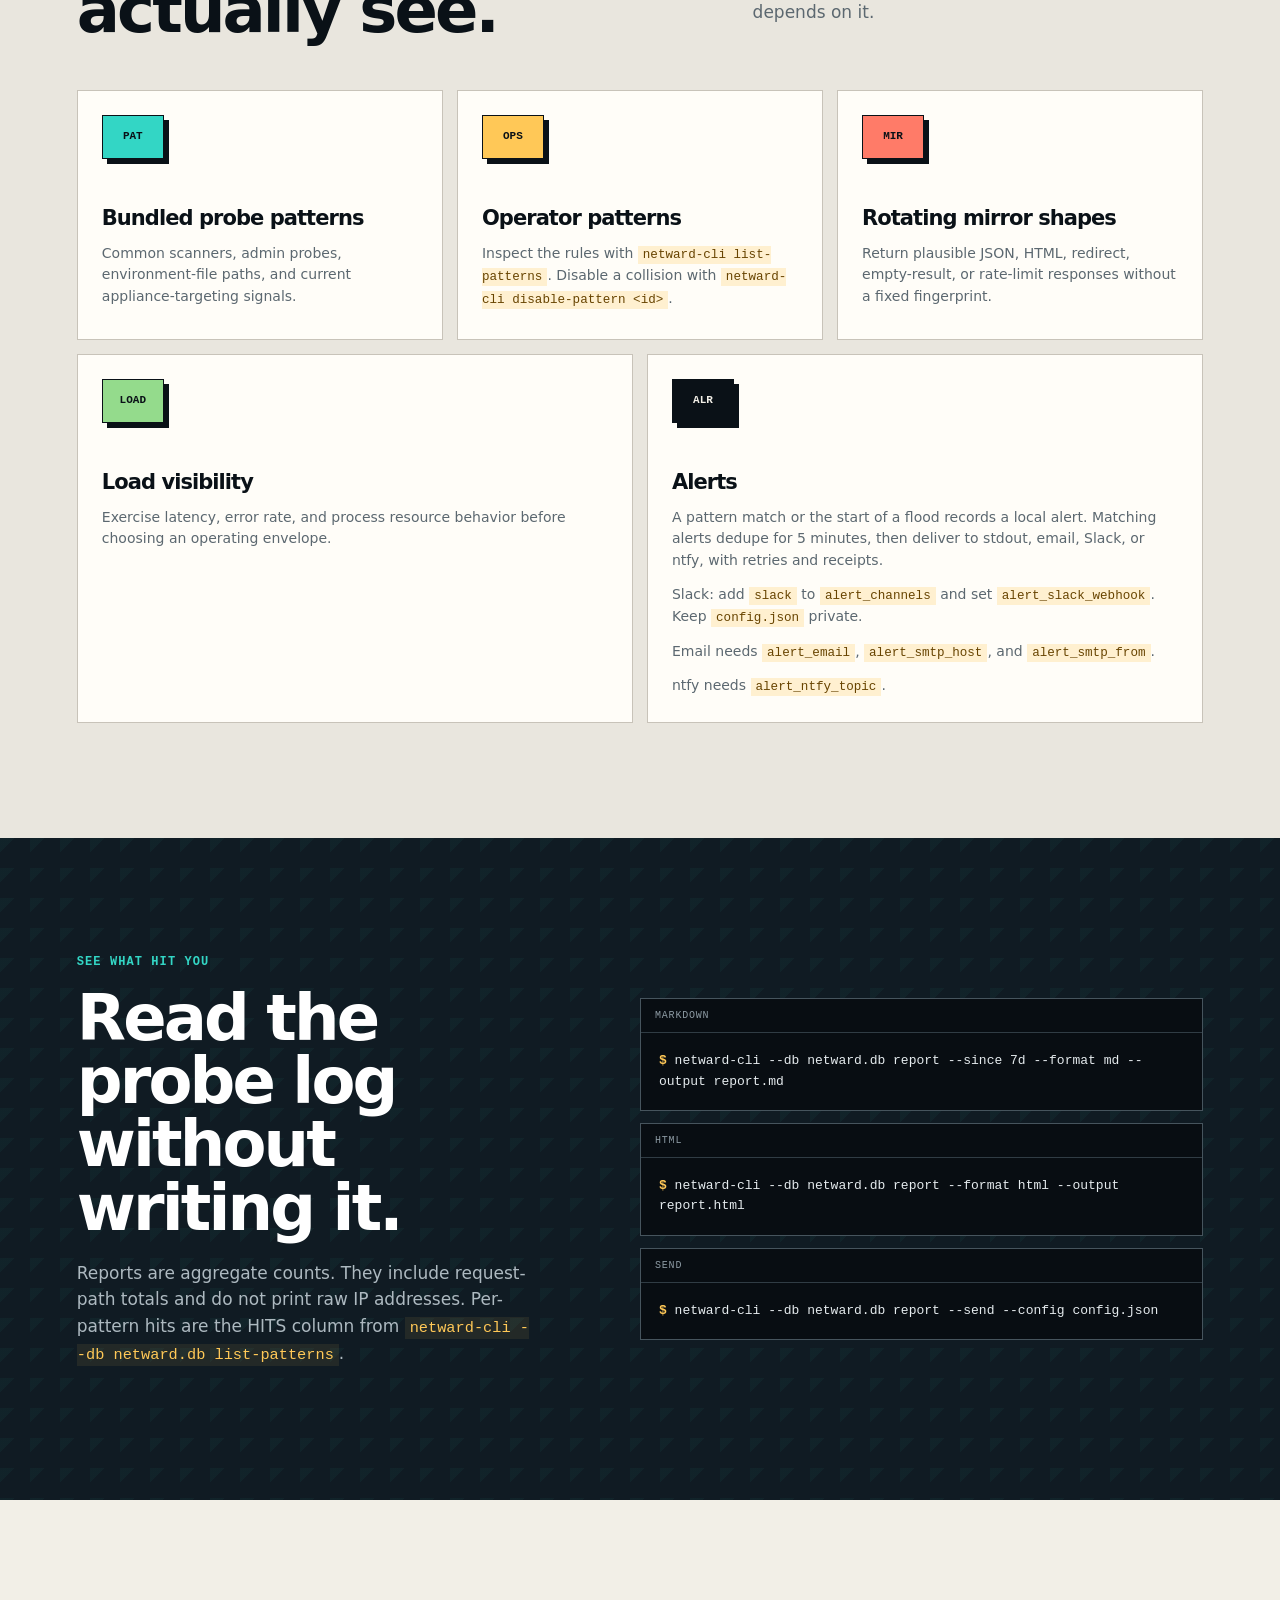
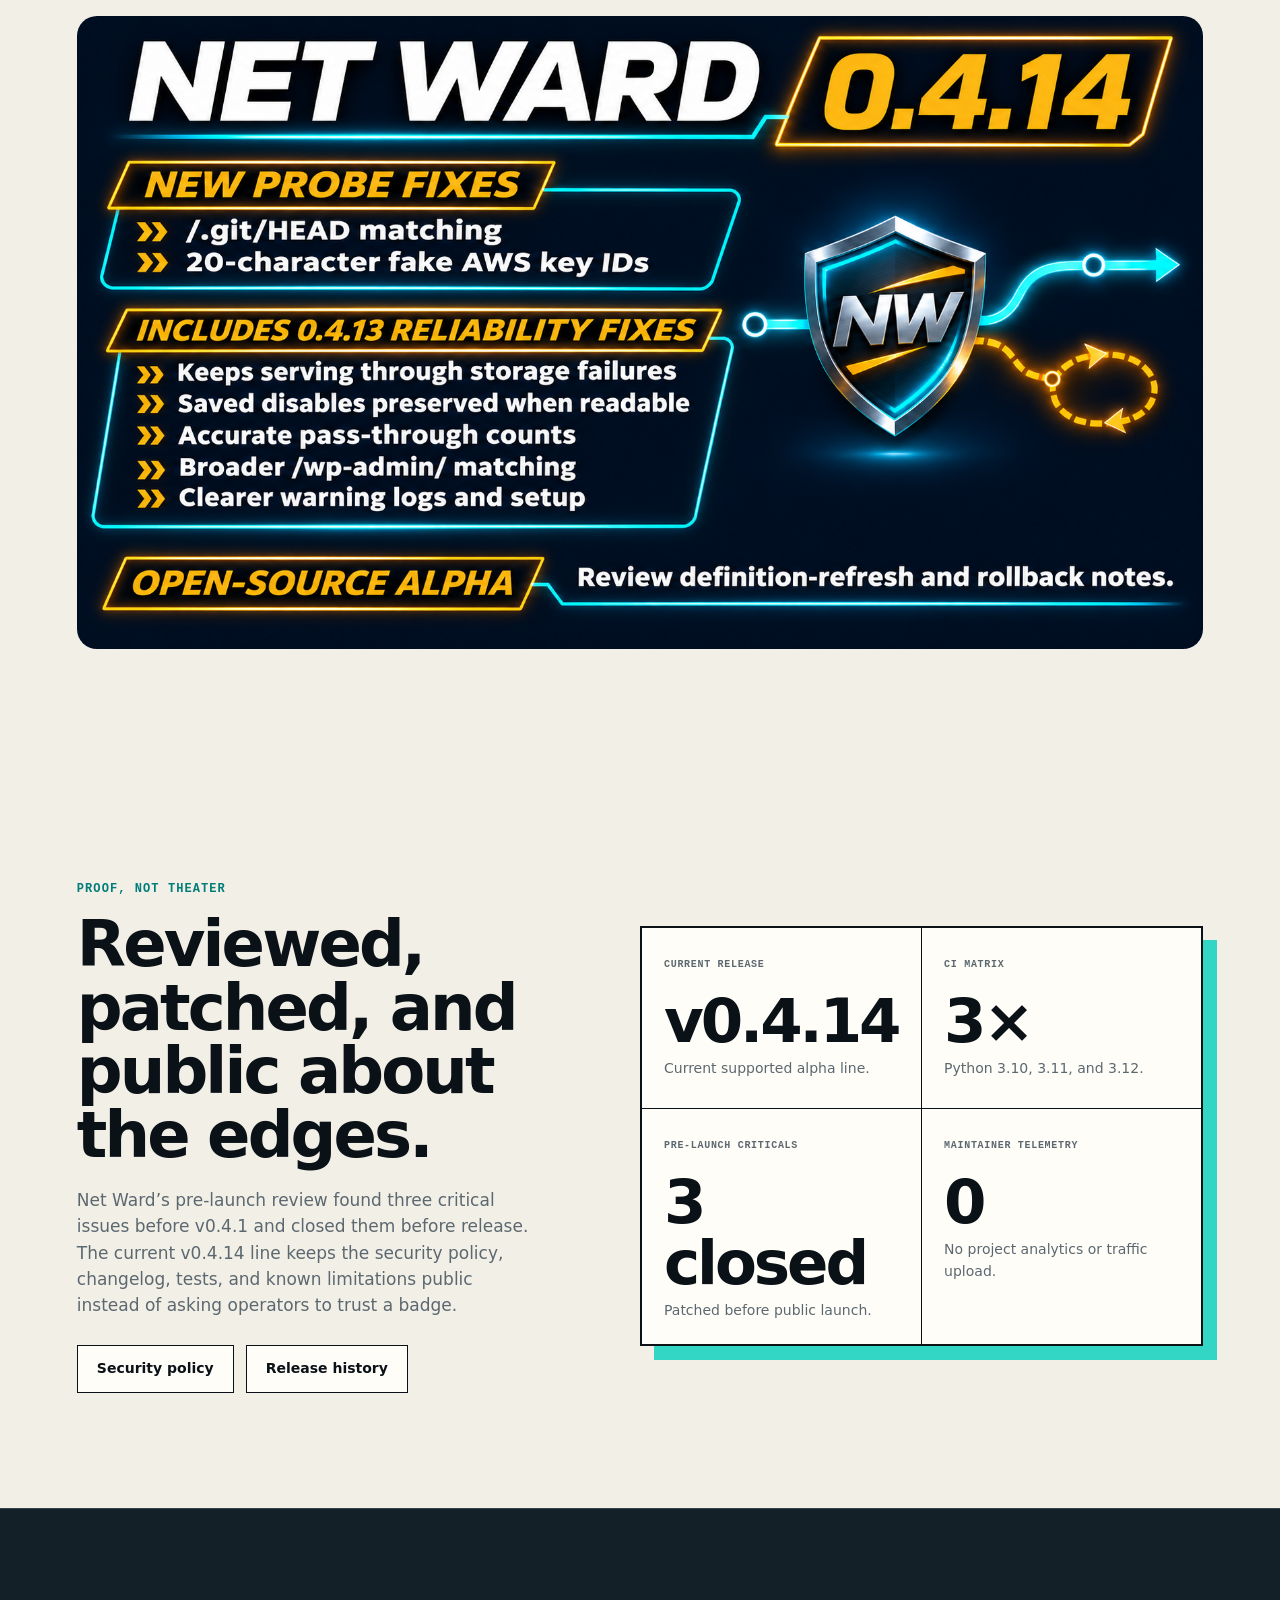
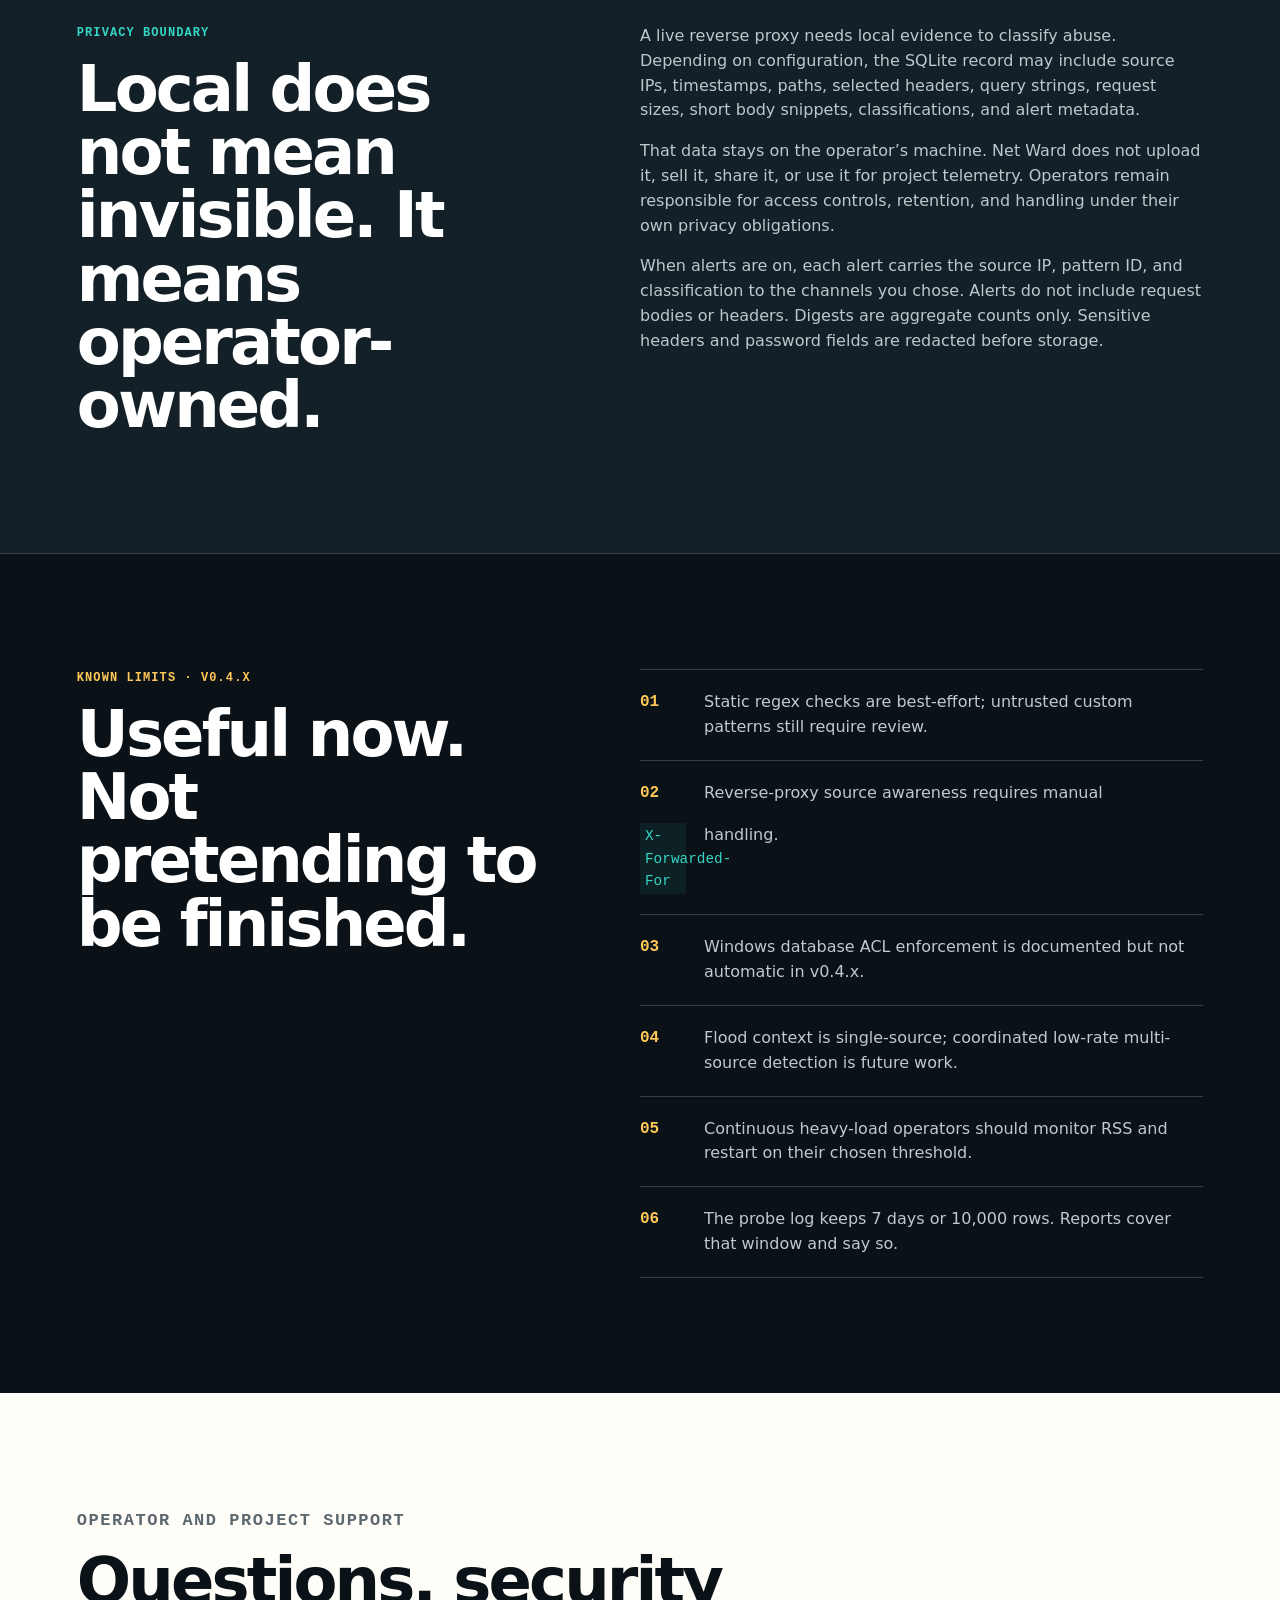
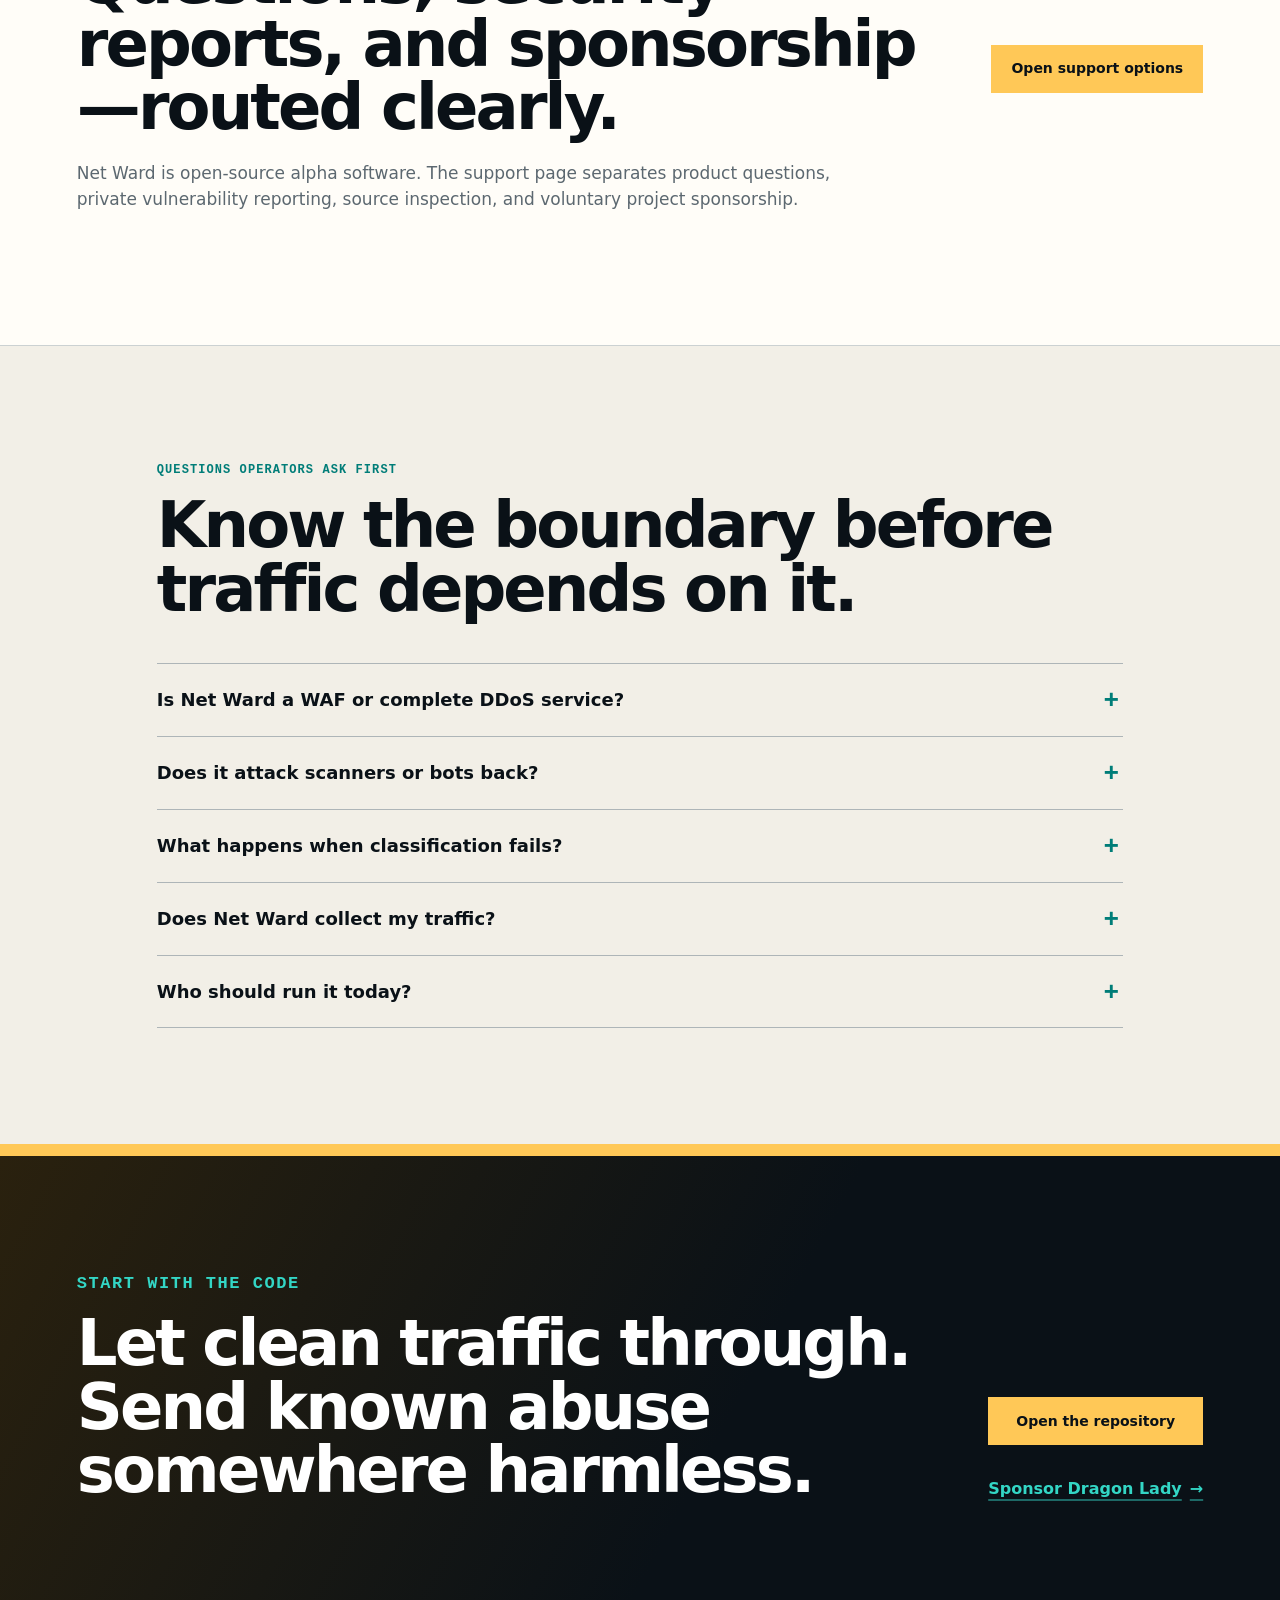
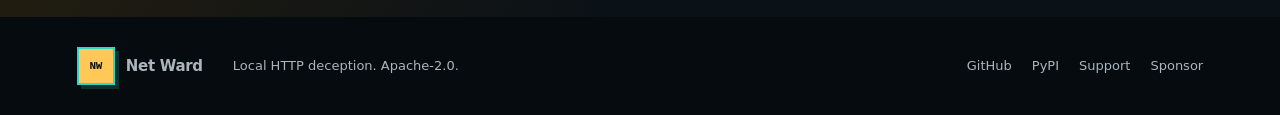
==== commit f326f595: "Fix Git HEAD matching and AWS decoy IDs for Net Ward 0.4.14" ====
--- a/docs/index.html
+++ b/docs/index.html
@@ -9,14 +9,14 @@
   <meta property="og:url" content="https://dragon-lady.github.io/netward-standalone/">
   <meta property="og:title" content="Net Ward | Make bad traffic take the long way">
   <meta property="og:description" content="Local bot and probe deflection for small HTTP services. User-space, fail-open, and built without retaliation.">
-  <meta property="og:image" content="https://dragon-lady.github.io/netward-standalone/og-net-ward-0.4.13.png">
+  <meta property="og:image" content="https://dragon-lady.github.io/netward-standalone/og-net-ward-0.4.14.png">
   <meta property="og:image:width" content="1672">
   <meta property="og:image:height" content="941">
-  <meta property="og:image:alt" content="Net Ward 0.4.13 reliability fixes: keep serving through storage failures, preserve readable saved disables, correct pass-through counts, broaden WordPress admin matching, and improve warning logs and setup. Open-source alpha; review pattern-refresh precautions.">
+  <meta property="og:image:alt" content="Net Ward 0.4.14: corrected /.git/HEAD matching and 20-character fake AWS key IDs. Includes 0.4.13 reliability fixes for storage failures, readable saved disables, pass-through counts, WordPress matching, warnings and setup. Open-source alpha; review definition-refresh and rollback notes.">
   <meta name="twitter:card" content="summary_large_image">
   <meta name="twitter:title" content="Net Ward | Local bot and probe deflection">
   <meta name="twitter:description" content="Let clean traffic through. Send known abuse somewhere harmless.">
-  <meta name="twitter:image" content="https://dragon-lady.github.io/netward-standalone/og-net-ward-0.4.13.png">
+  <meta name="twitter:image" content="https://dragon-lady.github.io/netward-standalone/og-net-ward-0.4.14.png">
   <link rel="canonical" href="https://dragon-lady.github.io/netward-standalone/">
   <link rel="icon" href="favicon.svg" type="image/svg+xml">
   <link rel="stylesheet" href="styles.css">
@@ -44,7 +44,7 @@
   <main id="main">
     <section class="hero" id="top" aria-labelledby="hero-title">
       <div class="hero-copy">
-        <p class="eyebrow"><span class="live-dot" aria-hidden="true"></span> Open-source alpha · v0.4.13</p>
+        <p class="eyebrow"><span class="live-dot" aria-hidden="true"></span> Open-source alpha · v0.4.14</p>
         <h1 id="hero-title">Make bad traffic<br><span>take the long way.</span></h1>
         <p class="hero-subtitle">A local deception layer for small HTTP services.</p>
         <p class="hero-text">
@@ -164,7 +164,7 @@
       <div class="code-stack">
         <div class="code-card">
           <span>Install</span>
-          <pre><code><b>$</b> python -m pip install --upgrade "netward&gt;=0.4.13"</code></pre>
+          <pre><code><b>$</b> python -m pip install --upgrade "netward&gt;=0.4.14"</code></pre>
         </div>
         <div class="code-card">
           <span>Configure</span>
@@ -248,11 +248,11 @@
       </div>
     </section>
 
-    <section class="section" aria-label="Net Ward 0.4.13 release fixes">
-      <a href="https://github.com/Dragon-Lady/netward-standalone/releases/tag/v0.4.13">
-        <img src="og-net-ward-0.4.13.png" width="1672" height="941"
+    <section class="section" aria-label="Net Ward 0.4.14 probe and reliability fixes">
+      <a href="https://github.com/Dragon-Lady/netward-standalone/releases/tag/v0.4.14">
+        <img src="og-net-ward-0.4.14.png" width="1672" height="941"
              style="display:block;width:100%;height:auto;border-radius:20px" loading="lazy"
-             alt="Net Ward 0.4.13 reliability fixes: keep serving through storage failures, preserve readable saved disables, correct pass-through counts, broaden WordPress admin matching, and improve warning logs and setup. Open-source alpha; review pattern-refresh precautions.">
+             alt="Net Ward 0.4.14: corrected /.git/HEAD matching and 20-character fake AWS key IDs. Includes 0.4.13 reliability fixes for storage failures, readable saved disables, pass-through counts, WordPress matching, warnings and setup. Open-source alpha; review definition-refresh and rollback notes.">
       </a>
     </section>
 
@@ -262,7 +262,7 @@
         <h2>Reviewed, patched, and public about the edges.</h2>
         <p>
           Net Ward’s pre-launch review found three critical issues before v0.4.1 and closed
-          them before release. The current v0.4.13 line keeps the security policy, changelog,
+          them before release. The current v0.4.14 line keeps the security policy, changelog,
           tests, and known limitations public instead of asking operators to trust a badge.
         </p>
         <div class="proof-actions">
@@ -271,7 +271,7 @@
         </div>
       </div>
       <div class="metric-grid" aria-label="Release evidence">
-        <article><span>Current release</span><strong>v0.4.13</strong><p>Current supported alpha line.</p></article>
+        <article><span>Current release</span><strong>v0.4.14</strong><p>Current supported alpha line.</p></article>
         <article><span>CI matrix</span><strong>3×</strong><p>Python 3.10, 3.11, and 3.12.</p></article>
         <article><span>Pre-launch criticals</span><strong>3 closed</strong><p>Patched before public launch.</p></article>
         <article><span>Maintainer telemetry</span><strong>0</strong><p>No project analytics or traffic upload.</p></article>
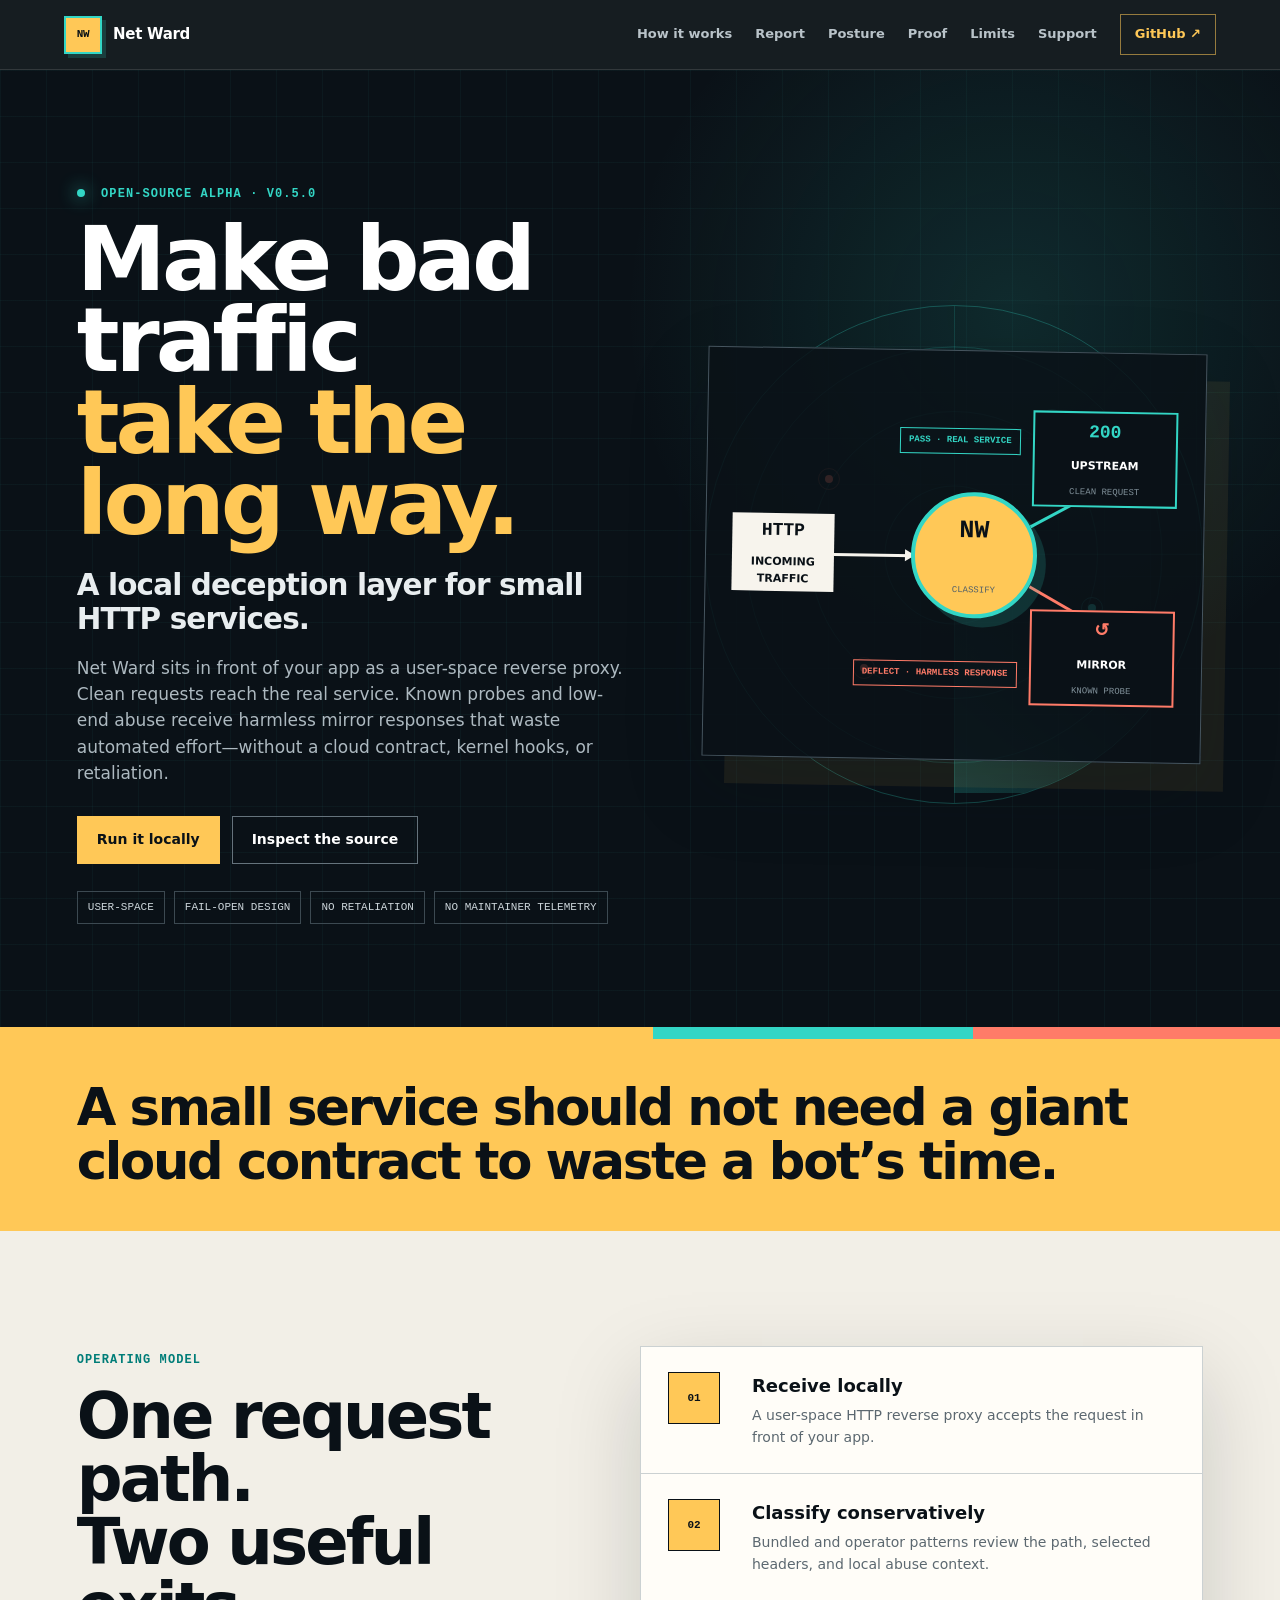
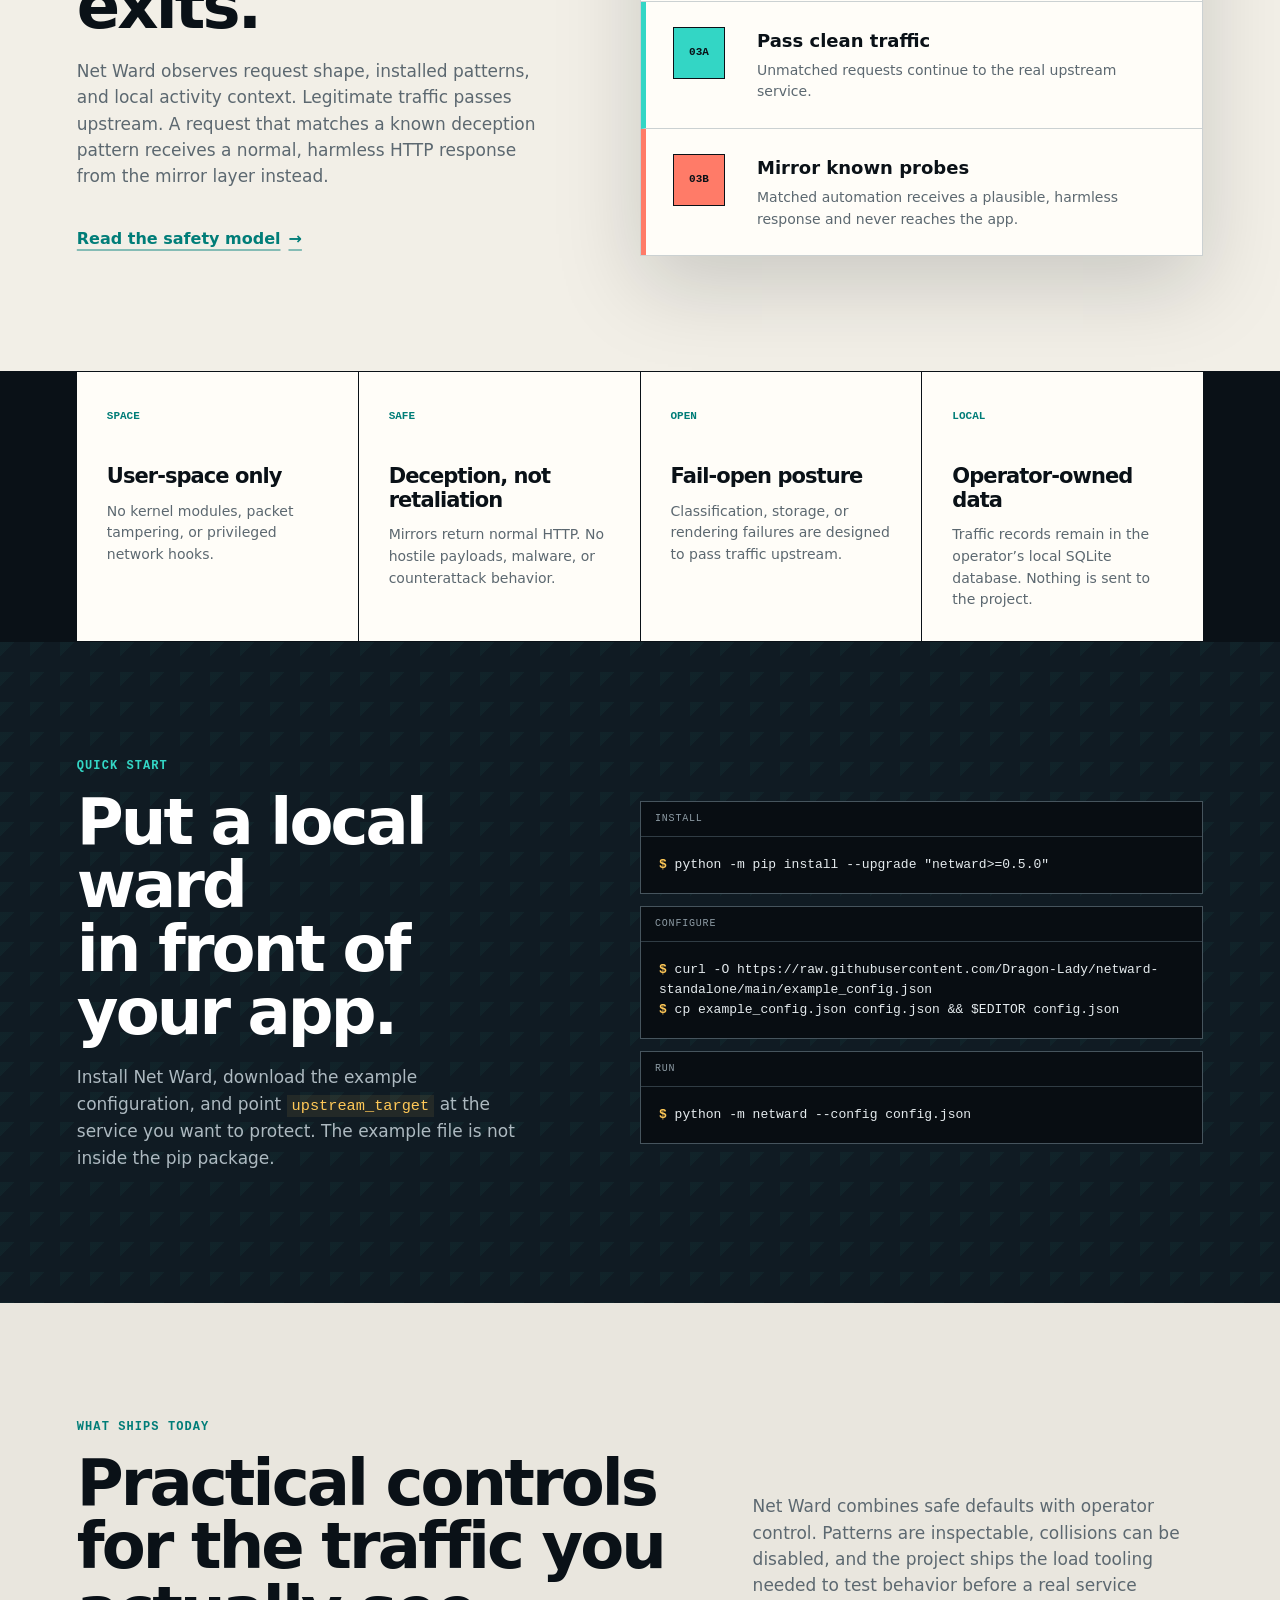
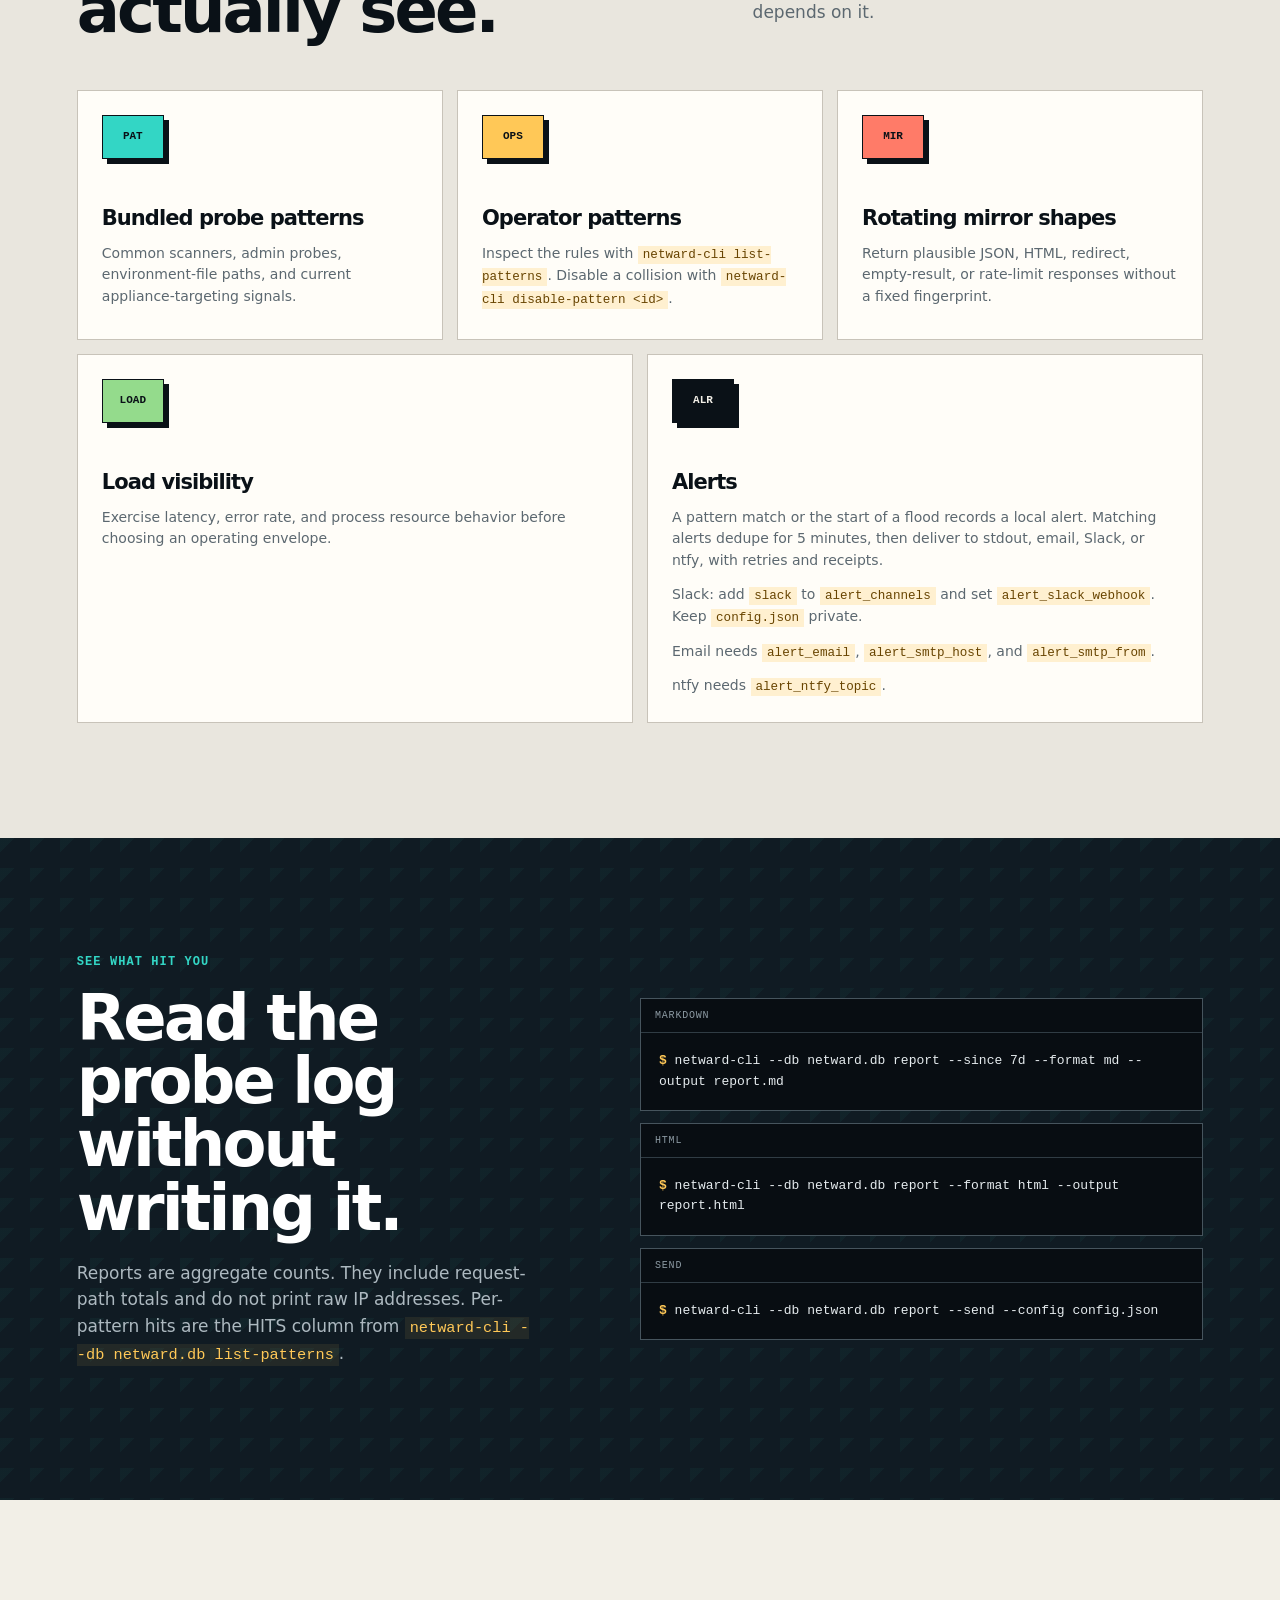
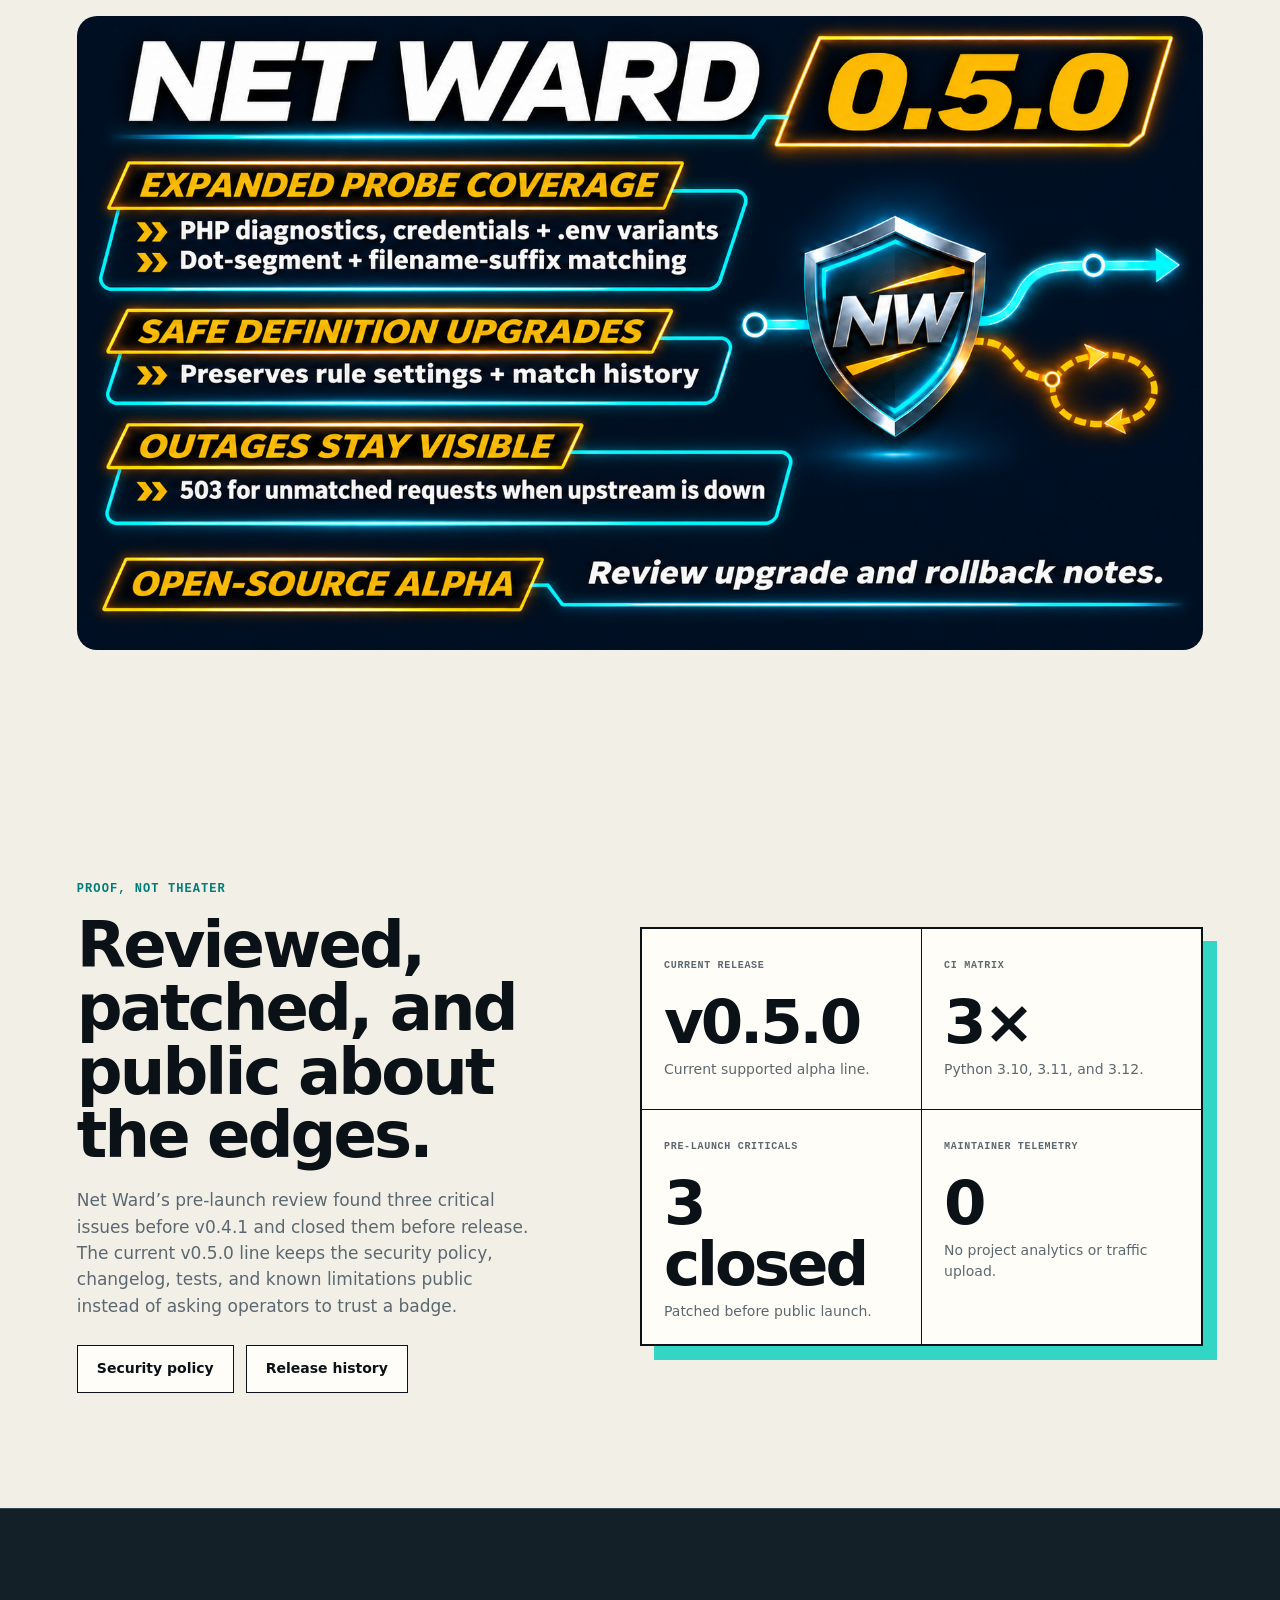
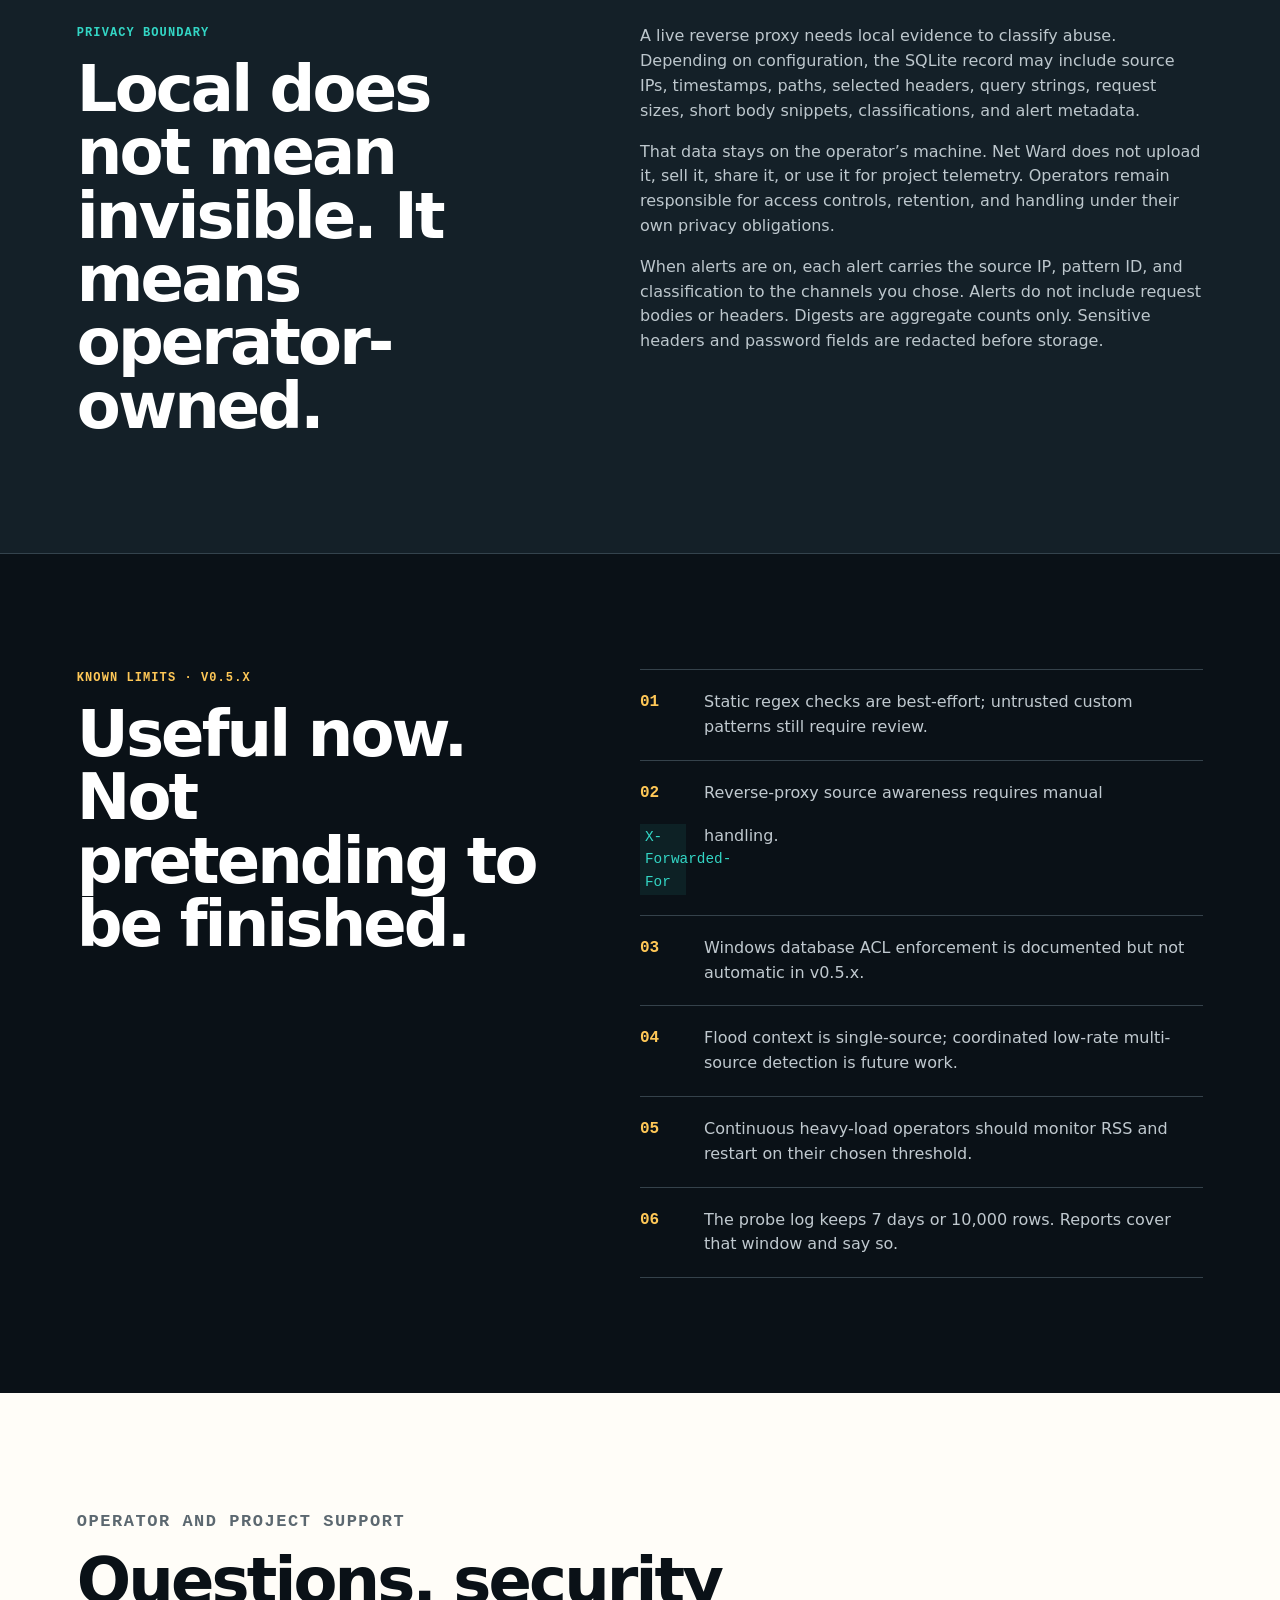
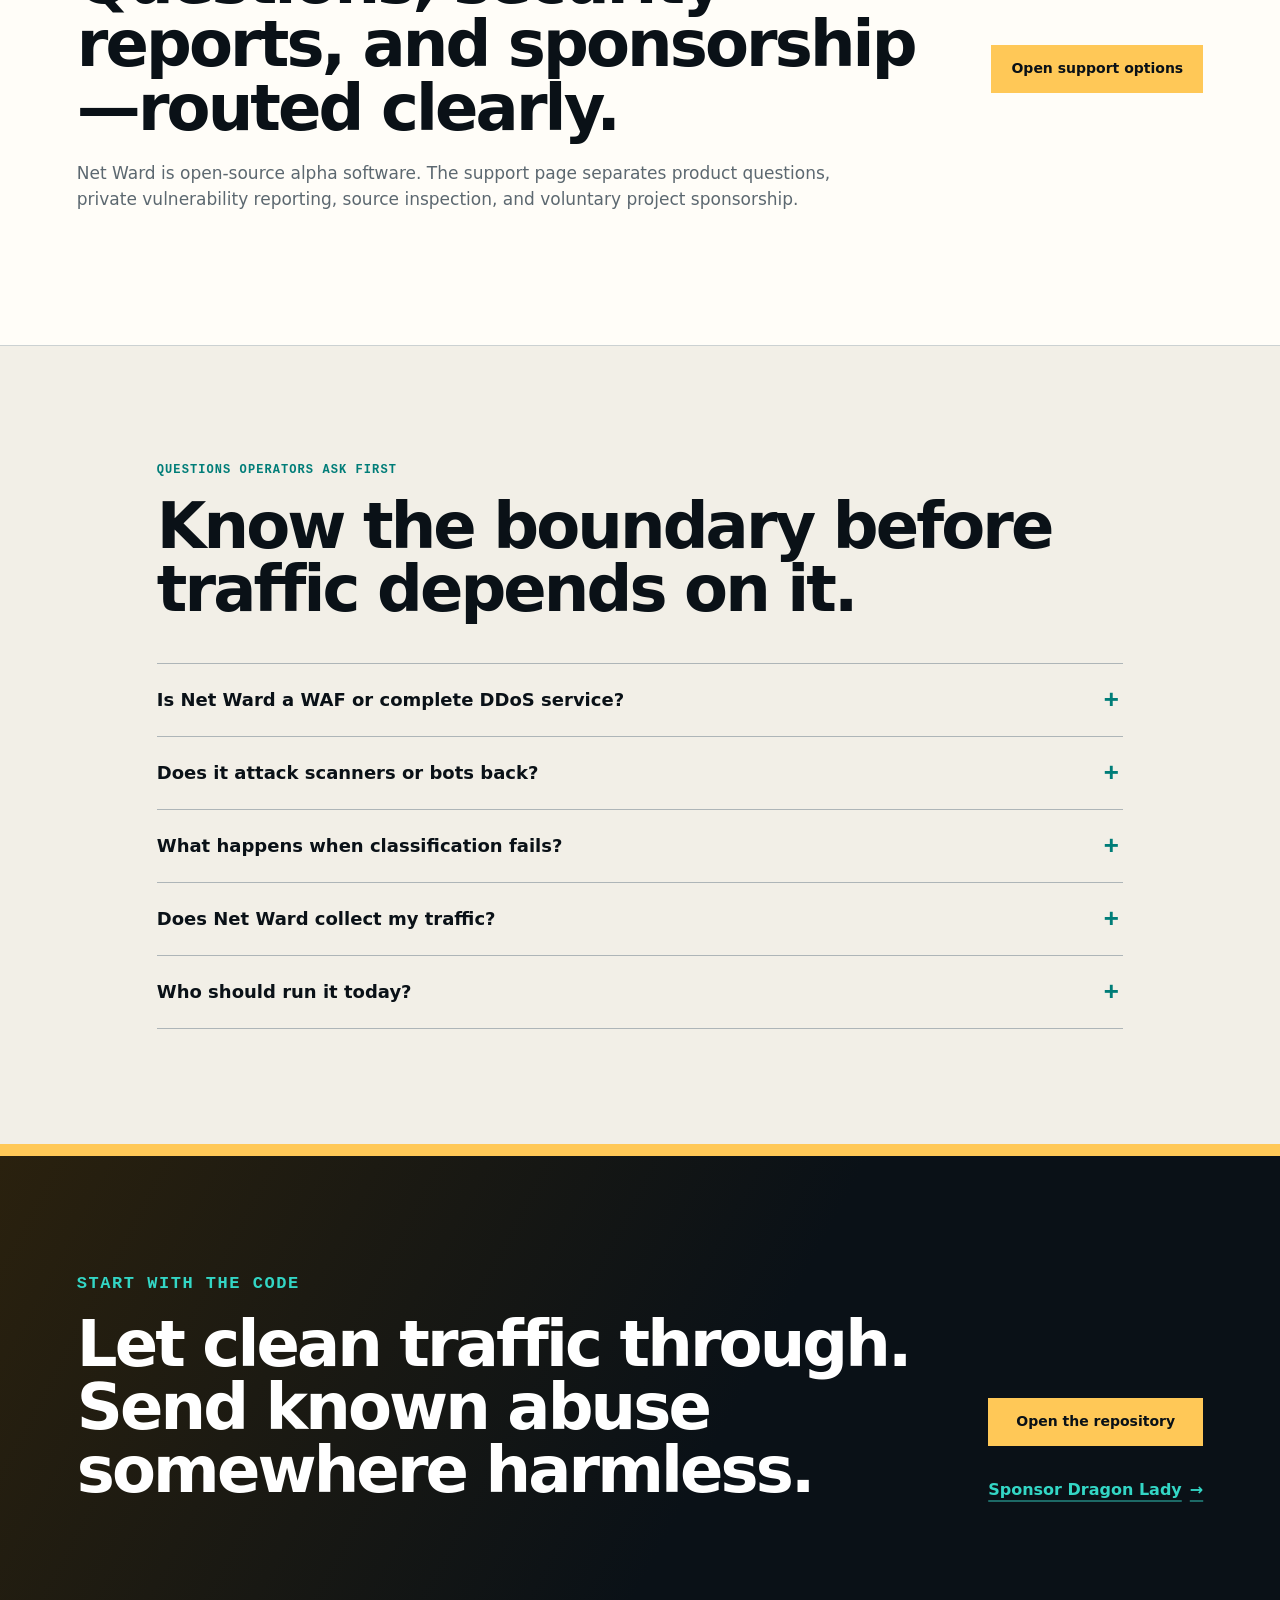
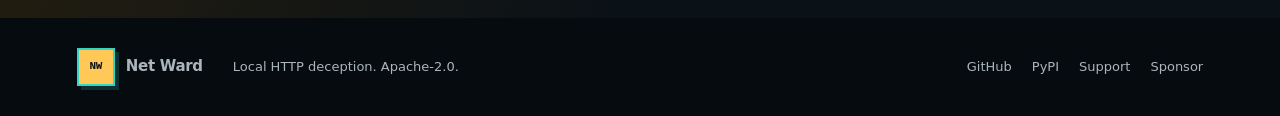
==== commit ae7e98a4: "Release Net Ward 0.5.0 coverage and upgrade safeguards" ====
--- a/docs/index.html
+++ b/docs/index.html
@@ -9,14 +9,14 @@
   <meta property="og:url" content="https://dragon-lady.github.io/netward-standalone/">
   <meta property="og:title" content="Net Ward | Make bad traffic take the long way">
   <meta property="og:description" content="Local bot and probe deflection for small HTTP services. User-space, fail-open, and built without retaliation.">
-  <meta property="og:image" content="https://dragon-lady.github.io/netward-standalone/og-net-ward-0.4.14.png">
-  <meta property="og:image:width" content="1672">
+  <meta property="og:image" content="https://dragon-lady.github.io/netward-standalone/og-net-ward-0.5.0.png">
+  <meta property="og:image:width" content="1671">
   <meta property="og:image:height" content="941">
-  <meta property="og:image:alt" content="Net Ward 0.4.14: corrected /.git/HEAD matching and 20-character fake AWS key IDs. Includes 0.4.13 reliability fixes for storage failures, readable saved disables, pass-through counts, WordPress matching, warnings and setup. Open-source alpha; review definition-refresh and rollback notes.">
+  <meta property="og:image:alt" content="Net Ward 0.5.0: expanded PHP diagnostic, credential and environment-file probe matching; dot-segment and filename-suffix handling; definition upgrades preserve rule settings and match history; unmatched requests receive 503 when upstream is down. Open-source alpha; review upgrade and rollback notes.">
   <meta name="twitter:card" content="summary_large_image">
   <meta name="twitter:title" content="Net Ward | Local bot and probe deflection">
   <meta name="twitter:description" content="Let clean traffic through. Send known abuse somewhere harmless.">
-  <meta name="twitter:image" content="https://dragon-lady.github.io/netward-standalone/og-net-ward-0.4.14.png">
+  <meta name="twitter:image" content="https://dragon-lady.github.io/netward-standalone/og-net-ward-0.5.0.png">
   <link rel="canonical" href="https://dragon-lady.github.io/netward-standalone/">
   <link rel="icon" href="favicon.svg" type="image/svg+xml">
   <link rel="stylesheet" href="styles.css">
@@ -44,7 +44,7 @@
   <main id="main">
     <section class="hero" id="top" aria-labelledby="hero-title">
       <div class="hero-copy">
-        <p class="eyebrow"><span class="live-dot" aria-hidden="true"></span> Open-source alpha · v0.4.14</p>
+        <p class="eyebrow"><span class="live-dot" aria-hidden="true"></span> Open-source alpha · v0.5.0</p>
         <h1 id="hero-title">Make bad traffic<br><span>take the long way.</span></h1>
         <p class="hero-subtitle">A local deception layer for small HTTP services.</p>
         <p class="hero-text">
@@ -164,7 +164,7 @@
       <div class="code-stack">
         <div class="code-card">
           <span>Install</span>
-          <pre><code><b>$</b> python -m pip install --upgrade "netward&gt;=0.4.14"</code></pre>
+          <pre><code><b>$</b> python -m pip install --upgrade "netward&gt;=0.5.0"</code></pre>
         </div>
         <div class="code-card">
           <span>Configure</span>
@@ -248,11 +248,11 @@
       </div>
     </section>
 
-    <section class="section" aria-label="Net Ward 0.4.14 probe and reliability fixes">
-      <a href="https://github.com/Dragon-Lady/netward-standalone/releases/tag/v0.4.14">
-        <img src="og-net-ward-0.4.14.png" width="1672" height="941"
+    <section class="section" aria-label="Net Ward 0.5.0 coverage and reliability update">
+      <a href="https://github.com/Dragon-Lady/netward-standalone/releases/tag/v0.5.0">
+        <img src="og-net-ward-0.5.0.png" width="1671" height="941"
              style="display:block;width:100%;height:auto;border-radius:20px" loading="lazy"
-             alt="Net Ward 0.4.14: corrected /.git/HEAD matching and 20-character fake AWS key IDs. Includes 0.4.13 reliability fixes for storage failures, readable saved disables, pass-through counts, WordPress matching, warnings and setup. Open-source alpha; review definition-refresh and rollback notes.">
+             alt="Net Ward 0.5.0: expanded PHP diagnostic, credential and environment-file probe matching; dot-segment and filename-suffix handling; definition upgrades preserve rule settings and match history; unmatched requests receive 503 when upstream is down. Open-source alpha; review upgrade and rollback notes.">
       </a>
     </section>
 
@@ -262,7 +262,7 @@
         <h2>Reviewed, patched, and public about the edges.</h2>
         <p>
           Net Ward’s pre-launch review found three critical issues before v0.4.1 and closed
-          them before release. The current v0.4.14 line keeps the security policy, changelog,
+          them before release. The current v0.5.0 line keeps the security policy, changelog,
           tests, and known limitations public instead of asking operators to trust a badge.
         </p>
         <div class="proof-actions">
@@ -271,7 +271,7 @@
         </div>
       </div>
       <div class="metric-grid" aria-label="Release evidence">
-        <article><span>Current release</span><strong>v0.4.14</strong><p>Current supported alpha line.</p></article>
+        <article><span>Current release</span><strong>v0.5.0</strong><p>Current supported alpha line.</p></article>
         <article><span>CI matrix</span><strong>3×</strong><p>Python 3.10, 3.11, and 3.12.</p></article>
         <article><span>Pre-launch criticals</span><strong>3 closed</strong><p>Patched before public launch.</p></article>
         <article><span>Maintainer telemetry</span><strong>0</strong><p>No project analytics or traffic upload.</p></article>
@@ -305,13 +305,13 @@
 
     <section class="section limits" id="limits">
       <div class="limits-heading">
-        <p class="section-kicker">Known limits · v0.4.x</p>
+        <p class="section-kicker">Known limits · v0.5.x</p>
         <h2>Useful now.<br>Not pretending to be finished.</h2>
       </div>
       <div class="limits-list">
         <p><span>01</span> Static regex checks are best-effort; untrusted custom patterns still require review.</p>
         <p><span>02</span> Reverse-proxy source awareness requires manual <code>X-Forwarded-For</code> handling.</p>
-        <p><span>03</span> Windows database ACL enforcement is documented but not automatic in v0.4.x.</p>
+        <p><span>03</span> Windows database ACL enforcement is documented but not automatic in v0.5.x.</p>
         <p><span>04</span> Flood context is single-source; coordinated low-rate multi-source detection is future work.</p>
         <p><span>05</span> Continuous heavy-load operators should monitor RSS and restart on their chosen threshold.</p>
         <p><span>06</span> The probe log keeps 7 days or 10,000 rows. Reports cover that window and say so.</p>
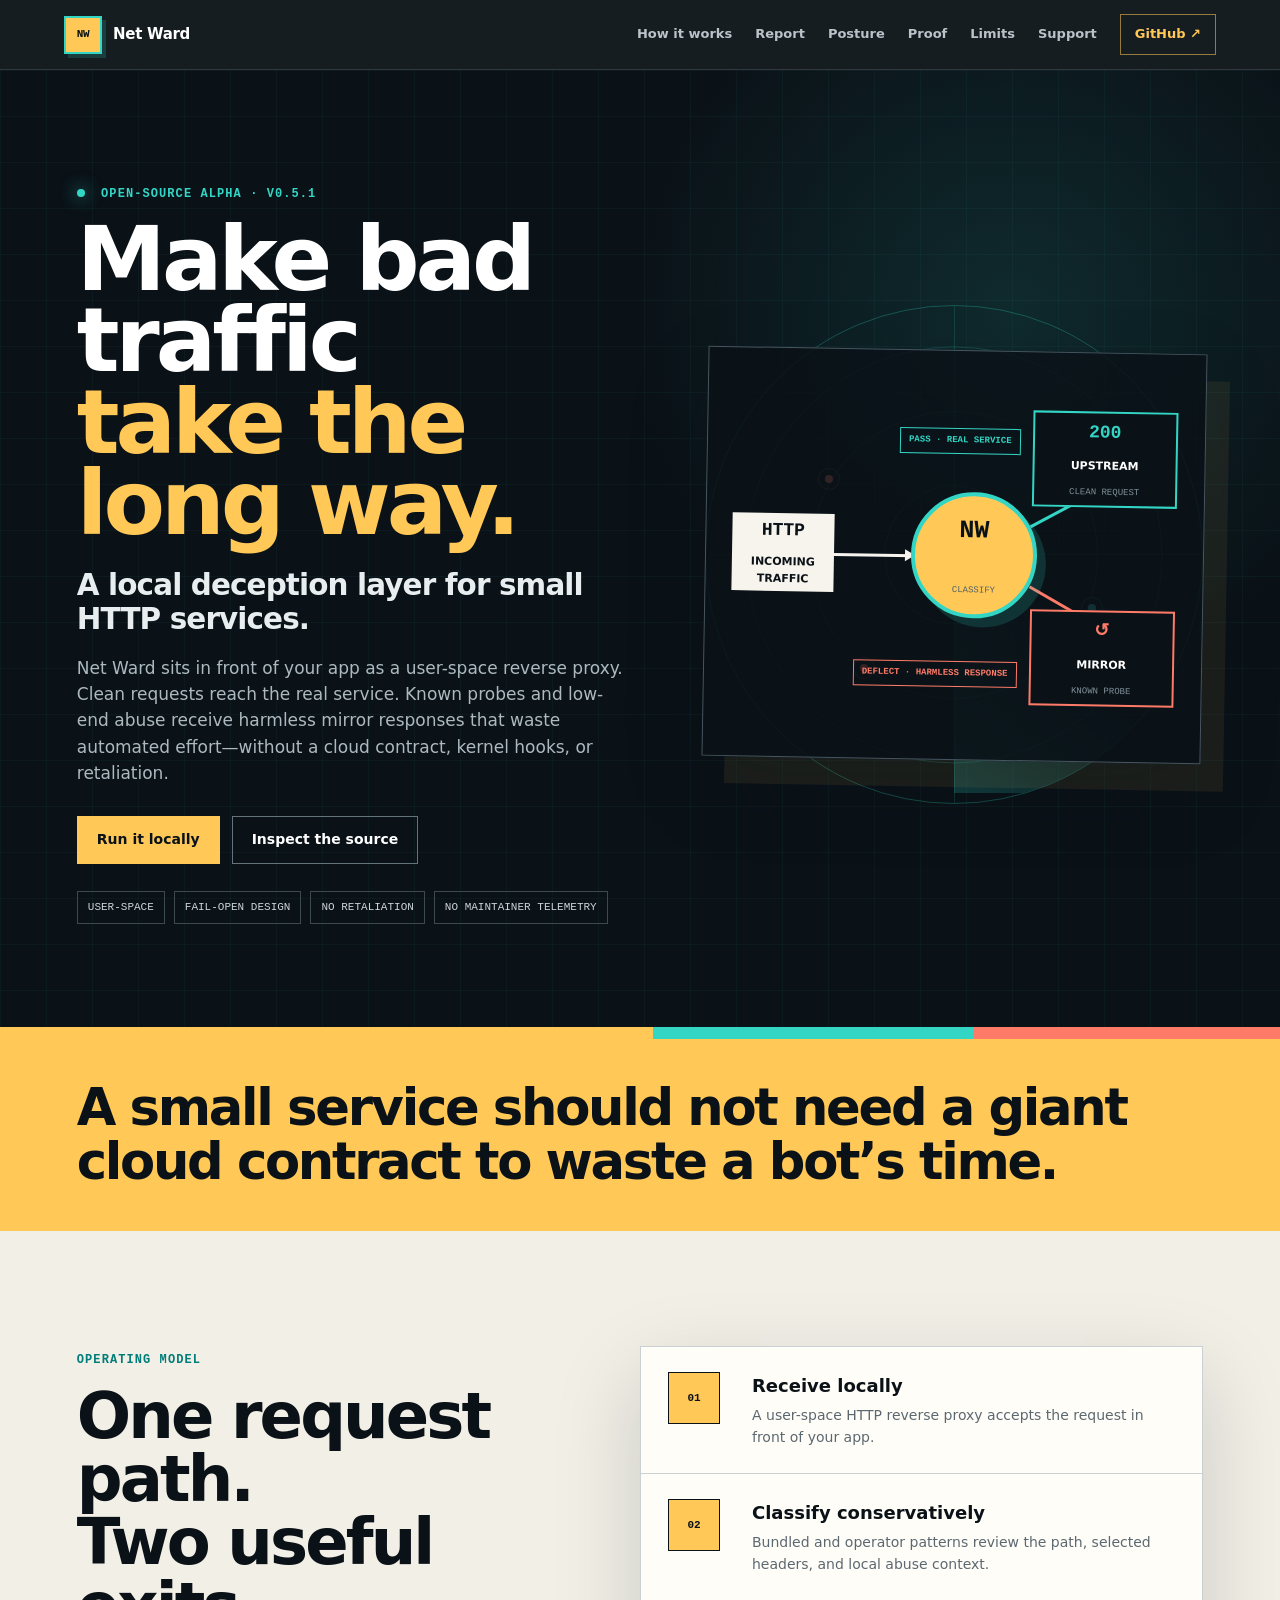
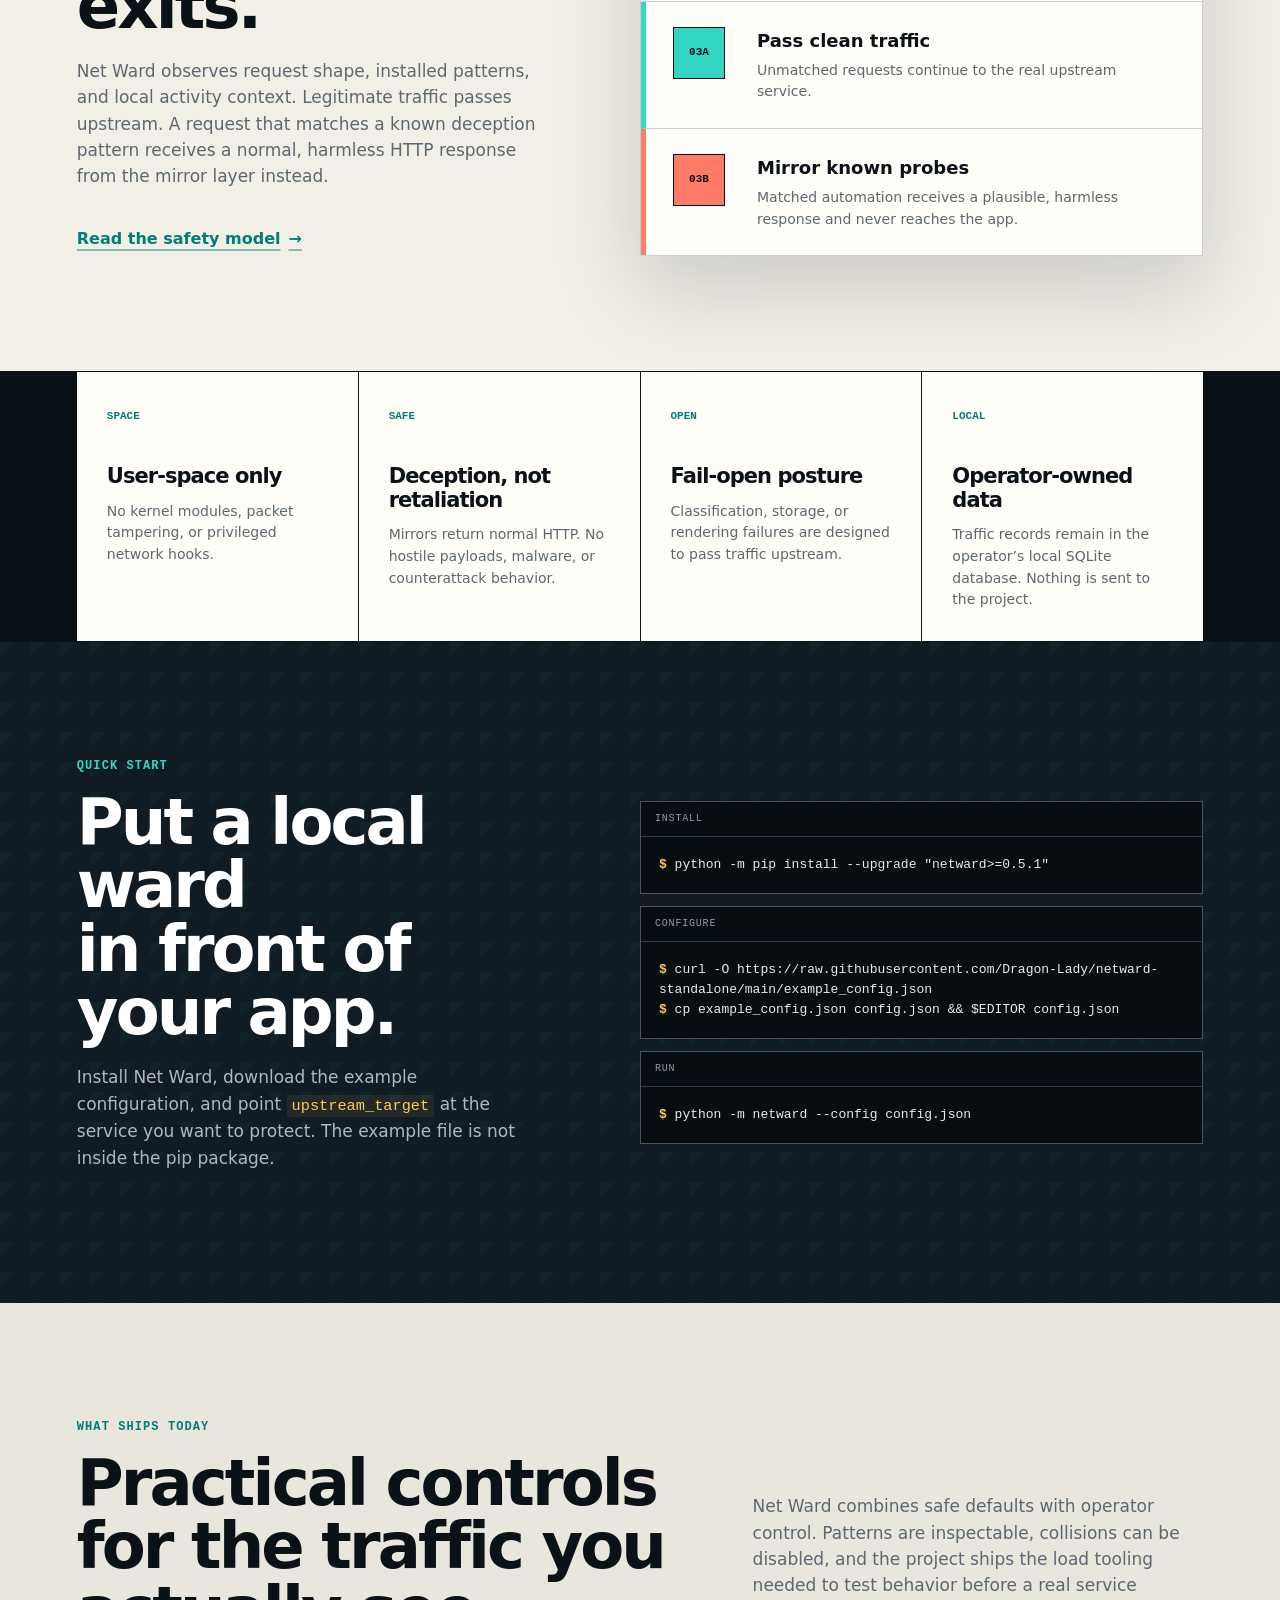
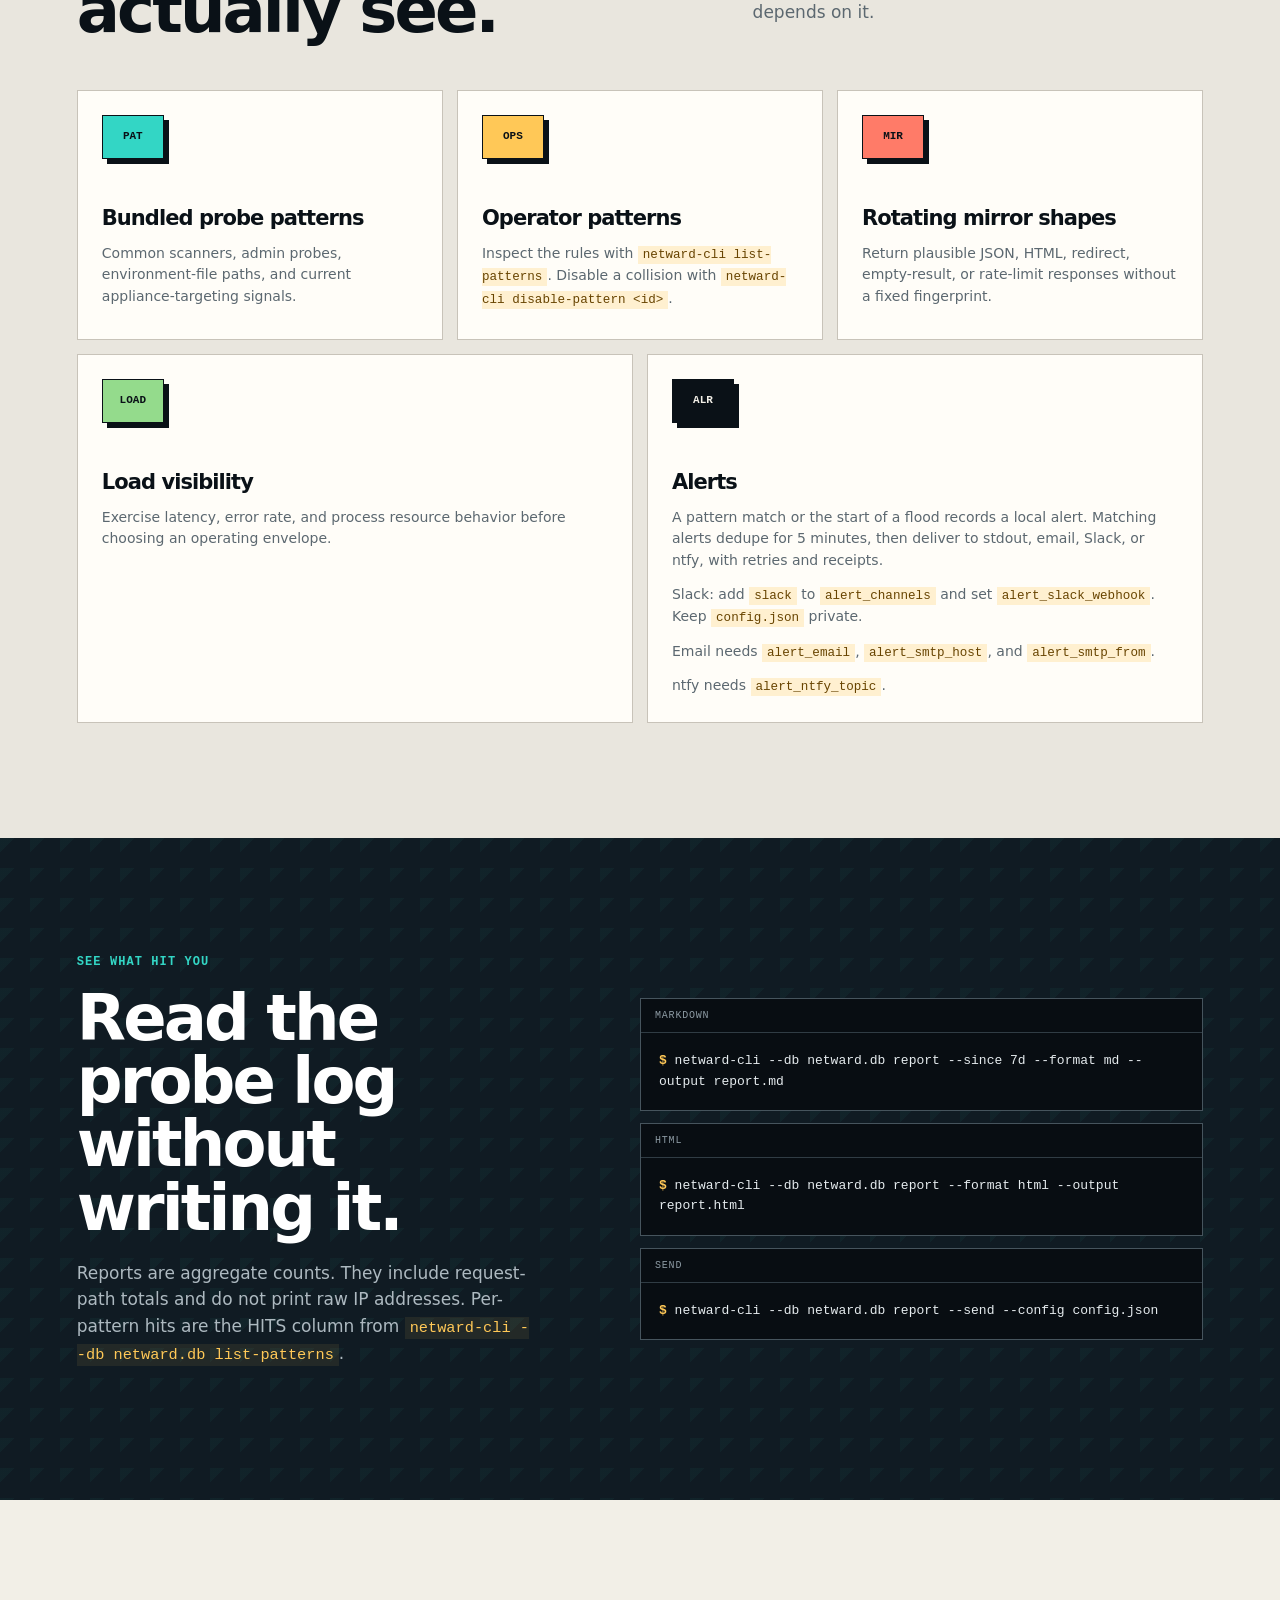
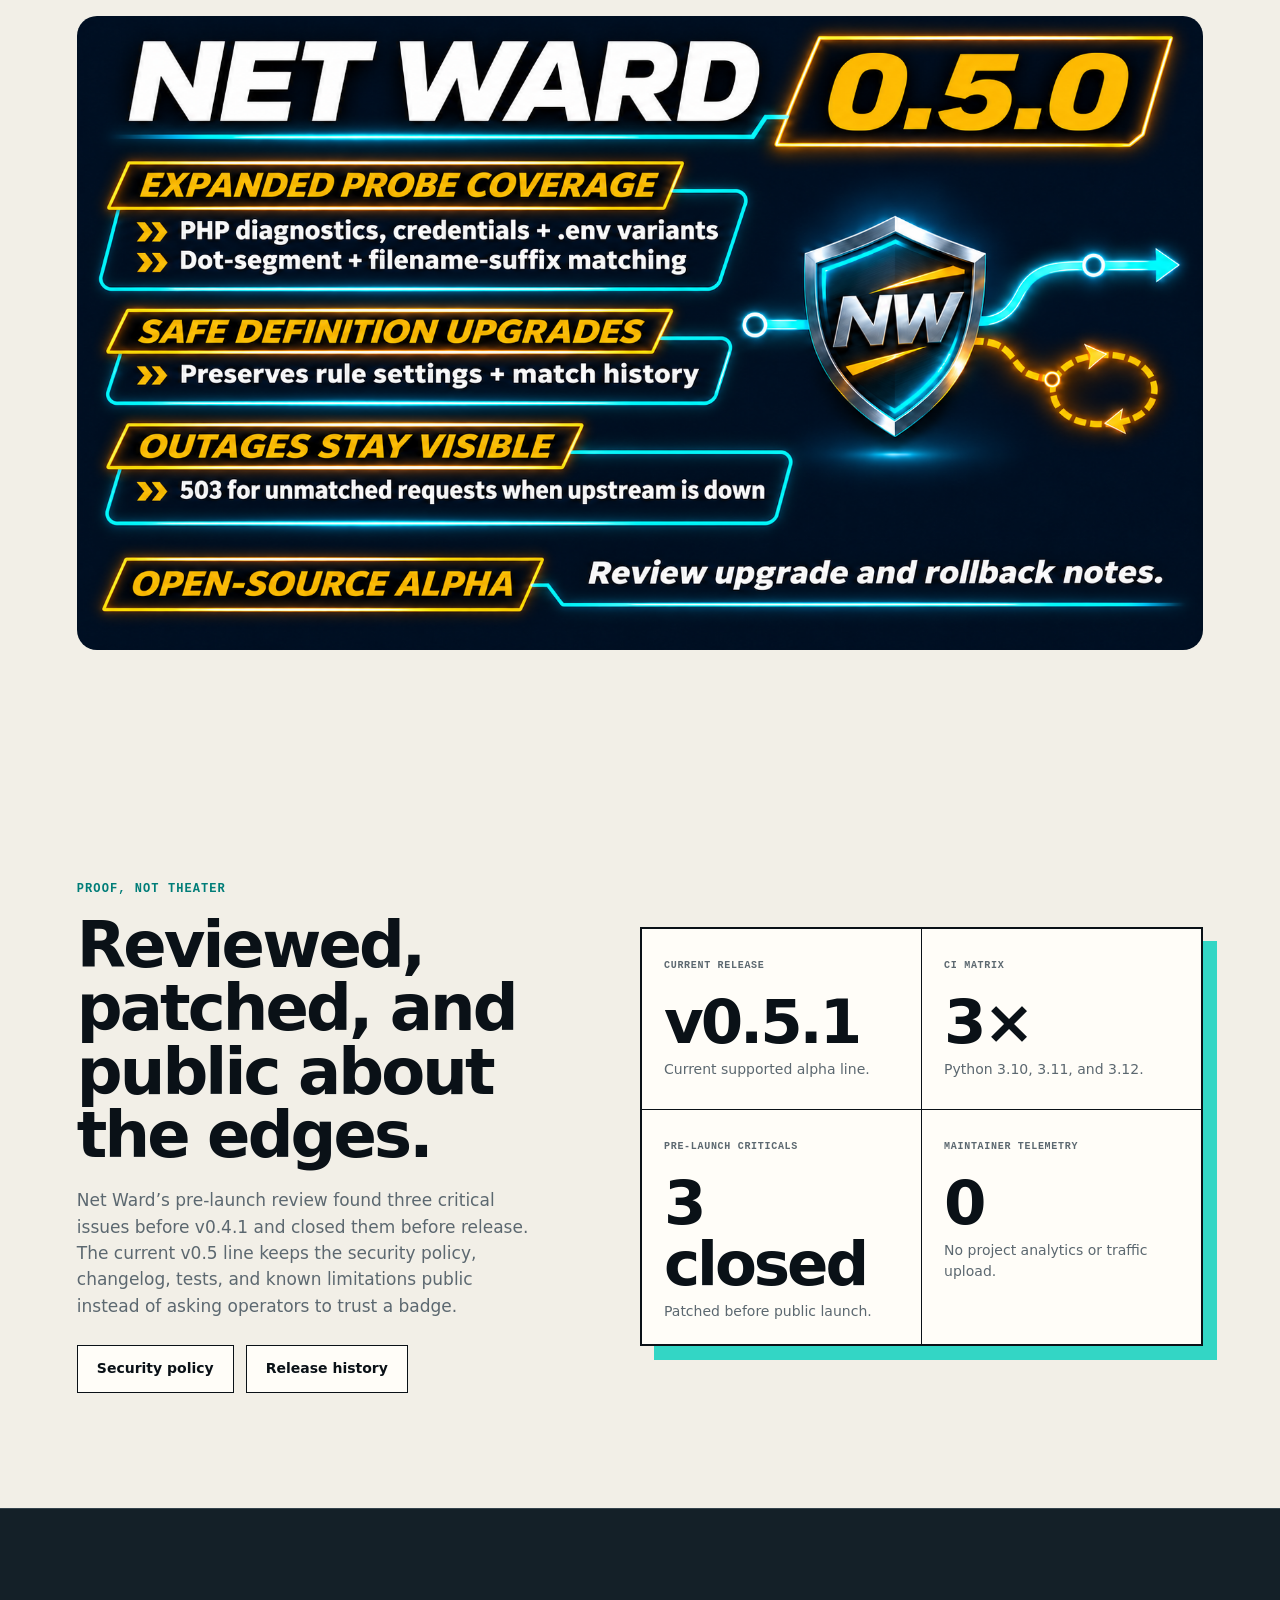
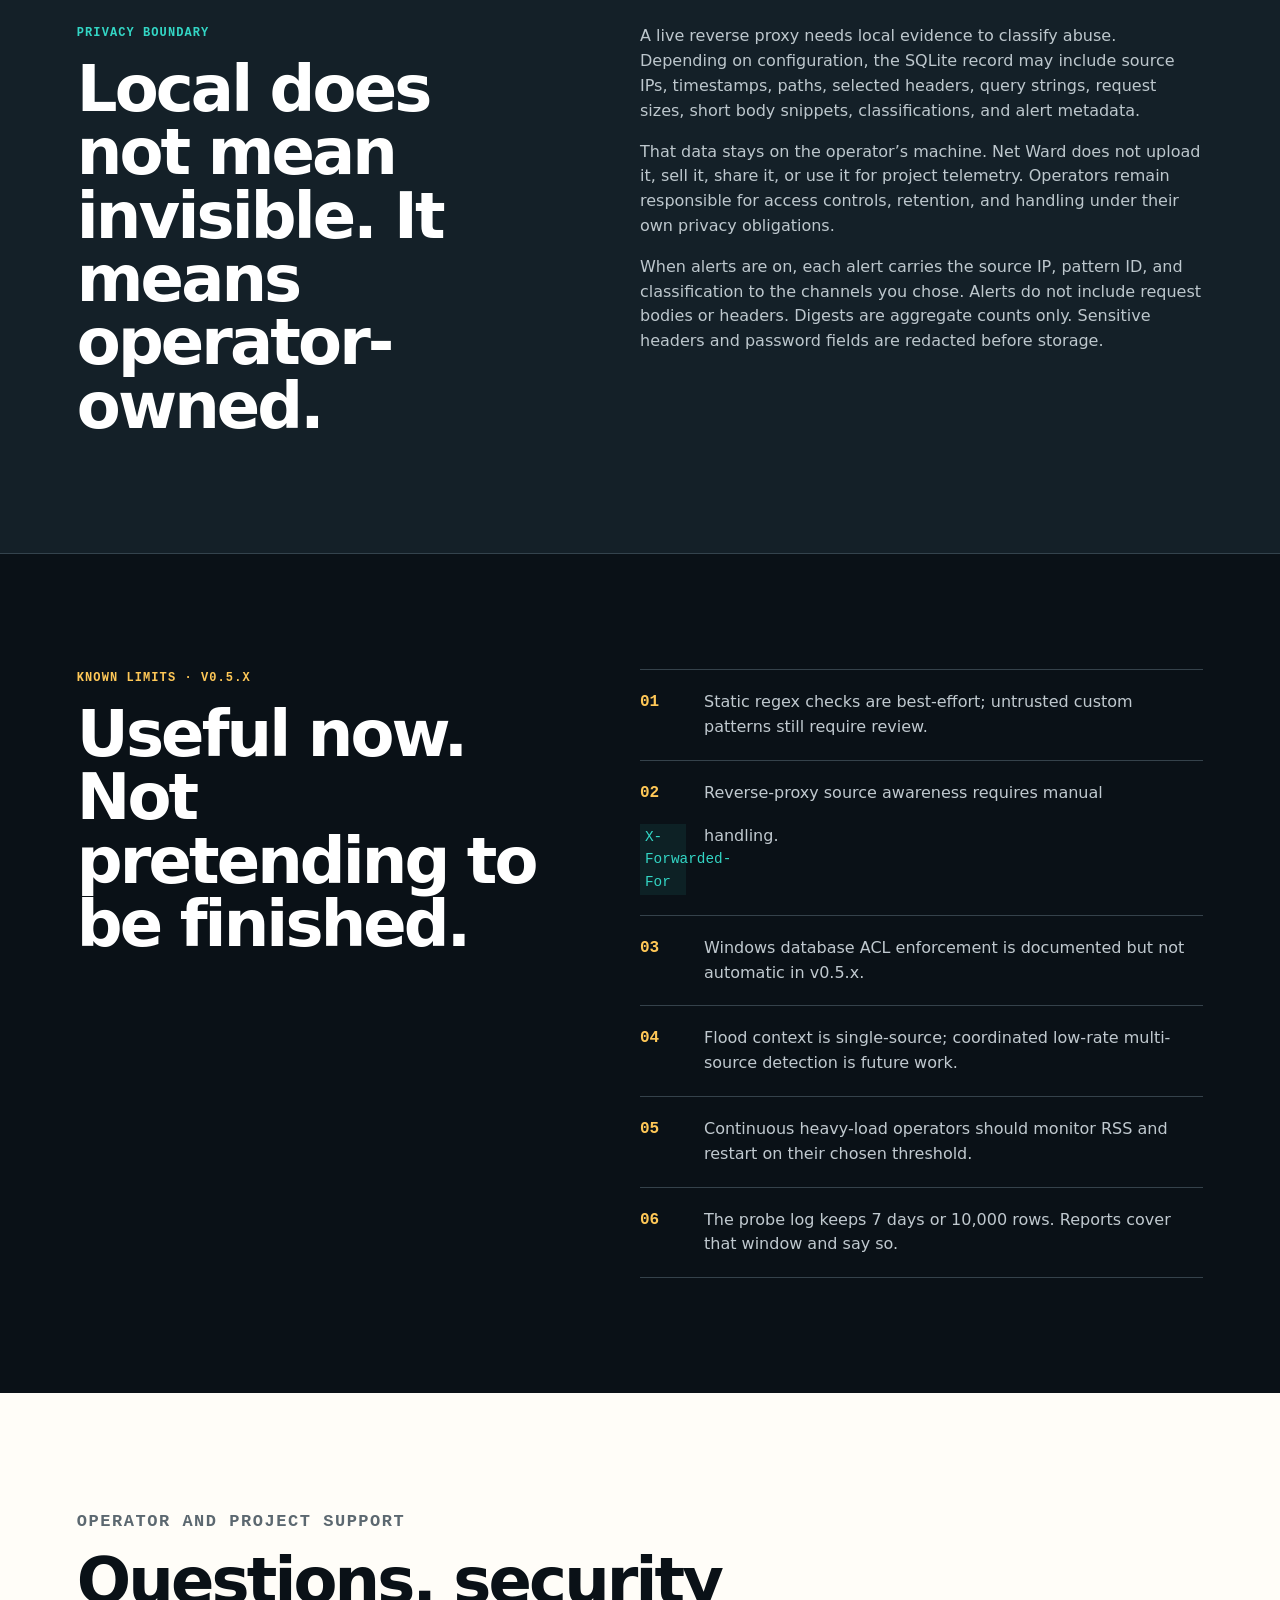
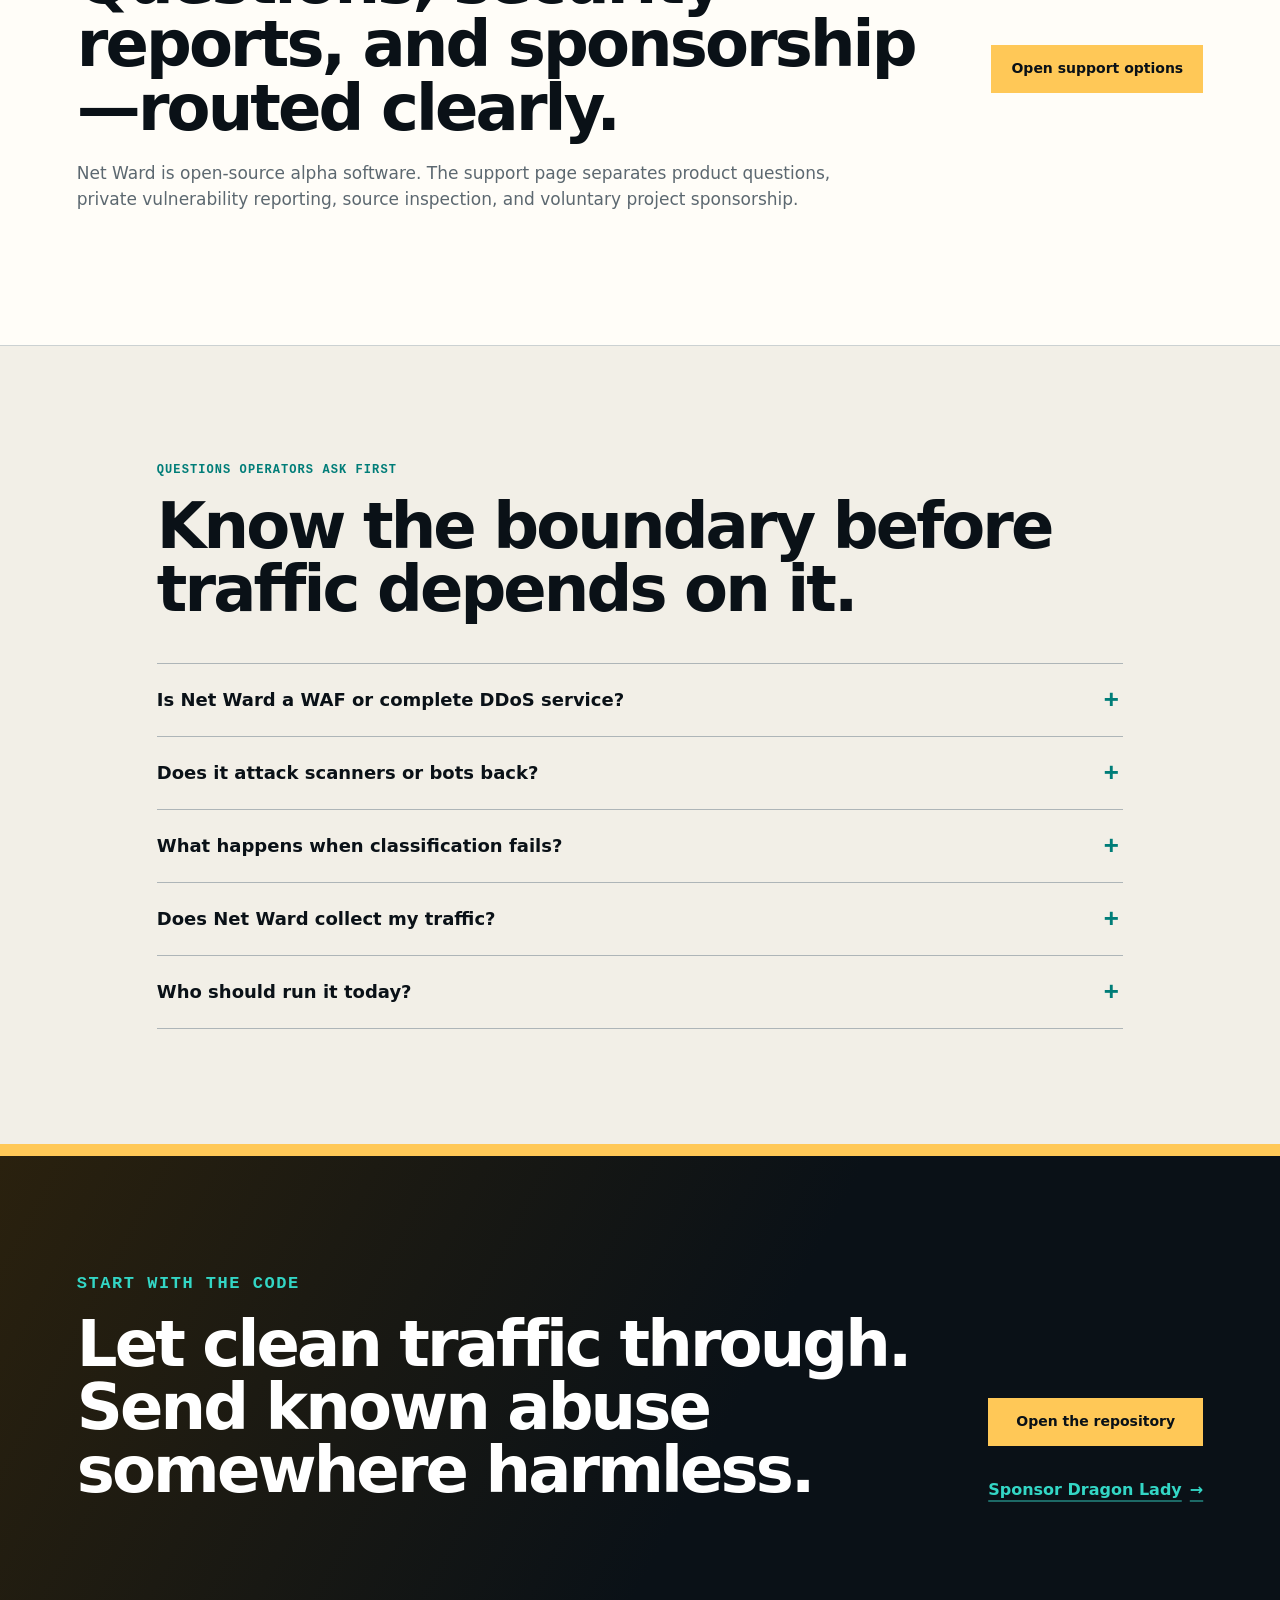
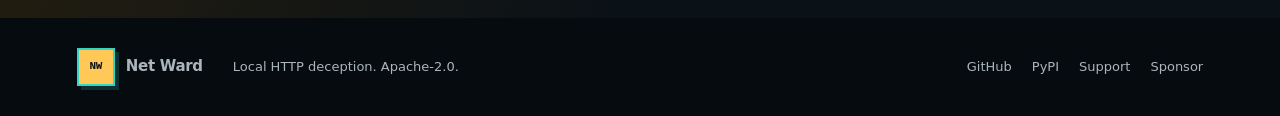
==== commit d9c7a709: "Release Net Ward 0.5.1 with exact ARTEX scanner matching" ====
--- a/docs/index.html
+++ b/docs/index.html
@@ -44,7 +44,7 @@
   <main id="main">
     <section class="hero" id="top" aria-labelledby="hero-title">
       <div class="hero-copy">
-        <p class="eyebrow"><span class="live-dot" aria-hidden="true"></span> Open-source alpha · v0.5.0</p>
+        <p class="eyebrow"><span class="live-dot" aria-hidden="true"></span> Open-source alpha · v0.5.1</p>
         <h1 id="hero-title">Make bad traffic<br><span>take the long way.</span></h1>
         <p class="hero-subtitle">A local deception layer for small HTTP services.</p>
         <p class="hero-text">
@@ -164,7 +164,7 @@
       <div class="code-stack">
         <div class="code-card">
           <span>Install</span>
-          <pre><code><b>$</b> python -m pip install --upgrade "netward&gt;=0.5.0"</code></pre>
+          <pre><code><b>$</b> python -m pip install --upgrade "netward&gt;=0.5.1"</code></pre>
         </div>
         <div class="code-card">
           <span>Configure</span>
@@ -262,7 +262,7 @@
         <h2>Reviewed, patched, and public about the edges.</h2>
         <p>
           Net Ward’s pre-launch review found three critical issues before v0.4.1 and closed
-          them before release. The current v0.5.0 line keeps the security policy, changelog,
+          them before release. The current v0.5 line keeps the security policy, changelog,
           tests, and known limitations public instead of asking operators to trust a badge.
         </p>
         <div class="proof-actions">
@@ -271,7 +271,7 @@
         </div>
       </div>
       <div class="metric-grid" aria-label="Release evidence">
-        <article><span>Current release</span><strong>v0.5.0</strong><p>Current supported alpha line.</p></article>
+        <article><span>Current release</span><strong>v0.5.1</strong><p>Current supported alpha line.</p></article>
         <article><span>CI matrix</span><strong>3×</strong><p>Python 3.10, 3.11, and 3.12.</p></article>
         <article><span>Pre-launch criticals</span><strong>3 closed</strong><p>Patched before public launch.</p></article>
         <article><span>Maintainer telemetry</span><strong>0</strong><p>No project analytics or traffic upload.</p></article>
